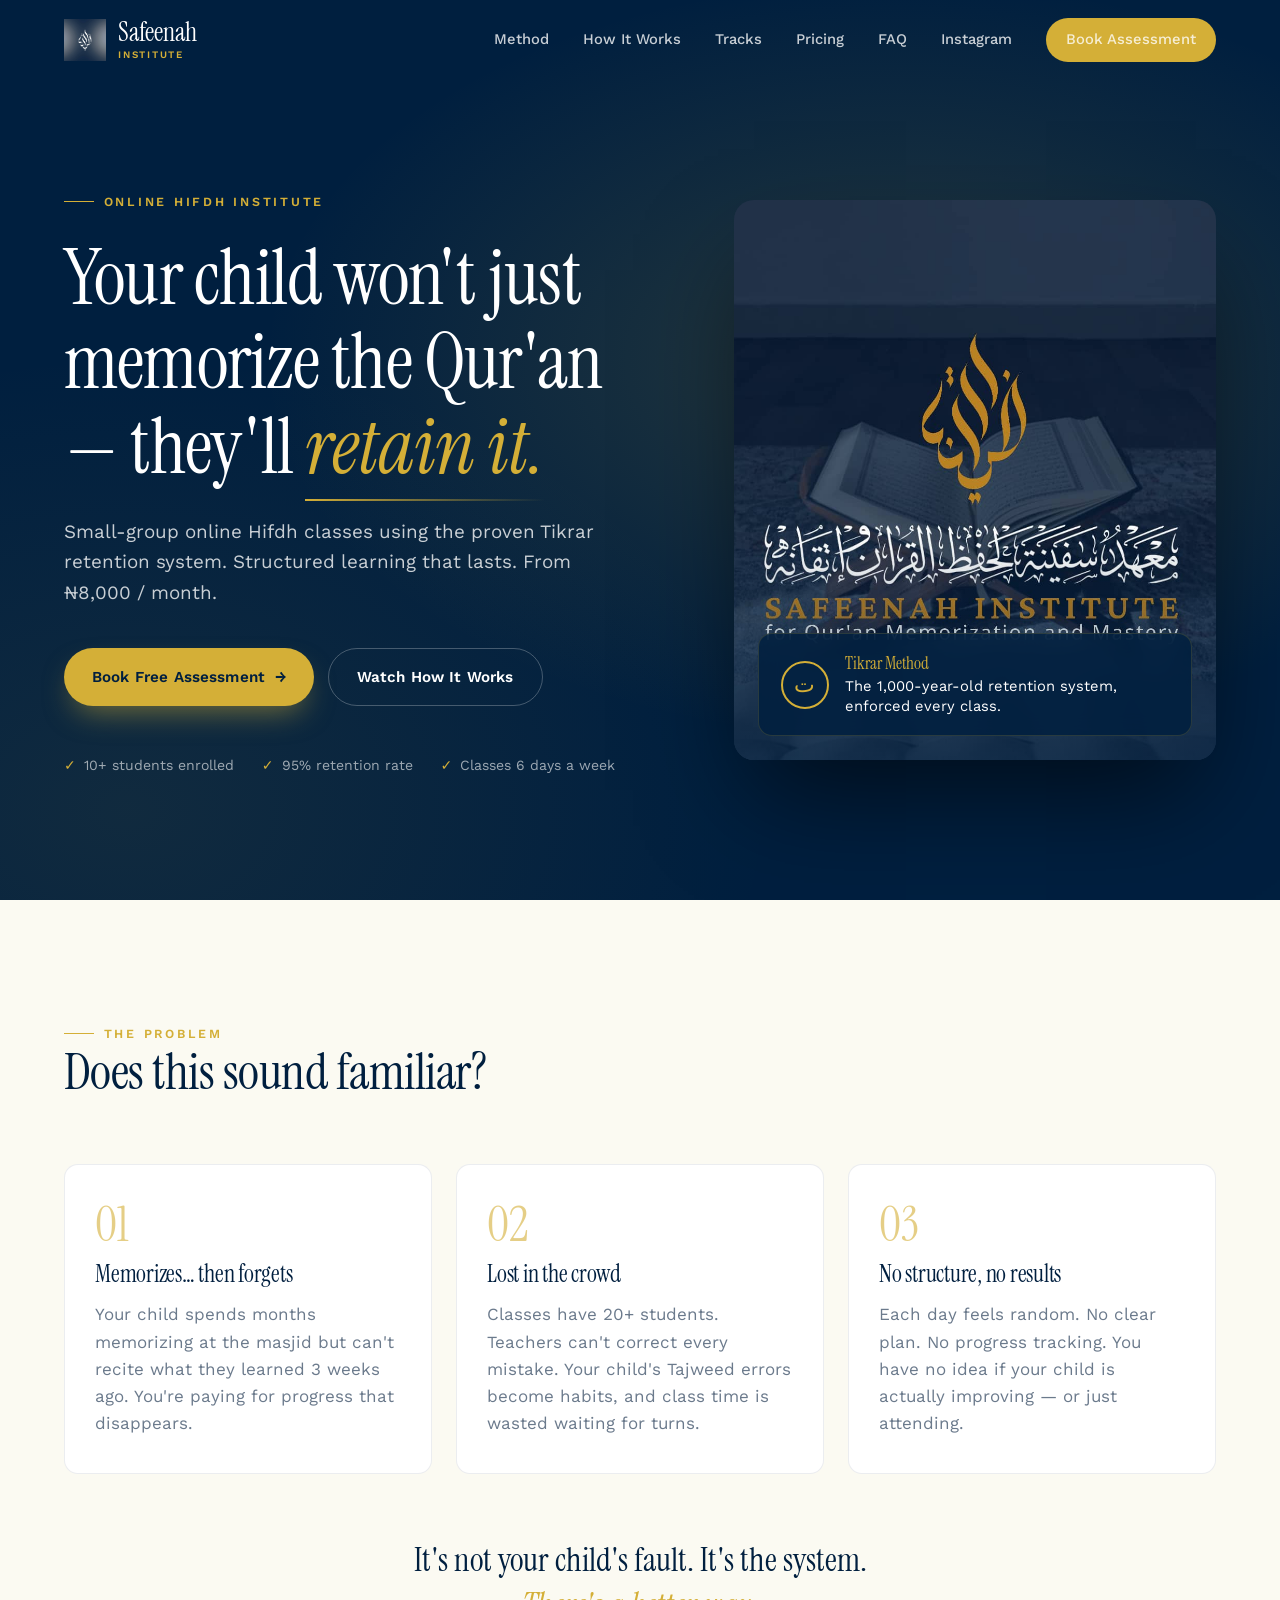
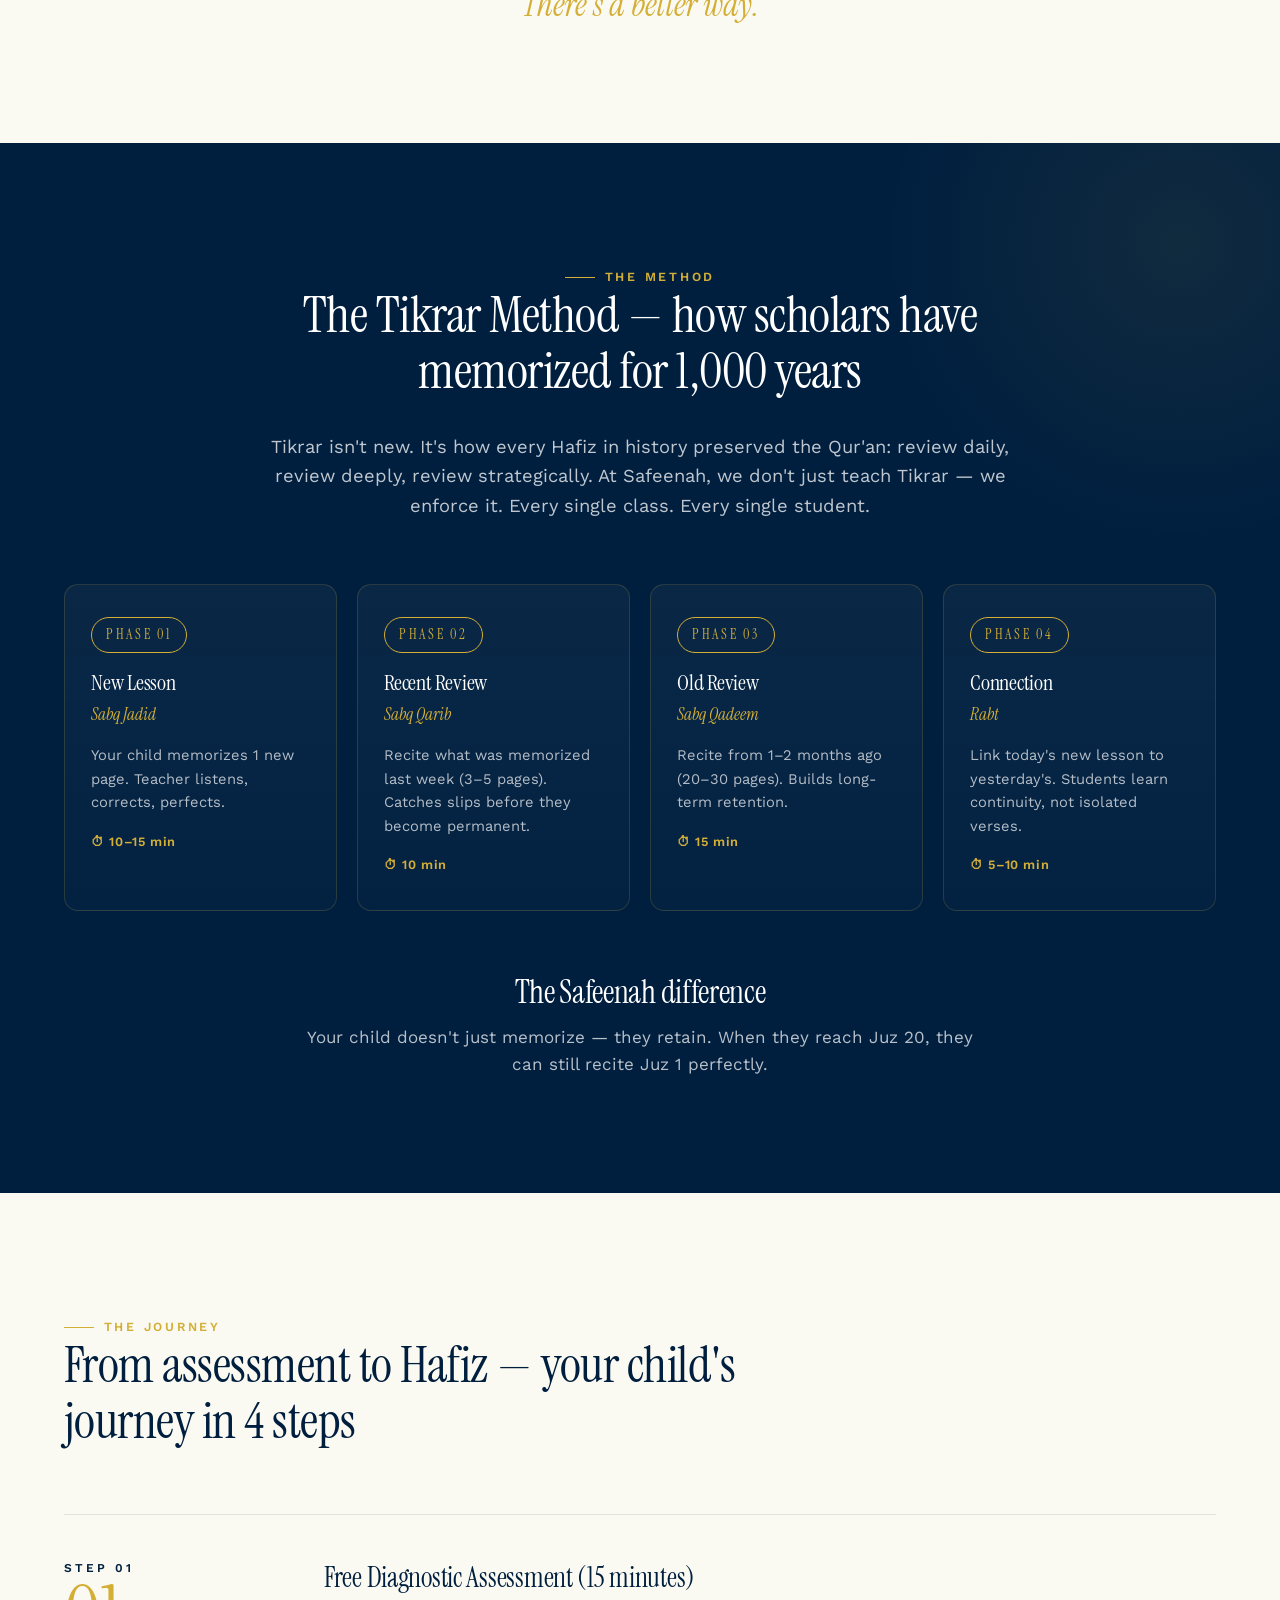
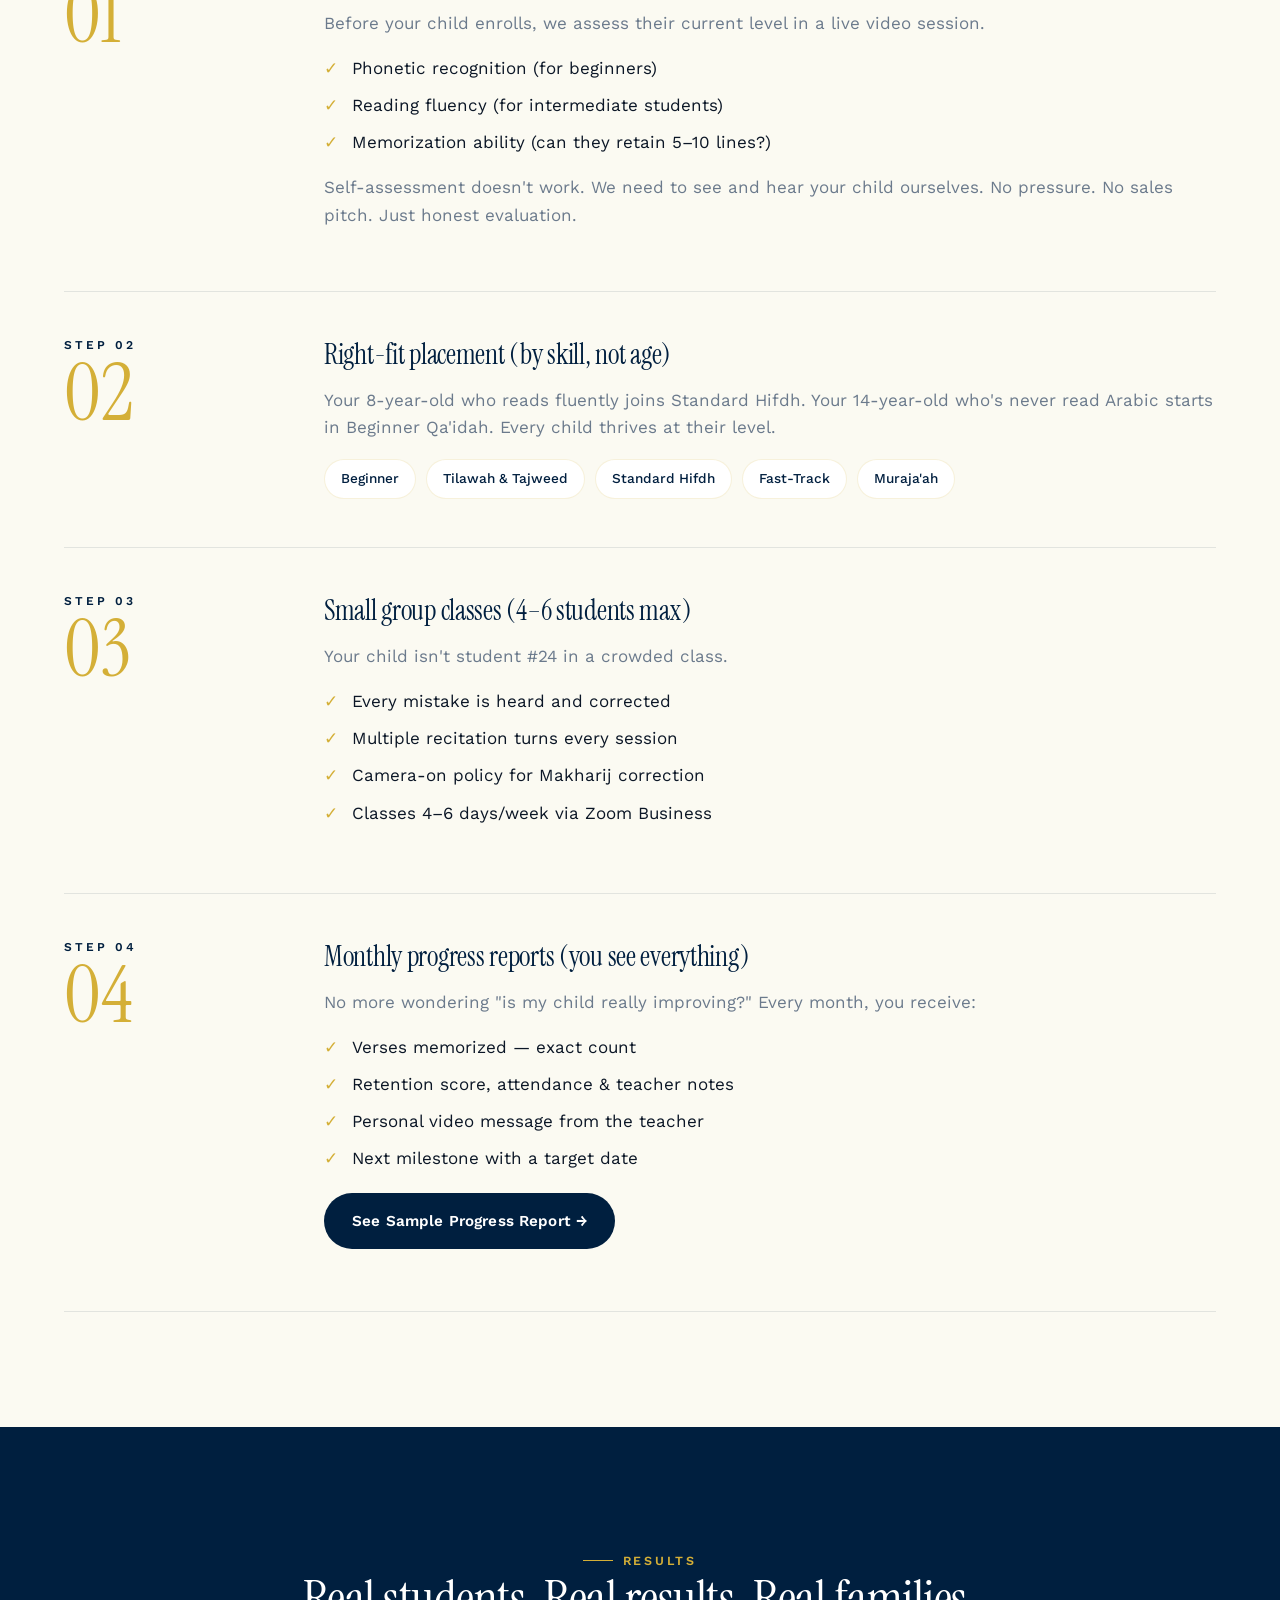
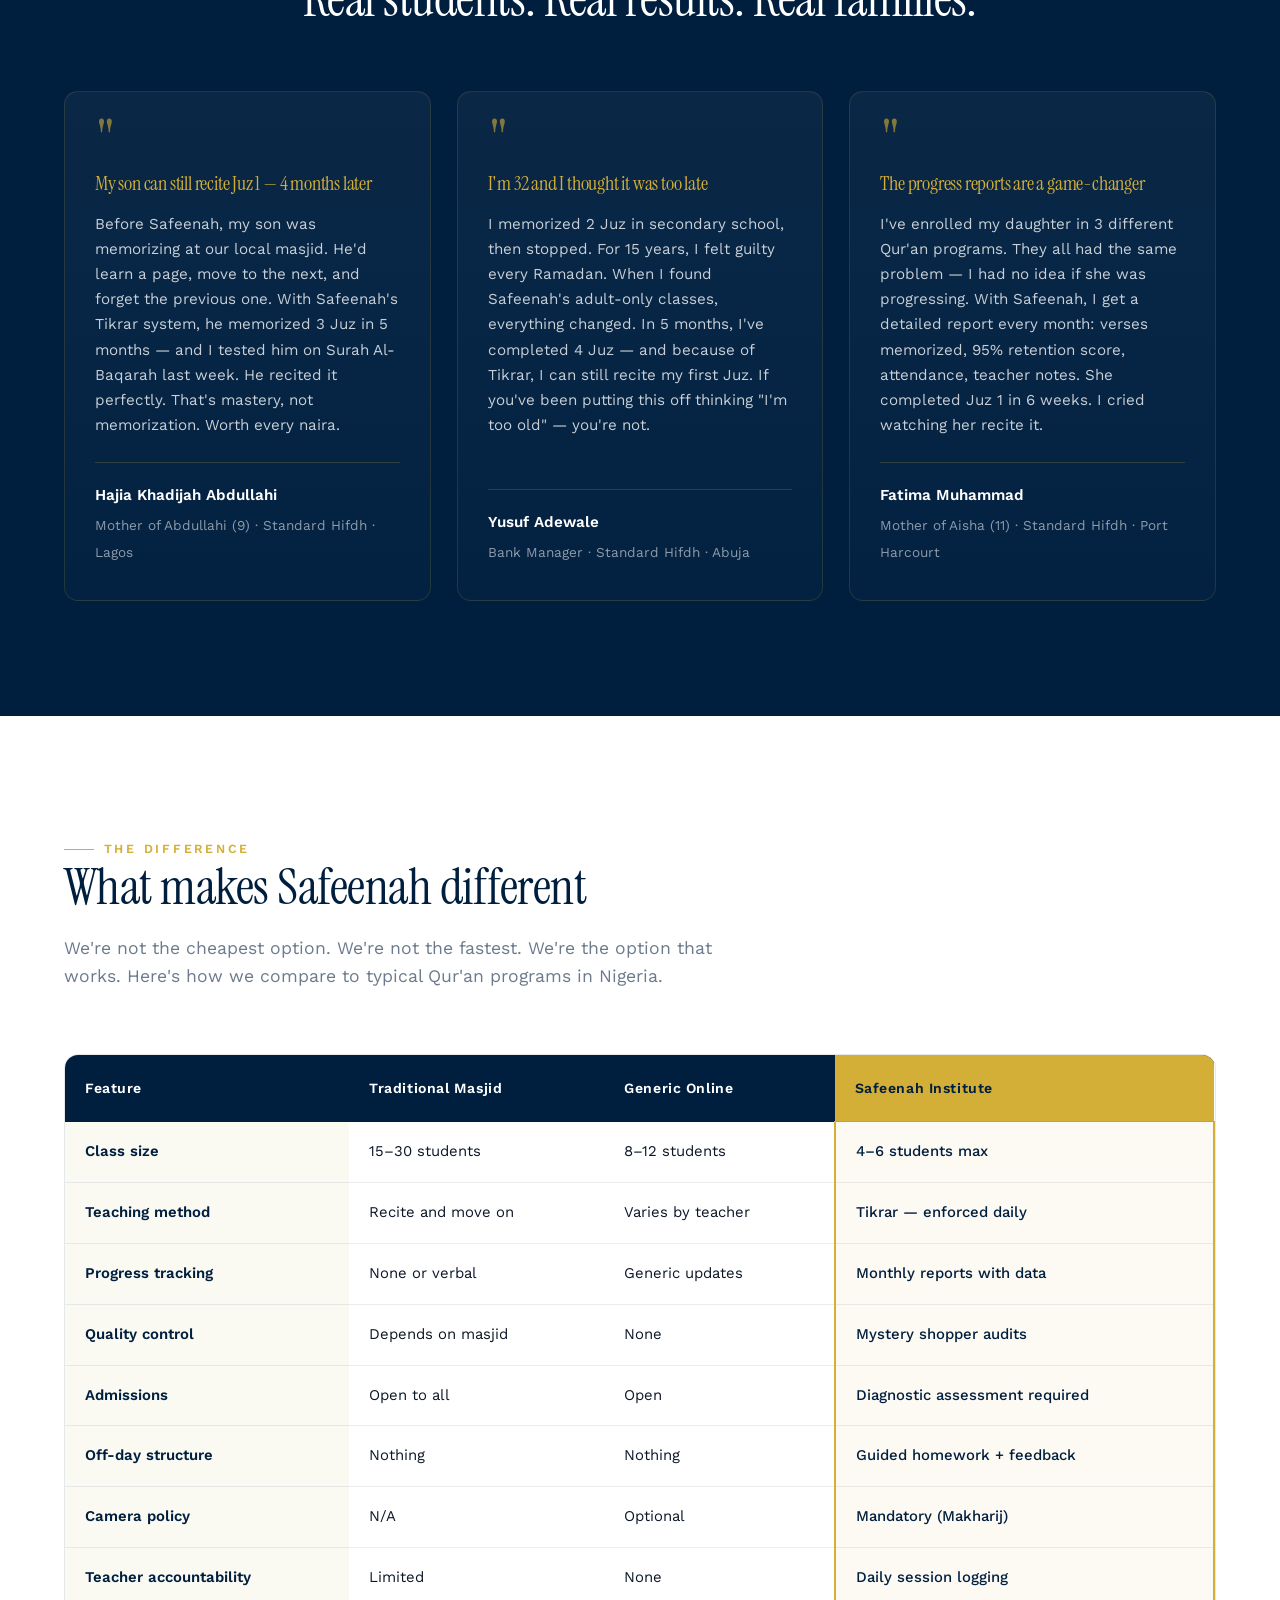
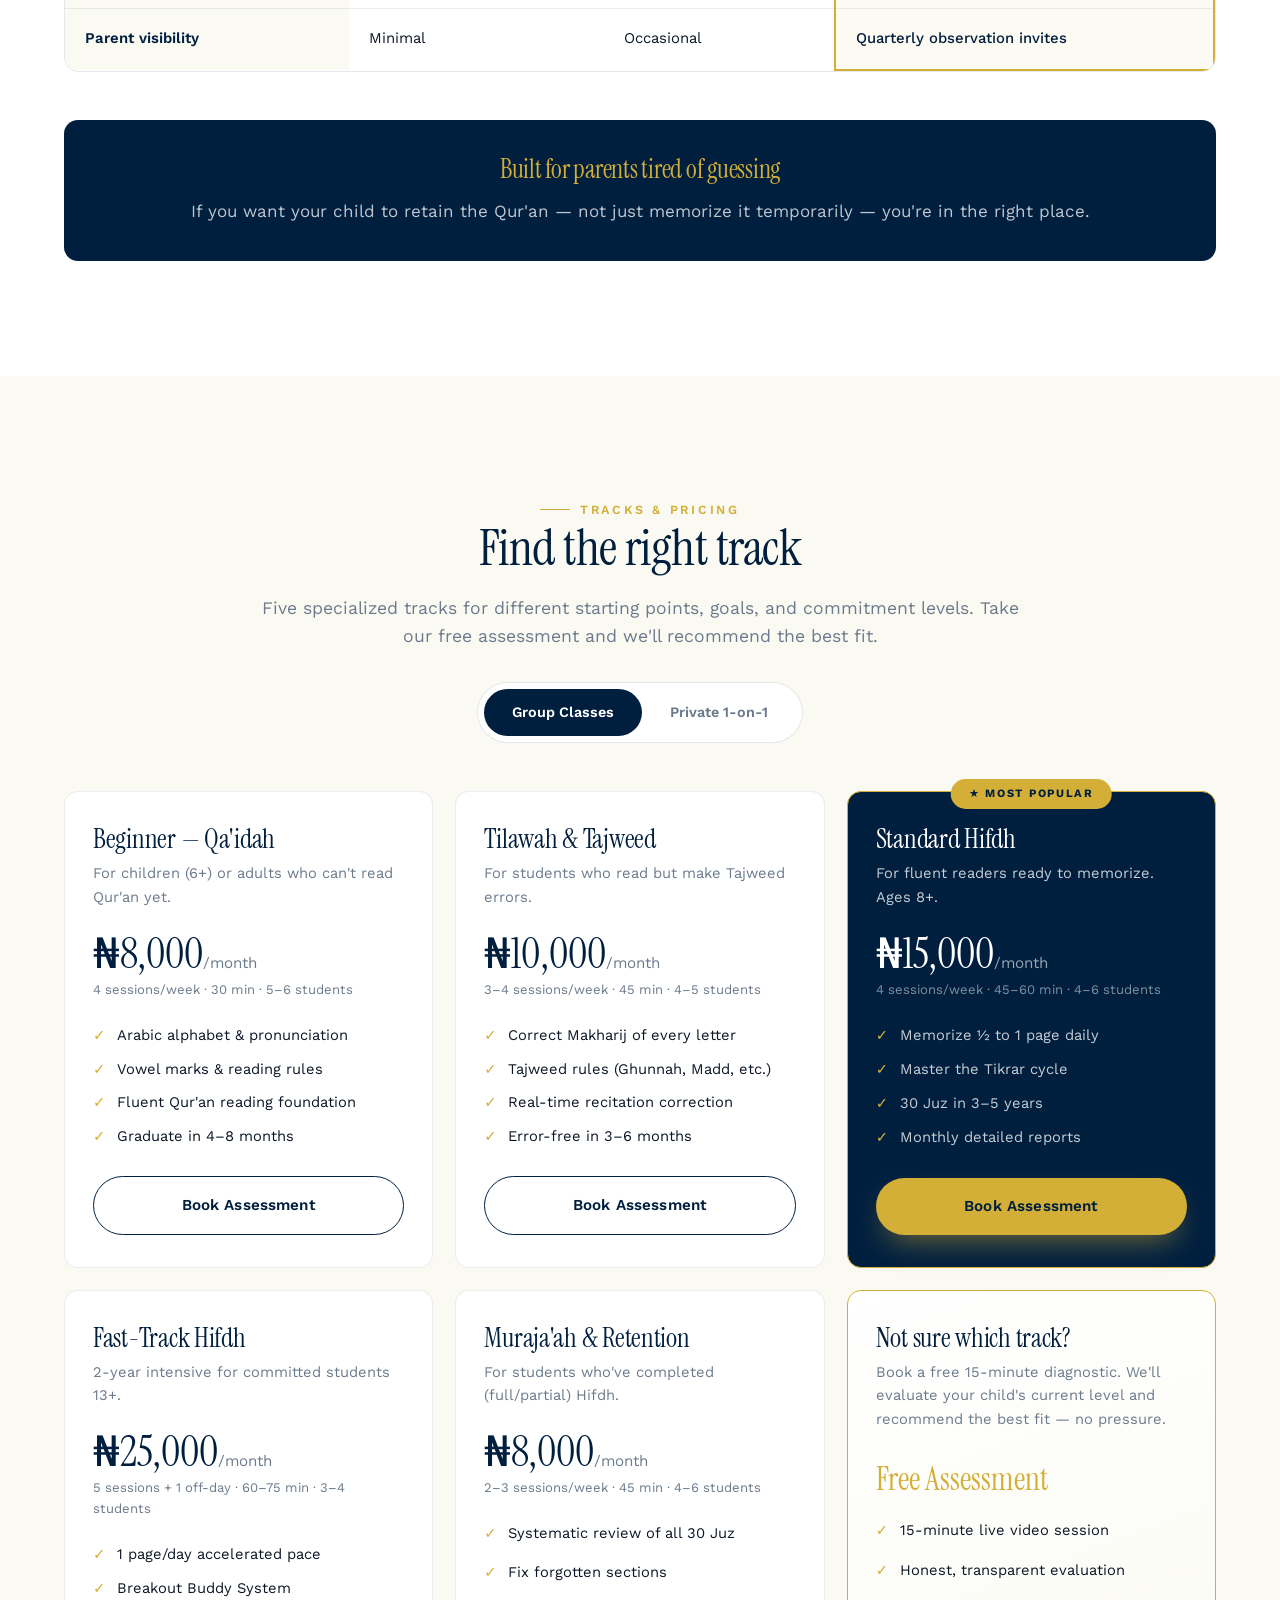
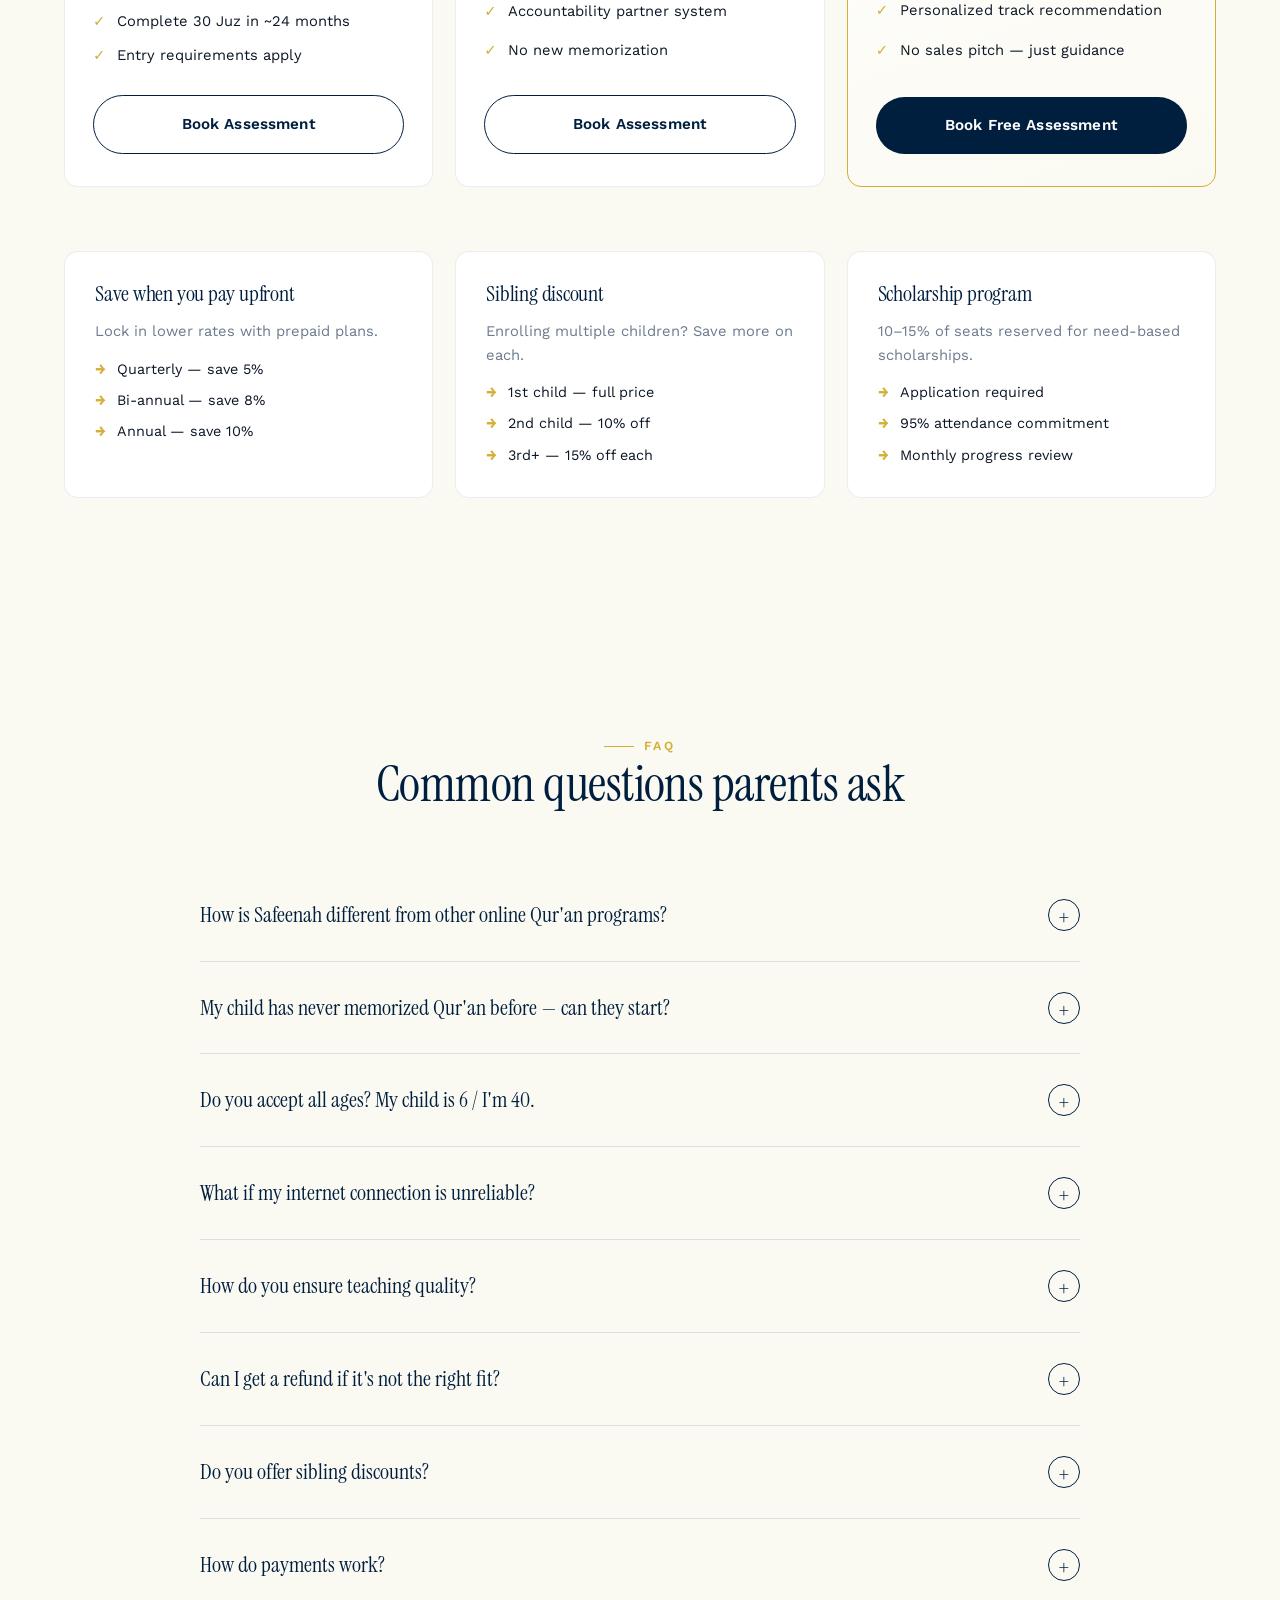
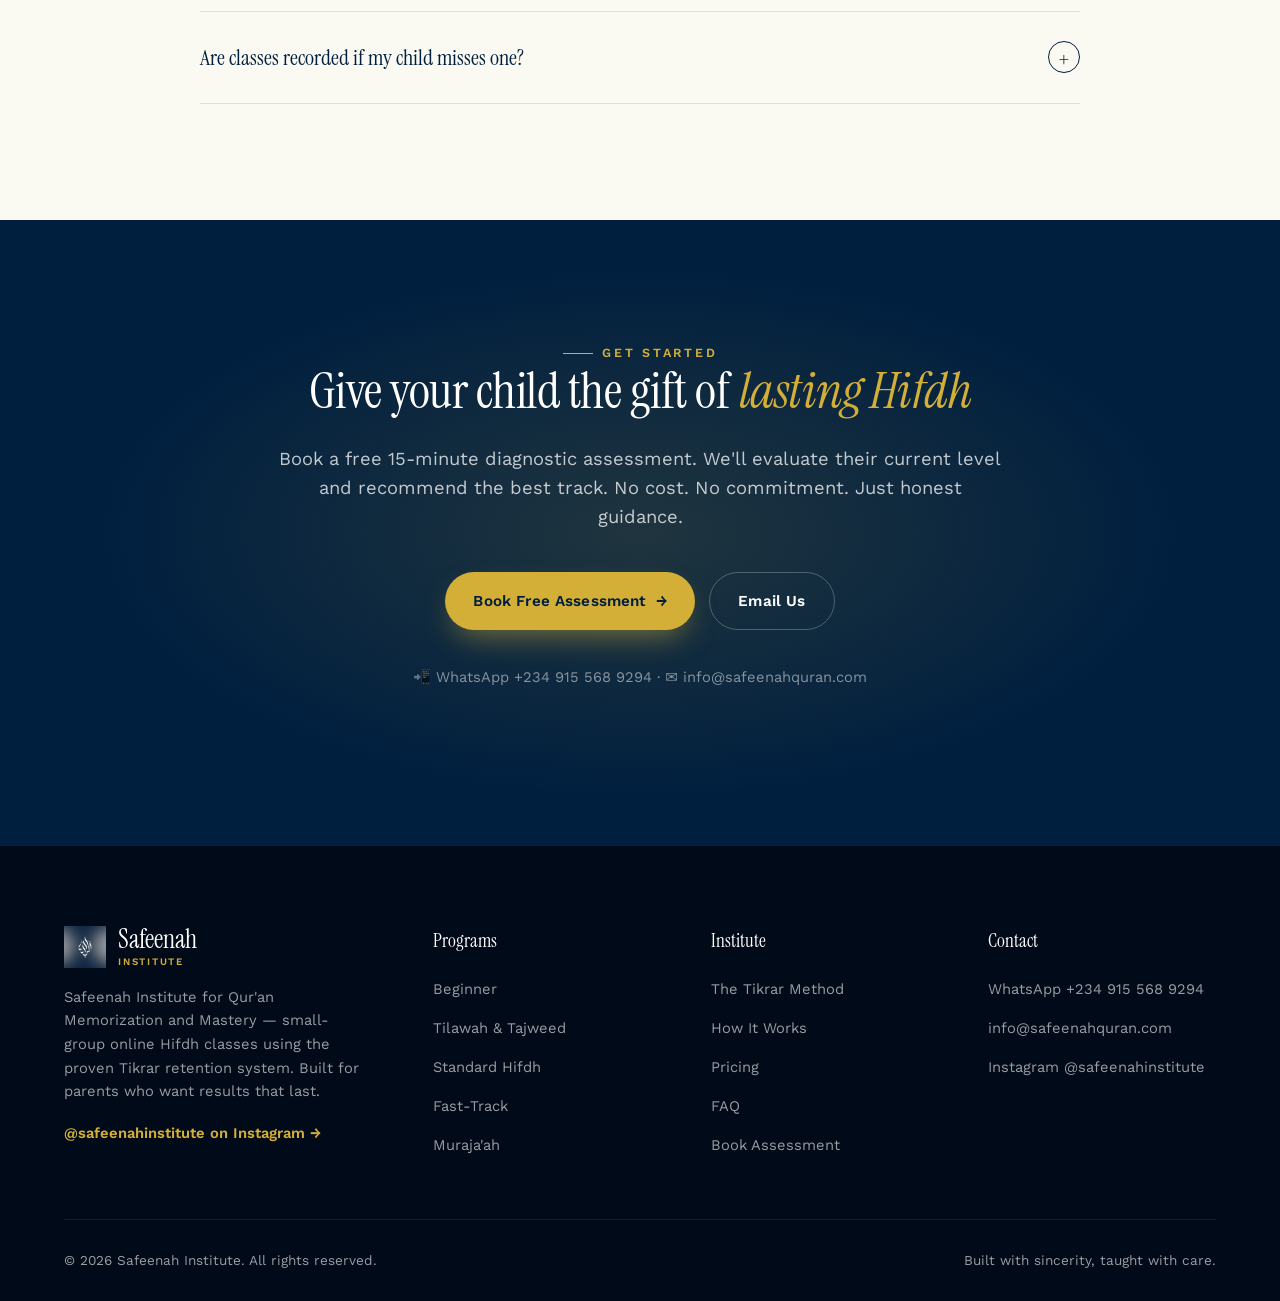
==== index.html @ 7edfca20 "first commit" ====
<!doctype html>
<html lang="en">
<head>
<meta charset="utf-8">
<meta name="viewport" content="width=device-width,initial-scale=1">
<title>Safeenah Institute — Your Child Won't Just Memorize the Qur'an. They'll Retain It.</title>
<meta name="description" content="Small-group online Hifdh classes using the proven Tikrar retention system. Structured learning that lasts. From ₦8,000/month.">
<meta property="og:title" content="Safeenah Institute — Hifdh that lasts">
<meta property="og:description" content="Small-group online Qur'an classes using the Tikrar retention method. From ₦8,000/month.">
<meta property="og:type" content="website">
<link rel="preconnect" href="https://fonts.googleapis.com">
<link rel="preconnect" href="https://fonts.gstatic.com" crossorigin>
<link href="https://fonts.googleapis.com/css2?family=Instrument+Serif:ital@0;1&family=Work+Sans:wght@400;500;600;700&display=swap" rel="stylesheet">
<link rel="stylesheet" href="styles.css">
</head>
<body>

<!-- NAV -->
<nav class="nav" id="nav">
  <div class="container nav-inner">
    <a href="#" class="brand">
      <span class="brand-mark"><img src="assets/logo-mark.jpg" alt="Safeenah Institute"></span>
      <span class="brand-text">Safeenah<small>Institute</small></span>
    </a>
    <div class="nav-links" id="navLinks">
      <a href="#method">Method</a>
      <a href="#how">How It Works</a>
      <a href="#tracks">Tracks</a>
      <a href="#pricing">Pricing</a>
      <a href="#faq">FAQ</a>
      <a href="https://www.instagram.com/safeenahinstitute" target="_blank" rel="noopener" aria-label="Instagram">Instagram</a>
      <a href="#book" class="nav-cta">Book Assessment</a>
    </div>
    <button class="nav-toggle" id="navToggle" aria-label="Menu">☰</button>
  </div>
</nav>

<!-- HERO -->
<header class="hero">
  <div class="container hero-grid">
    <div>
      <span class="eyebrow">Online Hifdh Institute</span>
      <h1>Your child won't just memorize the Qur'an — they'll <em>retain it.</em></h1>
      <p class="hero-sub">Small-group online Hifdh classes using the proven Tikrar retention system. Structured learning that lasts. From ₦8,000 / month.</p>
      <div class="hero-cta">
        <a href="#book" class="btn btn-primary">Book Free Assessment <span class="arrow">→</span></a>
        <a href="#method" class="btn btn-ghost">Watch How It Works</a>
      </div>
      <div class="hero-trust">
        <span>10+ students enrolled</span>
        <span>95% retention rate</span>
        <span>Classes 6 days a week</span>
      </div>
    </div>
    <div class="hero-visual">
      <img src="assets/hero.jpg" alt="Open Qur'an illuminated by warm light" width="1600" height="1200">
      <div class="hero-badge">
        <div class="ring">ت</div>
        <p><strong>Tikrar Method</strong>The 1,000-year-old retention system, enforced every class.</p>
      </div>
    </div>
  </div>
</header>

<!-- PROBLEM -->
<section class="section problem">
  <div class="container">
    <div class="section-head">
      <span class="eyebrow">The Problem</span>
      <h2>Does this sound familiar?</h2>
    </div>
    <div class="problem-grid">
      <div class="problem-card">
        <div class="problem-num">01</div>
        <h3>Memorizes… then forgets</h3>
        <p>Your child spends months memorizing at the masjid but can't recite what they learned 3 weeks ago. You're paying for progress that disappears.</p>
      </div>
      <div class="problem-card">
        <div class="problem-num">02</div>
        <h3>Lost in the crowd</h3>
        <p>Classes have 20+ students. Teachers can't correct every mistake. Your child's Tajweed errors become habits, and class time is wasted waiting for turns.</p>
      </div>
      <div class="problem-card">
        <div class="problem-num">03</div>
        <h3>No structure, no results</h3>
        <p>Each day feels random. No clear plan. No progress tracking. You have no idea if your child is actually improving — or just attending.</p>
      </div>
    </div>
    <p class="transition-text">It's not your child's fault. It's the system.<br><em>There's a better way.</em></p>
  </div>
</section>

<!-- TIKRAR METHOD -->
<section class="section tikrar" id="method">
  <div class="container">
    <div class="section-head" style="text-align:center;margin:0 auto 32px">
      <span class="eyebrow">The Method</span>
      <h2>The Tikrar Method — how scholars have memorized for 1,000 years</h2>
    </div>
    <p class="tikrar-intro">Tikrar isn't new. It's how every Hafiz in history preserved the Qur'an: review daily, review deeply, review strategically. At Safeenah, we don't just teach Tikrar — we enforce it. Every single class. Every single student.</p>

    <div class="phases">
      <div class="phase">
        <span class="phase-num">Phase 01</span>
        <h3>New Lesson</h3>
        <span class="phase-arabic">Sabq Jadid</span>
        <p>Your child memorizes 1 new page. Teacher listens, corrects, perfects.</p>
        <span class="phase-time">⏱ 10–15 min</span>
      </div>
      <div class="phase">
        <span class="phase-num">Phase 02</span>
        <h3>Recent Review</h3>
        <span class="phase-arabic">Sabq Qarib</span>
        <p>Recite what was memorized last week (3–5 pages). Catches slips before they become permanent.</p>
        <span class="phase-time">⏱ 10 min</span>
      </div>
      <div class="phase">
        <span class="phase-num">Phase 03</span>
        <h3>Old Review</h3>
        <span class="phase-arabic">Sabq Qadeem</span>
        <p>Recite from 1–2 months ago (20–30 pages). Builds long-term retention.</p>
        <span class="phase-time">⏱ 15 min</span>
      </div>
      <div class="phase">
        <span class="phase-num">Phase 04</span>
        <h3>Connection</h3>
        <span class="phase-arabic">Rabt</span>
        <p>Link today's new lesson to yesterday's. Students learn continuity, not isolated verses.</p>
        <span class="phase-time">⏱ 5–10 min</span>
      </div>
    </div>

    <div class="tikrar-outro">
      <h3>The Safeenah difference</h3>
      <p>Your child doesn't just memorize — they retain. When they reach Juz 20, they can still recite Juz 1 perfectly.</p>
    </div>
  </div>
</section>

<!-- HOW IT WORKS -->
<section class="section steps" id="how">
  <div class="container">
    <div class="section-head">
      <span class="eyebrow">The Journey</span>
      <h2>From assessment to Hafiz — your child's journey in 4 steps</h2>
    </div>

    <div class="step-row">
      <div class="step-num"><small>Step 01</small>01</div>
      <div class="step-body">
        <h3>Free Diagnostic Assessment (15 minutes)</h3>
        <p>Before your child enrolls, we assess their current level in a live video session.</p>
        <ul>
          <li>Phonetic recognition (for beginners)</li>
          <li>Reading fluency (for intermediate students)</li>
          <li>Memorization ability (can they retain 5–10 lines?)</li>
        </ul>
        <p>Self-assessment doesn't work. We need to see and hear your child ourselves. No pressure. No sales pitch. Just honest evaluation.</p>
      </div>
    </div>

    <div class="step-row">
      <div class="step-num"><small>Step 02</small>02</div>
      <div class="step-body">
        <h3>Right-fit placement (by skill, not age)</h3>
        <p>Your 8-year-old who reads fluently joins Standard Hifdh. Your 14-year-old who's never read Arabic starts in Beginner Qa'idah. Every child thrives at their level.</p>
        <div class="tracks-list">
          <span>Beginner</span><span>Tilawah & Tajweed</span><span>Standard Hifdh</span><span>Fast-Track</span><span>Muraja'ah</span>
        </div>
      </div>
    </div>

    <div class="step-row">
      <div class="step-num"><small>Step 03</small>03</div>
      <div class="step-body">
        <h3>Small group classes (4–6 students max)</h3>
        <p>Your child isn't student #24 in a crowded class.</p>
        <ul>
          <li>Every mistake is heard and corrected</li>
          <li>Multiple recitation turns every session</li>
          <li>Camera-on policy for Makharij correction</li>
          <li>Classes 4–6 days/week via Zoom Business</li>
        </ul>
      </div>
    </div>

    <div class="step-row">
      <div class="step-num"><small>Step 04</small>04</div>
      <div class="step-body">
        <h3>Monthly progress reports (you see everything)</h3>
        <p>No more wondering "is my child really improving?" Every month, you receive:</p>
        <ul>
          <li>Verses memorized — exact count</li>
          <li>Retention score, attendance & teacher notes</li>
          <li>Personal video message from the teacher</li>
          <li>Next milestone with a target date</li>
        </ul>
        <p style="margin-top:20px"><a href="#book" class="btn btn-dark">See Sample Progress Report →</a></p>
      </div>
    </div>
  </div>
</section>

<!-- TESTIMONIALS -->
<section class="section testimonials">
  <div class="container">
    <div class="section-head" style="text-align:center;margin:0 auto 64px">
      <span class="eyebrow">Results</span>
      <h2>Real students. Real results. Real families.</h2>
    </div>
    <div class="testi-grid">
      <article class="testi">
        <div class="testi-quote">"</div>
        <h3>My son can still recite Juz 1 — 4 months later</h3>
        <p class="testi-body">Before Safeenah, my son was memorizing at our local masjid. He'd learn a page, move to the next, and forget the previous one. With Safeenah's Tikrar system, he memorized 3 Juz in 5 months — and I tested him on Surah Al-Baqarah last week. He recited it perfectly. That's mastery, not memorization. Worth every naira.</p>
        <div class="testi-author">
          <strong>Hajia Khadijah Abdullahi</strong>
          <span>Mother of Abdullahi (9) · Standard Hifdh · Lagos</span>
        </div>
      </article>
      <article class="testi">
        <div class="testi-quote">"</div>
        <h3>I'm 32 and I thought it was too late</h3>
        <p class="testi-body">I memorized 2 Juz in secondary school, then stopped. For 15 years, I felt guilty every Ramadan. When I found Safeenah's adult-only classes, everything changed. In 5 months, I've completed 4 Juz — and because of Tikrar, I can still recite my first Juz. If you've been putting this off thinking "I'm too old" — you're not.</p>
        <div class="testi-author">
          <strong>Yusuf Adewale</strong>
          <span>Bank Manager · Standard Hifdh · Abuja</span>
        </div>
      </article>
      <article class="testi">
        <div class="testi-quote">"</div>
        <h3>The progress reports are a game-changer</h3>
        <p class="testi-body">I've enrolled my daughter in 3 different Qur'an programs. They all had the same problem — I had no idea if she was progressing. With Safeenah, I get a detailed report every month: verses memorized, 95% retention score, attendance, teacher notes. She completed Juz 1 in 6 weeks. I cried watching her recite it.</p>
        <div class="testi-author">
          <strong>Fatima Muhammad</strong>
          <span>Mother of Aisha (11) · Standard Hifdh · Port Harcourt</span>
        </div>
      </article>
    </div>
  </div>
</section>

<!-- COMPARISON -->
<section class="section compare">
  <div class="container">
    <div class="section-head">
      <span class="eyebrow">The Difference</span>
      <h2>What makes Safeenah different</h2>
      <p class="compare-intro">We're not the cheapest option. We're not the fastest. We're the option that works. Here's how we compare to typical Qur'an programs in Nigeria.</p>
    </div>
    <div class="compare-table">
      <table>
        <thead>
          <tr>
            <th>Feature</th>
            <th>Traditional Masjid</th>
            <th>Generic Online</th>
            <th class="us">Safeenah Institute</th>
          </tr>
        </thead>
        <tbody>
          <tr><td>Class size</td><td>15–30 students</td><td>8–12 students</td><td class="us">4–6 students max</td></tr>
          <tr><td>Teaching method</td><td>Recite and move on</td><td>Varies by teacher</td><td class="us">Tikrar — enforced daily</td></tr>
          <tr><td>Progress tracking</td><td>None or verbal</td><td>Generic updates</td><td class="us">Monthly reports with data</td></tr>
          <tr><td>Quality control</td><td>Depends on masjid</td><td>None</td><td class="us">Mystery shopper audits</td></tr>
          <tr><td>Admissions</td><td>Open to all</td><td>Open</td><td class="us">Diagnostic assessment required</td></tr>
          <tr><td>Off-day structure</td><td>Nothing</td><td>Nothing</td><td class="us">Guided homework + feedback</td></tr>
          <tr><td>Camera policy</td><td>N/A</td><td>Optional</td><td class="us">Mandatory (Makharij)</td></tr>
          <tr><td>Teacher accountability</td><td>Limited</td><td>None</td><td class="us">Daily session logging</td></tr>
          <tr><td>Parent visibility</td><td>Minimal</td><td>Occasional</td><td class="us">Quarterly observation invites</td></tr>
        </tbody>
      </table>
    </div>
    <div class="compare-close">
      <h3>Built for parents tired of guessing</h3>
      <p>If you want your child to retain the Qur'an — not just memorize it temporarily — you're in the right place.</p>
    </div>
  </div>
</section>

<!-- TRACKS / PRICING -->
<section class="section tracks" id="tracks">
  <div class="container">
    <div class="section-head" style="text-align:center;margin:0 auto 32px">
      <span class="eyebrow">Tracks & Pricing</span>
      <h2>Find the right track</h2>
      <p>Five specialized tracks for different starting points, goals, and commitment levels. Take our free assessment and we'll recommend the best fit.</p>
    </div>
    <div style="text-align:center" id="pricing">
      <div class="pricing-toggle">
        <button class="active" data-mode="group">Group Classes</button>
        <button data-mode="private">Private 1-on-1</button>
      </div>
    </div>

    <div class="tracks-grid">

      <article class="track">
        <h3 class="track-name">Beginner — Qa'idah</h3>
        <p class="track-desc">For children (6+) or adults who can't read Qur'an yet.</p>
        <div class="track-price" data-group="₦8,000" data-private="₦20,000">₦8,000<small>/month</small></div>
        <div class="track-price-alt">4 sessions/week · 30 min · 5–6 students</div>
        <ul>
          <li>Arabic alphabet & pronunciation</li>
          <li>Vowel marks & reading rules</li>
          <li>Fluent Qur'an reading foundation</li>
          <li>Graduate in 4–8 months</li>
        </ul>
        <a href="#book" class="btn btn-outline">Book Assessment</a>
      </article>

      <article class="track">
        <h3 class="track-name">Tilawah & Tajweed</h3>
        <p class="track-desc">For students who read but make Tajweed errors.</p>
        <div class="track-price" data-group="₦10,000" data-private="₦25,000">₦10,000<small>/month</small></div>
        <div class="track-price-alt">3–4 sessions/week · 45 min · 4–5 students</div>
        <ul>
          <li>Correct Makharij of every letter</li>
          <li>Tajweed rules (Ghunnah, Madd, etc.)</li>
          <li>Real-time recitation correction</li>
          <li>Error-free in 3–6 months</li>
        </ul>
        <a href="#book" class="btn btn-outline">Book Assessment</a>
      </article>

      <article class="track featured">
        <span class="track-badge">★ Most Popular</span>
        <h3 class="track-name">Standard Hifdh</h3>
        <p class="track-desc">For fluent readers ready to memorize. Ages 8+.</p>
        <div class="track-price" data-group="₦15,000" data-private="₦35,000">₦15,000<small>/month</small></div>
        <div class="track-price-alt">4 sessions/week · 45–60 min · 4–6 students</div>
        <ul>
          <li>Memorize ½ to 1 page daily</li>
          <li>Master the Tikrar cycle</li>
          <li>30 Juz in 3–5 years</li>
          <li>Monthly detailed reports</li>
        </ul>
        <a href="#book" class="btn btn-primary">Book Assessment</a>
      </article>

      <article class="track">
        <h3 class="track-name">Fast-Track Hifdh</h3>
        <p class="track-desc">2-year intensive for committed students 13+.</p>
        <div class="track-price" data-group="₦25,000" data-private="₦50,000">₦25,000<small>/month</small></div>
        <div class="track-price-alt">5 sessions + 1 off-day · 60–75 min · 3–4 students</div>
        <ul>
          <li>1 page/day accelerated pace</li>
          <li>Breakout Buddy System</li>
          <li>Complete 30 Juz in ~24 months</li>
          <li>Entry requirements apply</li>
        </ul>
        <a href="#book" class="btn btn-outline">Book Assessment</a>
      </article>

      <article class="track">
        <h3 class="track-name">Muraja'ah & Retention</h3>
        <p class="track-desc">For students who've completed (full/partial) Hifdh.</p>
        <div class="track-price" data-group="₦8,000" data-private="₦25,000">₦8,000<small>/month</small></div>
        <div class="track-price-alt">2–3 sessions/week · 45 min · 4–6 students</div>
        <ul>
          <li>Systematic review of all 30 Juz</li>
          <li>Fix forgotten sections</li>
          <li>Accountability partner system</li>
          <li>No new memorization</li>
        </ul>
        <a href="#book" class="btn btn-outline">Book Assessment</a>
      </article>

      <article class="track" style="background:linear-gradient(160deg,#fff,#fbfaf2);border-color:var(--gold)">
        <h3 class="track-name">Not sure which track?</h3>
        <p class="track-desc">Book a free 15-minute diagnostic. We'll evaluate your child's current level and recommend the best fit — no pressure.</p>
        <div style="font-family:'Instrument Serif',serif;font-size:2rem;color:var(--gold);margin:8px 0 24px;line-height:1">Free Assessment</div>
        <ul>
          <li>15-minute live video session</li>
          <li>Honest, transparent evaluation</li>
          <li>Personalized track recommendation</li>
          <li>No sales pitch — just guidance</li>
        </ul>
        <a href="#book" class="btn btn-dark">Book Free Assessment</a>
      </article>

    </div>

    <div class="savings">
      <div class="card">
        <h4>Save when you pay upfront</h4>
        <p>Lock in lower rates with prepaid plans.</p>
        <ul>
          <li>Quarterly — save 5%</li>
          <li>Bi-annual — save 8%</li>
          <li>Annual — save 10%</li>
        </ul>
      </div>
      <div class="card">
        <h4>Sibling discount</h4>
        <p>Enrolling multiple children? Save more on each.</p>
        <ul>
          <li>1st child — full price</li>
          <li>2nd child — 10% off</li>
          <li>3rd+ — 15% off each</li>
        </ul>
      </div>
      <div class="card">
        <h4>Scholarship program</h4>
        <p>10–15% of seats reserved for need-based scholarships.</p>
        <ul>
          <li>Application required</li>
          <li>95% attendance commitment</li>
          <li>Monthly progress review</li>
        </ul>
      </div>
    </div>
  </div>
</section>

<!-- FAQ -->
<section class="section faq" id="faq">
  <div class="container">
    <div class="section-head" style="text-align:center;margin:0 auto 56px">
      <span class="eyebrow">FAQ</span>
      <h2>Common questions parents ask</h2>
    </div>
    <div class="faq-list">

      <div class="faq-item">
        <button class="faq-q">How is Safeenah different from other online Qur'an programs?<span class="faq-icon">+</span></button>
        <div class="faq-a"><div class="faq-a-inner">
          <p><strong>Small groups (4–6 max).</strong> Most programs pack 10–15 students; your child waits 30 minutes for a 3-minute turn. We keep groups small so every mistake is corrected.</p>
          <p><strong>Tikrar is enforced, not just claimed.</strong> Many programs say they use Tikrar; we prove it — every class follows Old Review → Recent Review → New Lesson → Connection, logged by teachers and shown to parents.</p>
          <p><strong>Transparency through data.</strong> Monthly reports with exact verse counts, retention scores, attendance, and personal teacher notes. No vague "doing well" updates.</p>
        </div></div>
      </div>

      <div class="faq-item">
        <button class="faq-q">My child has never memorized Qur'an before — can they start?<span class="faq-icon">+</span></button>
        <div class="faq-a"><div class="faq-a-inner">
          <p>Absolutely. Our Beginner Track (Qa'idah) is designed exactly for that — letter recognition, pronunciation, reading fluency. Once your child can read confidently (usually 4–8 months), they move to Hifdh.</p>
          <p>Ages 6+ and adults welcome. We've started students at 7 and at 40. It's never too early — and never too late.</p>
        </div></div>
      </div>

      <div class="faq-item">
        <button class="faq-q">Do you accept all ages? My child is 6 / I'm 40.<span class="faq-icon">+</span></button>
        <div class="faq-a"><div class="faq-a-inner">
          <p><strong>Children (6–12):</strong> Dedicated kids' groups built for attention spans.</p>
          <p><strong>Teens (13–17):</strong> Grouped with peers in Standard or Fast-Track.</p>
          <p><strong>Adults (18+):</strong> Adults-only groups with professionals and parents. No sitting with children. Age is a number — commitment matters more.</p>
        </div></div>
      </div>

      <div class="faq-item">
        <button class="faq-q">What if my internet connection is unreliable?<span class="faq-icon">+</span></button>
        <div class="faq-a"><div class="faq-a-inner">
          <p>We use Zoom Business (best bandwidth optimization). Audio-only sessions allowed when connection is weak. Every class is recorded for catch-up. Off-day work doesn't require internet — voice notes submitted when available. As long as you have basic 3G, your child can participate.</p>
        </div></div>
      </div>

      <div class="faq-item">
        <button class="faq-q">How do you ensure teaching quality?<span class="faq-icon">+</span></button>
        <div class="faq-a"><div class="faq-a-inner">
          <p>Five layers: teacher training & certification (shadowing + 80% quiz + supervised period), monthly mystery shopper audits, daily session logging in QuranRecord, quarterly parent observation invites, and continuous review of student progress data. You don't just trust us — you verify us every month.</p>
        </div></div>
      </div>

      <div class="faq-item">
        <button class="faq-q">Can I get a refund if it's not the right fit?<span class="faq-icon">+</span></button>
        <div class="faq-a"><div class="faq-a-inner">
          <p>Yes. 1-Week Trial Period — after 4 sessions, if you're unsatisfied for any reason, we refund 100%. No questions, no hard feelings. After the first week, refunds are prorated based on classes attended.</p>
        </div></div>
      </div>

      <div class="faq-item">
        <button class="faq-q">Do you offer sibling discounts?<span class="faq-icon">+</span></button>
        <div class="faq-a"><div class="faq-a-inner">
          <p>Yes — 1st child full price, 2nd child 10% off, 3rd+ children 15% off each. Example: 3 children in Standard Hifdh = ₦15,000 + ₦13,500 + ₦12,750 = ₦41,250/month.</p>
        </div></div>
      </div>

      <div class="faq-item">
        <button class="faq-q">How do payments work?<span class="faq-icon">+</span></button>
        <div class="faq-a"><div class="faq-a-inner">
          <p>Bank transfer, Paystack, or WhatsApp payment link. Monthly (standard), quarterly (5% off), bi-annual (8% off), or annual (10% off). Optional auto-debit via Paystack — cancel anytime.</p>
        </div></div>
      </div>

      <div class="faq-item">
        <button class="faq-q">Are classes recorded if my child misses one?<span class="faq-icon">+</span></button>
        <div class="faq-a"><div class="faq-a-inner">
          <p>Yes — every class is recorded and stored for 90 days. Miss a class? Watch the recording, complete the homework, catch up before the next live session. Regular attendance still matters most — Tikrar only works with consistency.</p>
        </div></div>
      </div>

    </div>
  </div>
</section>

<!-- FINAL CTA -->
<section class="section final" id="book">
  <div class="container final-inner">
    <span class="eyebrow" style="color:var(--gold)">Get Started</span>
    <h2>Give your child the gift of <em>lasting Hifdh</em></h2>
    <p>Book a free 15-minute diagnostic assessment. We'll evaluate their current level and recommend the best track. No cost. No commitment. Just honest guidance.</p>
    <div class="final-cta">
      <a href="https://wa.me/2349155689294" class="btn btn-primary">Book Free Assessment <span class="arrow">→</span></a>
      <a href="mailto:info@safeenahquran.com" class="btn btn-ghost">Email Us</a>
    </div>
    <p style="margin-top:36px;font-size:.92rem;color:rgba(255,255,255,.5)">📲 WhatsApp +234 915 568 9294 · ✉ info@safeenahquran.com</p>
  </div>
</section>

<!-- FOOTER -->
<footer>
  <div class="container">
    <div class="footer-grid">
      <div class="footer-brand">
        <a href="#" class="brand"><span class="brand-mark"><img src="assets/logo-mark.jpg" alt="Safeenah Institute"></span><span class="brand-text">Safeenah<small>Institute</small></span></a>
        <p>Safeenah Institute for Qur'an Memorization and Mastery — small-group online Hifdh classes using the proven Tikrar retention system. Built for parents who want results that last.</p>
        <p style="margin-top:18px"><a href="https://www.instagram.com/safeenahinstitute" target="_blank" rel="noopener" style="color:var(--gold);font-weight:600">@safeenahinstitute on Instagram →</a></p>
      </div>
      <div class="footer-col">
        <h5>Programs</h5>
        <ul>
          <li><a href="#tracks">Beginner</a></li>
          <li><a href="#tracks">Tilawah & Tajweed</a></li>
          <li><a href="#tracks">Standard Hifdh</a></li>
          <li><a href="#tracks">Fast-Track</a></li>
          <li><a href="#tracks">Muraja'ah</a></li>
        </ul>
      </div>
      <div class="footer-col">
        <h5>Institute</h5>
        <ul>
          <li><a href="#method">The Tikrar Method</a></li>
          <li><a href="#how">How It Works</a></li>
          <li><a href="#pricing">Pricing</a></li>
          <li><a href="#faq">FAQ</a></li>
          <li><a href="#book">Book Assessment</a></li>
        </ul>
      </div>
      <div class="footer-col">
        <h5>Contact</h5>
        <ul>
          <li><a href="https://wa.me/2349155689294">WhatsApp +234 915 568 9294</a></li>
          <li><a href="mailto:info@safeenahquran.com">info@safeenahquran.com</a></li>
          <li><a href="https://www.instagram.com/safeenahinstitute" target="_blank" rel="noopener">Instagram @safeenahinstitute</a></li>
        </ul>
      </div>
    </div>
    <div class="footer-bottom">
      <span>© <span id="yr"></span> Safeenah Institute. All rights reserved.</span>
      <span>Built with sincerity, taught with care.</span>
    </div>
  </div>
</footer>

<script src="script.js"></script>
</body>
</html>
---- styles.css ----
/* ============ SAFEENAH INSTITUTE ============ */
*,*::before,*::after{box-sizing:border-box;margin:0;padding:0}
:root{
  --navy:#001F3F;
  --navy-2:#0a2a52;
  --navy-3:#06294f;
  --gold:#D4AF37;
  --gold-soft:#e9c96a;
  --cream:#F5F5DC;
  --cream-2:#fbfaf2;
  --ink:#0b1626;
  --muted:#6b7a8c;
  --line:rgba(212,175,55,.18);
  --radius:14px;
  --shadow-lg:0 30px 80px -30px rgba(0,31,63,.35);
  --shadow-sm:0 8px 24px -12px rgba(0,31,63,.18);
  --container:1200px;
}
html{scroll-behavior:smooth;-webkit-text-size-adjust:100%}
body{
  font-family:"Work Sans",system-ui,-apple-system,Segoe UI,sans-serif;
  font-size:17px;line-height:1.6;color:var(--ink);
  background:var(--cream-2);
  -webkit-font-smoothing:antialiased;
}
img{max-width:100%;display:block}
a{color:inherit;text-decoration:none}
button{font:inherit;cursor:pointer;border:0;background:none;color:inherit}

h1,h2,h3,h4{font-family:"Instrument Serif",Georgia,serif;font-weight:400;letter-spacing:-.01em;line-height:1.1;color:var(--navy)}
h1{font-size:clamp(2.6rem,6vw,5rem)}
h2{font-size:clamp(2rem,4vw,3.4rem)}
h3{font-size:clamp(1.4rem,2.2vw,1.9rem)}

.container{max-width:var(--container);margin:0 auto;padding:0 24px}
.eyebrow{display:inline-flex;align-items:center;gap:.6rem;font-family:"Work Sans",sans-serif;font-size:.78rem;letter-spacing:.22em;text-transform:uppercase;color:var(--gold);font-weight:600}
.eyebrow::before{content:"";width:30px;height:1px;background:var(--gold)}
.section{padding:clamp(70px,9vw,130px) 0}
.section-head{max-width:780px;margin-bottom:64px}
.section-head p{color:var(--muted);font-size:1.1rem;margin-top:18px}

/* ============ BUTTONS ============ */
.btn{display:inline-flex;align-items:center;gap:.6rem;padding:16px 28px;border-radius:999px;font-weight:600;font-size:.95rem;transition:all .25s ease;letter-spacing:.01em;white-space:nowrap}
.btn-primary{background:var(--gold);color:var(--navy);box-shadow:0 14px 30px -10px rgba(212,175,55,.55)}
.btn-primary:hover{transform:translateY(-2px);box-shadow:0 20px 40px -10px rgba(212,175,55,.7);background:var(--gold-soft)}
.btn-ghost{background:transparent;color:#fff;border:1px solid rgba(255,255,255,.25)}
.btn-ghost:hover{background:rgba(255,255,255,.08);border-color:var(--gold)}
.btn-dark{background:var(--navy);color:#fff}
.btn-dark:hover{background:var(--navy-2);transform:translateY(-2px)}
.btn-outline{border:1px solid var(--navy);color:var(--navy)}
.btn-outline:hover{background:var(--navy);color:#fff}
.btn .arrow{transition:transform .25s}
.btn:hover .arrow{transform:translateX(4px)}

/* ============ NAV ============ */
.nav{position:fixed;top:0;left:0;right:0;z-index:100;padding:18px 0;transition:all .3s;backdrop-filter:blur(0)}
.nav.scrolled{background:rgba(0,31,63,.92);backdrop-filter:blur(14px);padding:12px 0;border-bottom:1px solid rgba(212,175,55,.12)}
.nav-inner{display:flex;align-items:center;justify-content:space-between;gap:24px}
.brand{display:flex;align-items:center;gap:12px;color:#fff;font-family:"Instrument Serif",serif;font-size:1.6rem}
.brand-mark{width:42px;height:42px;display:grid;place-items:center;overflow:hidden}
.brand-mark img{width:100%;height:100%;object-fit:contain}
.brand-text{display:flex;flex-direction:column;line-height:1}
.brand-text small{font-family:"Work Sans",sans-serif;font-size:.62rem;letter-spacing:.18em;text-transform:uppercase;color:var(--gold);margin-top:4px;font-weight:600}
.nav-links{display:flex;gap:34px;align-items:center}
.nav-links a{color:rgba(255,255,255,.78);font-size:.92rem;font-weight:500;transition:color .2s}
.nav-links a:hover{color:var(--gold)}
.nav-cta{background:var(--gold);color:var(--navy);padding:10px 20px;border-radius:999px;font-weight:600;font-size:.88rem}
.nav-cta:hover{background:var(--gold-soft)}
.nav-toggle{display:none;color:#fff;font-size:1.5rem}

/* ============ HERO ============ */
.hero{position:relative;min-height:100vh;background:var(--navy);color:#fff;display:flex;align-items:center;overflow:hidden;padding:140px 0 80px}
.hero::before{content:"";position:absolute;inset:0;background:
  radial-gradient(ellipse at 70% 40%,rgba(212,175,55,.18),transparent 50%),
  radial-gradient(ellipse at 10% 90%,rgba(212,175,55,.08),transparent 40%);
  pointer-events:none}
.hero-grid{display:grid;grid-template-columns:1.1fr .9fr;gap:80px;align-items:center;position:relative;z-index:2}
.hero h1{color:#fff;margin:24px 0 28px}
.hero h1 em{font-style:italic;color:var(--gold);font-family:"Instrument Serif",serif;position:relative}
.hero h1 em::after{content:"";position:absolute;left:0;right:0;bottom:-4px;height:2px;background:linear-gradient(90deg,var(--gold),transparent)}
.hero-sub{font-size:1.18rem;color:rgba(255,255,255,.78);max-width:560px;margin-bottom:40px}
.hero-cta{display:flex;gap:14px;flex-wrap:wrap;margin-bottom:48px}
.hero-trust{display:flex;flex-wrap:wrap;gap:28px;font-size:.88rem;color:rgba(255,255,255,.6)}
.hero-trust span{display:flex;align-items:center;gap:8px}
.hero-trust span::before{content:"✓";color:var(--gold);font-weight:700}

.hero-visual{position:relative;border-radius:20px;overflow:hidden;box-shadow:0 50px 100px -20px rgba(0,0,0,.6)}
.hero-visual img{width:100%;height:560px;object-fit:cover}
.hero-visual::after{content:"";position:absolute;inset:0;background:linear-gradient(180deg,transparent 60%,rgba(0,31,63,.6))}
.hero-badge{position:absolute;bottom:24px;left:24px;right:24px;background:rgba(0,31,63,.85);backdrop-filter:blur(10px);border:1px solid var(--line);border-radius:14px;padding:18px 22px;display:flex;align-items:center;gap:16px;z-index:2}
.hero-badge .ring{width:48px;height:48px;border-radius:50%;border:2px solid var(--gold);display:grid;place-items:center;color:var(--gold);font-family:"Instrument Serif",serif;font-size:1.4rem;flex-shrink:0}
.hero-badge p{color:#fff;font-size:.92rem;line-height:1.4}
.hero-badge p strong{color:var(--gold);display:block;font-family:"Instrument Serif",serif;font-size:1.05rem;font-weight:400}

/* ============ PROBLEM ============ */
.problem{background:var(--cream-2)}
.problem-grid{display:grid;grid-template-columns:repeat(3,1fr);gap:24px;margin-bottom:64px}
.problem-card{background:#fff;border:1px solid rgba(0,31,63,.08);border-radius:var(--radius);padding:36px 30px;transition:all .3s;position:relative;overflow:hidden}
.problem-card::before{content:"";position:absolute;top:0;left:0;width:0;height:3px;background:var(--gold);transition:width .4s}
.problem-card:hover{transform:translateY(-4px);box-shadow:var(--shadow-sm)}
.problem-card:hover::before{width:100%}
.problem-num{font-family:"Instrument Serif",serif;font-size:3rem;color:var(--gold);line-height:1;opacity:.6;margin-bottom:12px}
.problem-card h3{margin-bottom:14px;font-size:1.5rem}
.problem-card p{color:var(--muted)}
.transition-text{max-width:680px;margin:0 auto;text-align:center;font-family:"Instrument Serif",serif;font-size:clamp(1.5rem,2.6vw,2.1rem);line-height:1.35;color:var(--navy)}
.transition-text em{color:var(--gold);font-style:italic}

/* ============ TIKRAR ============ */
.tikrar{background:var(--navy);color:#fff;position:relative;overflow:hidden}
.tikrar::before{content:"";position:absolute;top:-200px;right:-200px;width:600px;height:600px;border-radius:50%;background:radial-gradient(circle,rgba(212,175,55,.08),transparent 70%)}
.tikrar h2,.tikrar h3{color:#fff}
.tikrar .section-head p{color:rgba(255,255,255,.7)}
.tikrar-intro{max-width:780px;margin:0 auto 64px;text-align:center;font-size:1.15rem;color:rgba(255,255,255,.75)}
.phases{display:grid;grid-template-columns:repeat(4,1fr);gap:20px;position:relative;z-index:2}
.phase{background:linear-gradient(180deg,rgba(255,255,255,.04),rgba(255,255,255,.01));border:1px solid rgba(212,175,55,.18);border-radius:var(--radius);padding:32px 26px;transition:all .3s;position:relative}
.phase:hover{border-color:var(--gold);transform:translateY(-4px);background:linear-gradient(180deg,rgba(212,175,55,.06),rgba(212,175,55,.02))}
.phase-num{display:inline-block;font-family:"Instrument Serif",serif;font-size:.85rem;letter-spacing:.2em;color:var(--gold);text-transform:uppercase;margin-bottom:18px;padding:6px 14px;border:1px solid var(--gold);border-radius:999px}
.phase h3{font-size:1.4rem;margin-bottom:6px}
.phase-arabic{color:var(--gold);font-style:italic;font-family:"Instrument Serif",serif;font-size:1.05rem;margin-bottom:16px;display:block}
.phase p{color:rgba(255,255,255,.7);font-size:.92rem;margin-bottom:12px}
.phase-time{display:inline-flex;align-items:center;gap:6px;font-size:.8rem;color:var(--gold);font-weight:600;letter-spacing:.05em}
.tikrar-outro{text-align:center;margin-top:64px;max-width:680px;margin-inline:auto}
.tikrar-outro h3{font-family:"Instrument Serif",serif;font-size:2rem;margin-bottom:14px}
.tikrar-outro p{color:rgba(255,255,255,.72)}

/* ============ STEPS ============ */
.steps{background:var(--cream-2)}
.step-row{display:grid;grid-template-columns:200px 1fr;gap:60px;padding:48px 0;border-top:1px solid rgba(0,31,63,.1)}
.step-row:last-child{border-bottom:1px solid rgba(0,31,63,.1)}
.step-num{font-family:"Instrument Serif",serif;font-size:5rem;color:var(--gold);line-height:.9}
.step-num small{display:block;font-size:.75rem;letter-spacing:.25em;color:var(--navy);text-transform:uppercase;margin-bottom:6px;font-family:"Work Sans",sans-serif;font-weight:600}
.step-body h3{margin-bottom:16px}
.step-body p{color:var(--muted);margin-bottom:14px}
.step-body ul{list-style:none;display:grid;gap:10px;margin:18px 0;max-width:560px}
.step-body ul li{padding-left:28px;position:relative;color:var(--ink)}
.step-body ul li::before{content:"✓";position:absolute;left:0;top:0;color:var(--gold);font-weight:700}
.tracks-list{display:flex;flex-wrap:wrap;gap:10px;margin-top:18px}
.tracks-list span{padding:8px 16px;background:#fff;border:1px solid var(--line);border-radius:999px;font-size:.85rem;color:var(--navy);font-weight:500}

/* ============ TESTIMONIALS ============ */
.testimonials{background:var(--navy);color:#fff;position:relative}
.testimonials h2{color:#fff}
.testimonials .section-head p{color:rgba(255,255,255,.7)}
.testi-grid{display:grid;grid-template-columns:repeat(3,1fr);gap:26px}
.testi{background:linear-gradient(180deg,rgba(255,255,255,.04),rgba(255,255,255,.01));border:1px solid rgba(212,175,55,.15);border-radius:var(--radius);padding:34px 30px;display:flex;flex-direction:column;transition:all .3s}
.testi:hover{border-color:var(--gold);transform:translateY(-4px)}
.testi-quote{font-size:3.5rem;color:var(--gold);line-height:.5;font-family:"Instrument Serif",serif;margin-bottom:18px;opacity:.6}
.testi h3{color:var(--gold);font-size:1.25rem;margin-bottom:18px;font-family:"Instrument Serif",serif}
.testi-body{color:rgba(255,255,255,.78);font-size:.95rem;line-height:1.65;margin-bottom:24px;flex:1}
.testi-author{padding-top:20px;border-top:1px solid rgba(212,175,55,.2)}
.testi-author strong{display:block;color:#fff;font-weight:600;font-size:.95rem;margin-bottom:4px}
.testi-author span{color:rgba(255,255,255,.55);font-size:.85rem}

/* ============ COMPARISON ============ */
.compare{background:#fff}
.compare-intro{margin-bottom:48px;color:var(--muted);max-width:680px;font-size:1.05rem}
.compare-table{overflow-x:auto;border-radius:var(--radius);border:1px solid rgba(0,31,63,.1)}
table{width:100%;border-collapse:collapse;font-size:.93rem;min-width:680px}
thead{background:var(--navy);color:#fff}
th{padding:22px 20px;text-align:left;font-weight:600;font-family:"Work Sans",sans-serif;font-size:.88rem;letter-spacing:.04em}
th.us{background:var(--gold);color:var(--navy)}
td{padding:18px 20px;border-top:1px solid rgba(0,31,63,.08);color:var(--ink);vertical-align:top}
td:first-child{font-weight:600;color:var(--navy);background:#fafaf3}
td.us{background:rgba(212,175,55,.06);font-weight:500;color:var(--navy);border-left:2px solid var(--gold);border-right:2px solid var(--gold)}
tbody tr:last-child td.us{border-bottom:2px solid var(--gold)}
.compare-close{margin-top:48px;padding:36px;background:var(--navy);color:#fff;border-radius:var(--radius);text-align:center}
.compare-close h3{color:var(--gold);margin-bottom:14px;font-size:1.6rem}
.compare-close p{color:rgba(255,255,255,.75)}

/* ============ TRACKS ============ */
.tracks{background:var(--cream-2)}
.tracks-grid{display:grid;grid-template-columns:repeat(3,1fr);gap:22px}
.track{background:#fff;border:1px solid rgba(0,31,63,.08);border-radius:var(--radius);padding:32px 28px;display:flex;flex-direction:column;position:relative;transition:all .3s}
.track:hover{transform:translateY(-6px);box-shadow:var(--shadow-lg)}
.track.featured{background:var(--navy);color:#fff;border-color:var(--gold);transform:translateY(-10px)}
.track.featured:hover{transform:translateY(-14px)}
.track.featured h3,.track.featured .track-price{color:#fff}
.track.featured .track-desc,.track.featured ul li{color:rgba(255,255,255,.78)}
.track.featured ul li::before{color:var(--gold)}
.track-badge{position:absolute;top:-13px;left:50%;transform:translateX(-50%);background:var(--gold);color:var(--navy);padding:6px 18px;border-radius:999px;font-size:.7rem;font-weight:700;letter-spacing:.15em;text-transform:uppercase}
.track-name{font-family:"Instrument Serif",serif;font-size:1.7rem;margin-bottom:8px;color:var(--navy)}
.track-desc{color:var(--muted);font-size:.92rem;margin-bottom:24px;min-height:44px}
.track-price{font-family:"Instrument Serif",serif;font-size:2.6rem;color:var(--navy);line-height:1;margin-bottom:4px}
.track-price small{font-size:.95rem;color:var(--muted);font-family:"Work Sans",sans-serif}
.track.featured .track-price small{color:rgba(255,255,255,.6)}
.track-price-alt{font-size:.82rem;color:var(--muted);margin-bottom:24px}
.track.featured .track-price-alt{color:rgba(255,255,255,.5)}
.track ul{list-style:none;display:grid;gap:10px;margin-bottom:28px;flex:1}
.track ul li{padding-left:24px;position:relative;font-size:.92rem;color:var(--ink)}
.track ul li::before{content:"✓";position:absolute;left:0;top:0;color:var(--gold);font-weight:700}
.track .btn{justify-content:center;width:100%}

/* ============ PRICING TOGGLE ============ */
.pricing-toggle{display:inline-flex;background:#fff;border:1px solid rgba(0,31,63,.1);border-radius:999px;padding:6px;margin-bottom:48px}
.pricing-toggle button{padding:12px 28px;border-radius:999px;font-weight:600;font-size:.9rem;color:var(--muted);transition:all .2s}
.pricing-toggle button.active{background:var(--navy);color:#fff}

.savings{margin-top:64px;display:grid;grid-template-columns:repeat(3,1fr);gap:22px}
.savings .card{background:#fff;border:1px solid rgba(0,31,63,.08);border-radius:var(--radius);padding:30px}
.savings h4{font-family:"Instrument Serif",serif;font-size:1.4rem;color:var(--navy);margin-bottom:14px}
.savings p{color:var(--muted);font-size:.92rem;margin-bottom:14px}
.savings ul{list-style:none;display:grid;gap:8px;font-size:.9rem}
.savings ul li{padding-left:22px;position:relative;color:var(--ink)}
.savings ul li::before{content:"→";position:absolute;left:0;color:var(--gold);font-weight:700}

/* ============ FAQ ============ */
.faq{background:var(--cream-2)}
.faq-list{max-width:880px;margin:0 auto}
.faq-item{border-bottom:1px solid rgba(0,31,63,.12)}
.faq-q{width:100%;padding:28px 0;display:flex;justify-content:space-between;align-items:center;text-align:left;gap:20px;font-family:"Instrument Serif",serif;font-size:clamp(1.15rem,1.8vw,1.4rem);color:var(--navy);transition:color .2s}
.faq-q:hover{color:var(--gold)}
.faq-icon{width:32px;height:32px;border:1px solid var(--navy);border-radius:50%;display:grid;place-items:center;flex-shrink:0;transition:all .3s;color:var(--navy)}
.faq-item.open .faq-icon{background:var(--gold);border-color:var(--gold);color:var(--navy);transform:rotate(45deg)}
.faq-a{max-height:0;overflow:hidden;transition:max-height .4s ease;color:var(--muted)}
.faq-item.open .faq-a{max-height:600px}
.faq-a-inner{padding:0 0 28px;font-size:.98rem;line-height:1.7;max-width:780px}
.faq-a-inner p{margin-bottom:12px}

/* ============ FINAL CTA ============ */
.final{background:var(--navy);color:#fff;text-align:center;position:relative;overflow:hidden}
.final::before{content:"";position:absolute;inset:0;background:
  radial-gradient(ellipse at center,rgba(212,175,55,.15),transparent 60%)}
.final-inner{position:relative;z-index:2;max-width:780px;margin:0 auto}
.final h2{color:#fff;margin-bottom:24px}
.final h2 em{color:var(--gold);font-style:italic;font-family:"Instrument Serif",serif}
.final p{color:rgba(255,255,255,.75);font-size:1.15rem;margin-bottom:40px}
.final-cta{display:flex;gap:14px;justify-content:center;flex-wrap:wrap}

/* ============ FOOTER ============ */
footer{background:#000a18;color:rgba(255,255,255,.6);padding:80px 0 30px;border-top:1px solid rgba(212,175,55,.1)}
.footer-grid{display:grid;grid-template-columns:1.4fr 1fr 1fr 1fr;gap:50px;margin-bottom:60px}
.footer-brand p{margin-top:18px;max-width:300px;font-size:.92rem;line-height:1.6}
.footer-col h5{color:#fff;font-family:"Instrument Serif",serif;font-size:1.2rem;margin-bottom:18px;font-weight:400}
.footer-col ul{list-style:none;display:grid;gap:12px}
.footer-col a{color:rgba(255,255,255,.6);font-size:.92rem;transition:color .2s}
.footer-col a:hover{color:var(--gold)}
.footer-bottom{padding-top:30px;border-top:1px solid rgba(255,255,255,.08);display:flex;justify-content:space-between;flex-wrap:wrap;gap:14px;font-size:.85rem}

/* ============ ANIMATIONS ============ */
.fade-up{opacity:0;transform:translateY(30px);transition:opacity .8s ease,transform .8s ease}
.fade-up.in{opacity:1;transform:none}

/* ============ RESPONSIVE ============ */
@media (max-width:980px){
  .hero-grid{grid-template-columns:1fr;gap:50px}
  .hero-visual img{height:400px}
  .problem-grid,.testi-grid,.tracks-grid,.savings{grid-template-columns:1fr}
  .phases{grid-template-columns:repeat(2,1fr)}
  .step-row{grid-template-columns:1fr;gap:20px;padding:36px 0}
  .step-num{font-size:3.5rem}
  .footer-grid{grid-template-columns:1fr 1fr;gap:36px}
  .nav-links{display:none;position:absolute;top:100%;left:0;right:0;background:var(--navy);flex-direction:column;padding:24px;gap:18px;border-top:1px solid var(--line)}
  .nav-links.open{display:flex}
  .nav-toggle{display:block}
  .nav-cta{display:none}
  .track.featured{transform:none}
  .track.featured:hover{transform:translateY(-6px)}
}
@media (max-width:560px){
  .phases{grid-template-columns:1fr}
  .footer-grid{grid-template-columns:1fr}
  .hero{padding-top:110px}
  .btn{padding:14px 22px;font-size:.9rem}
}
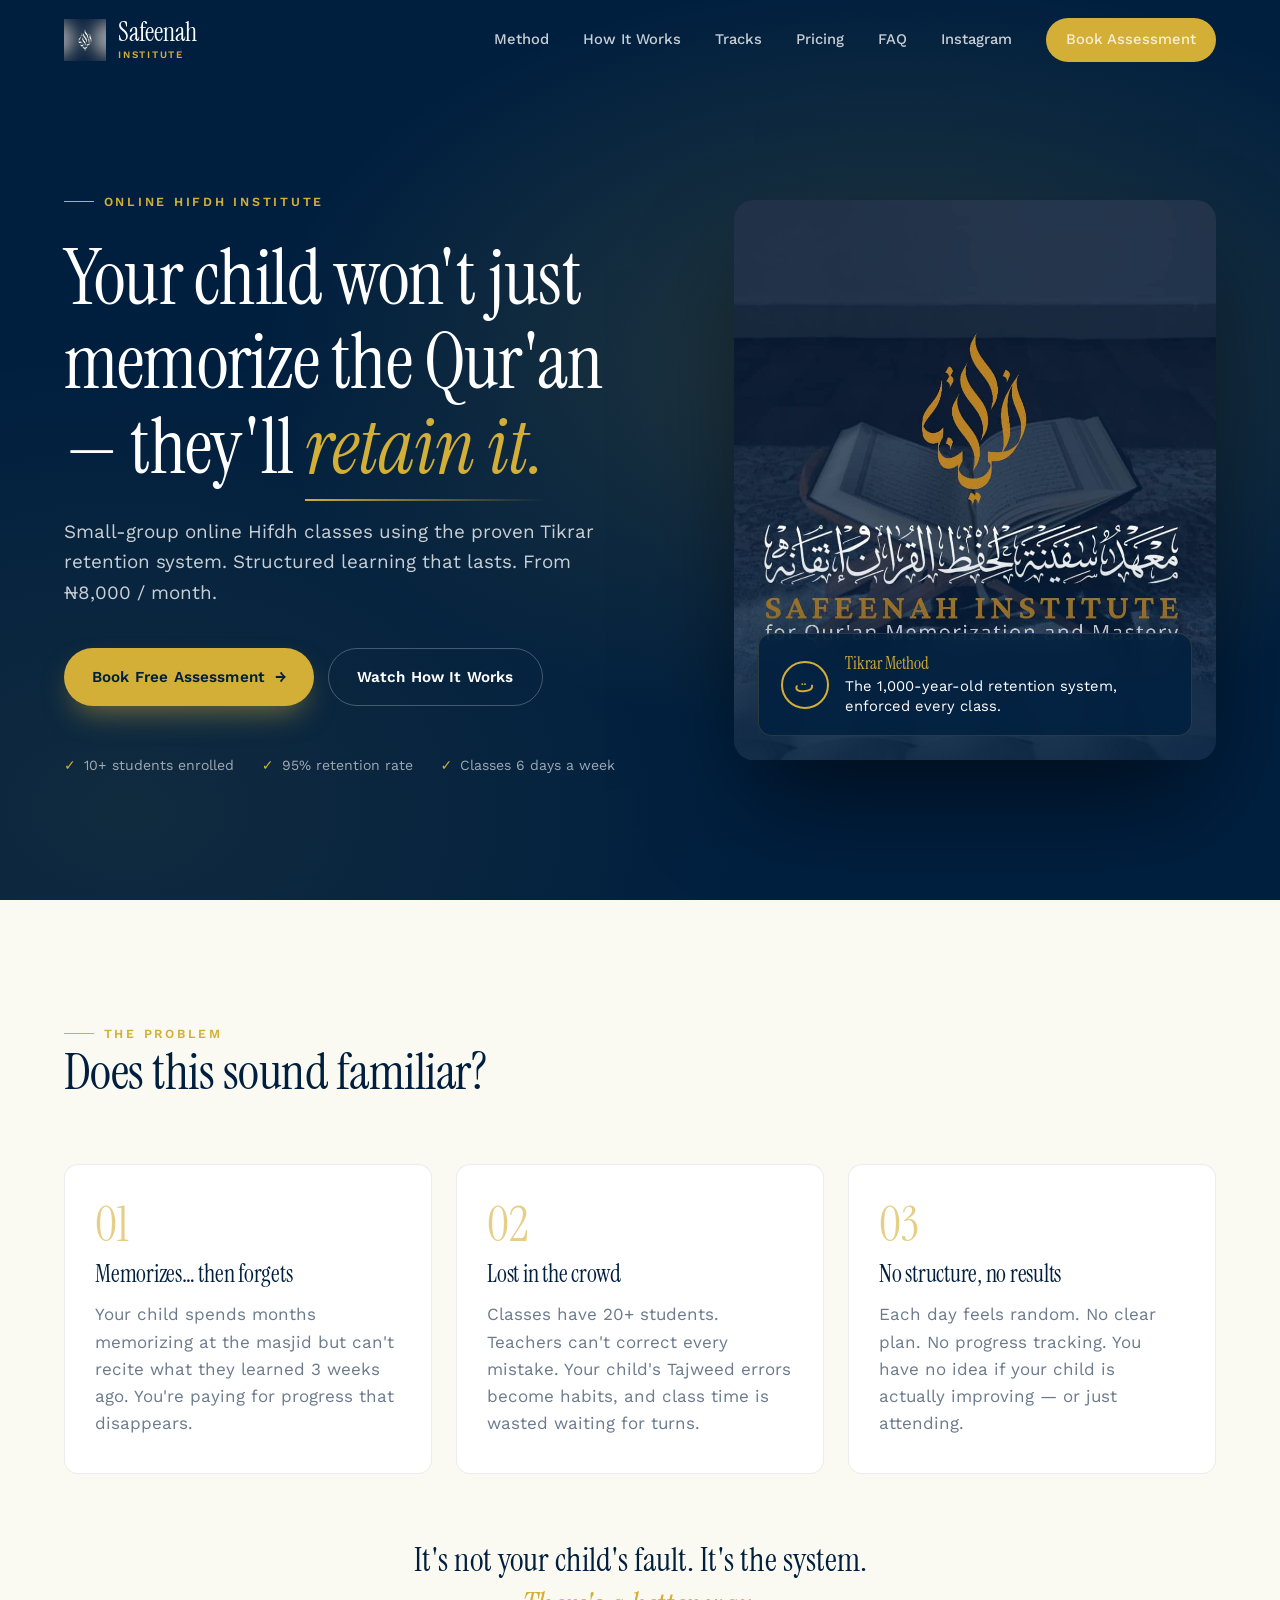
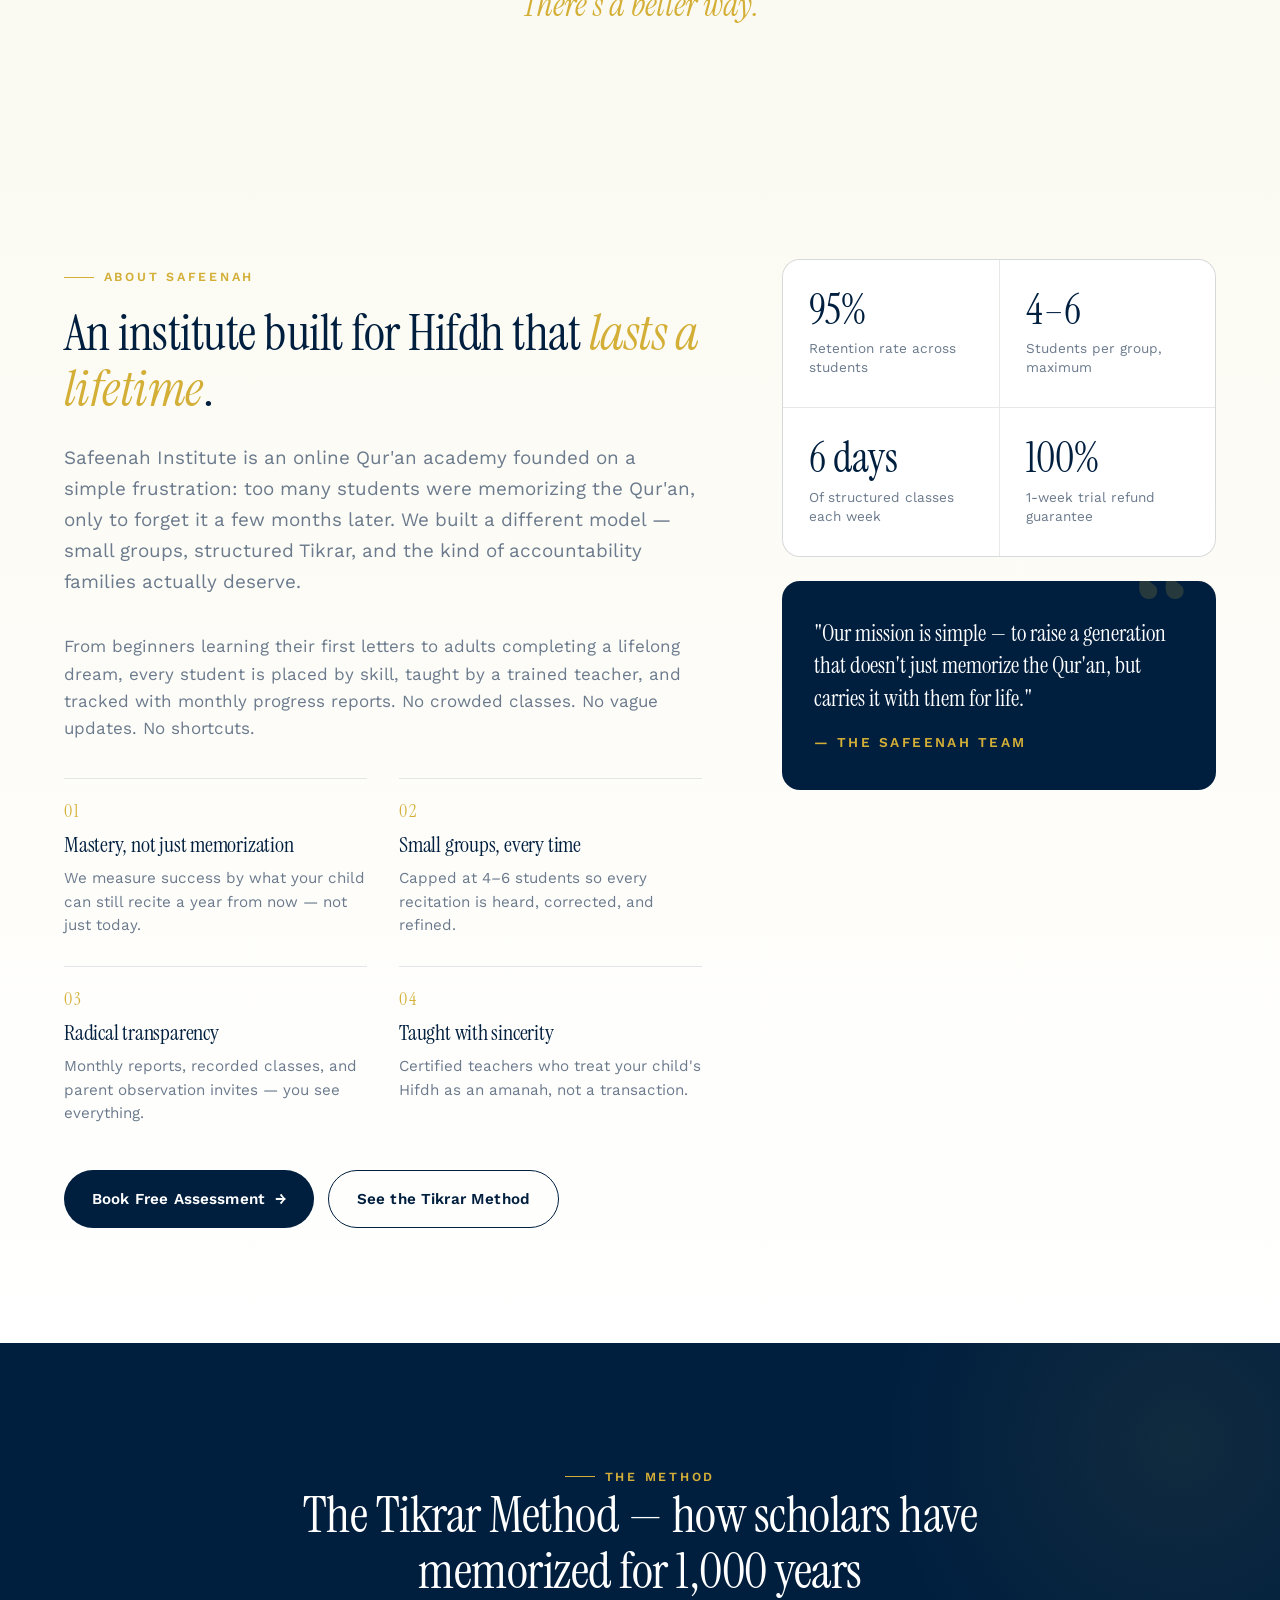
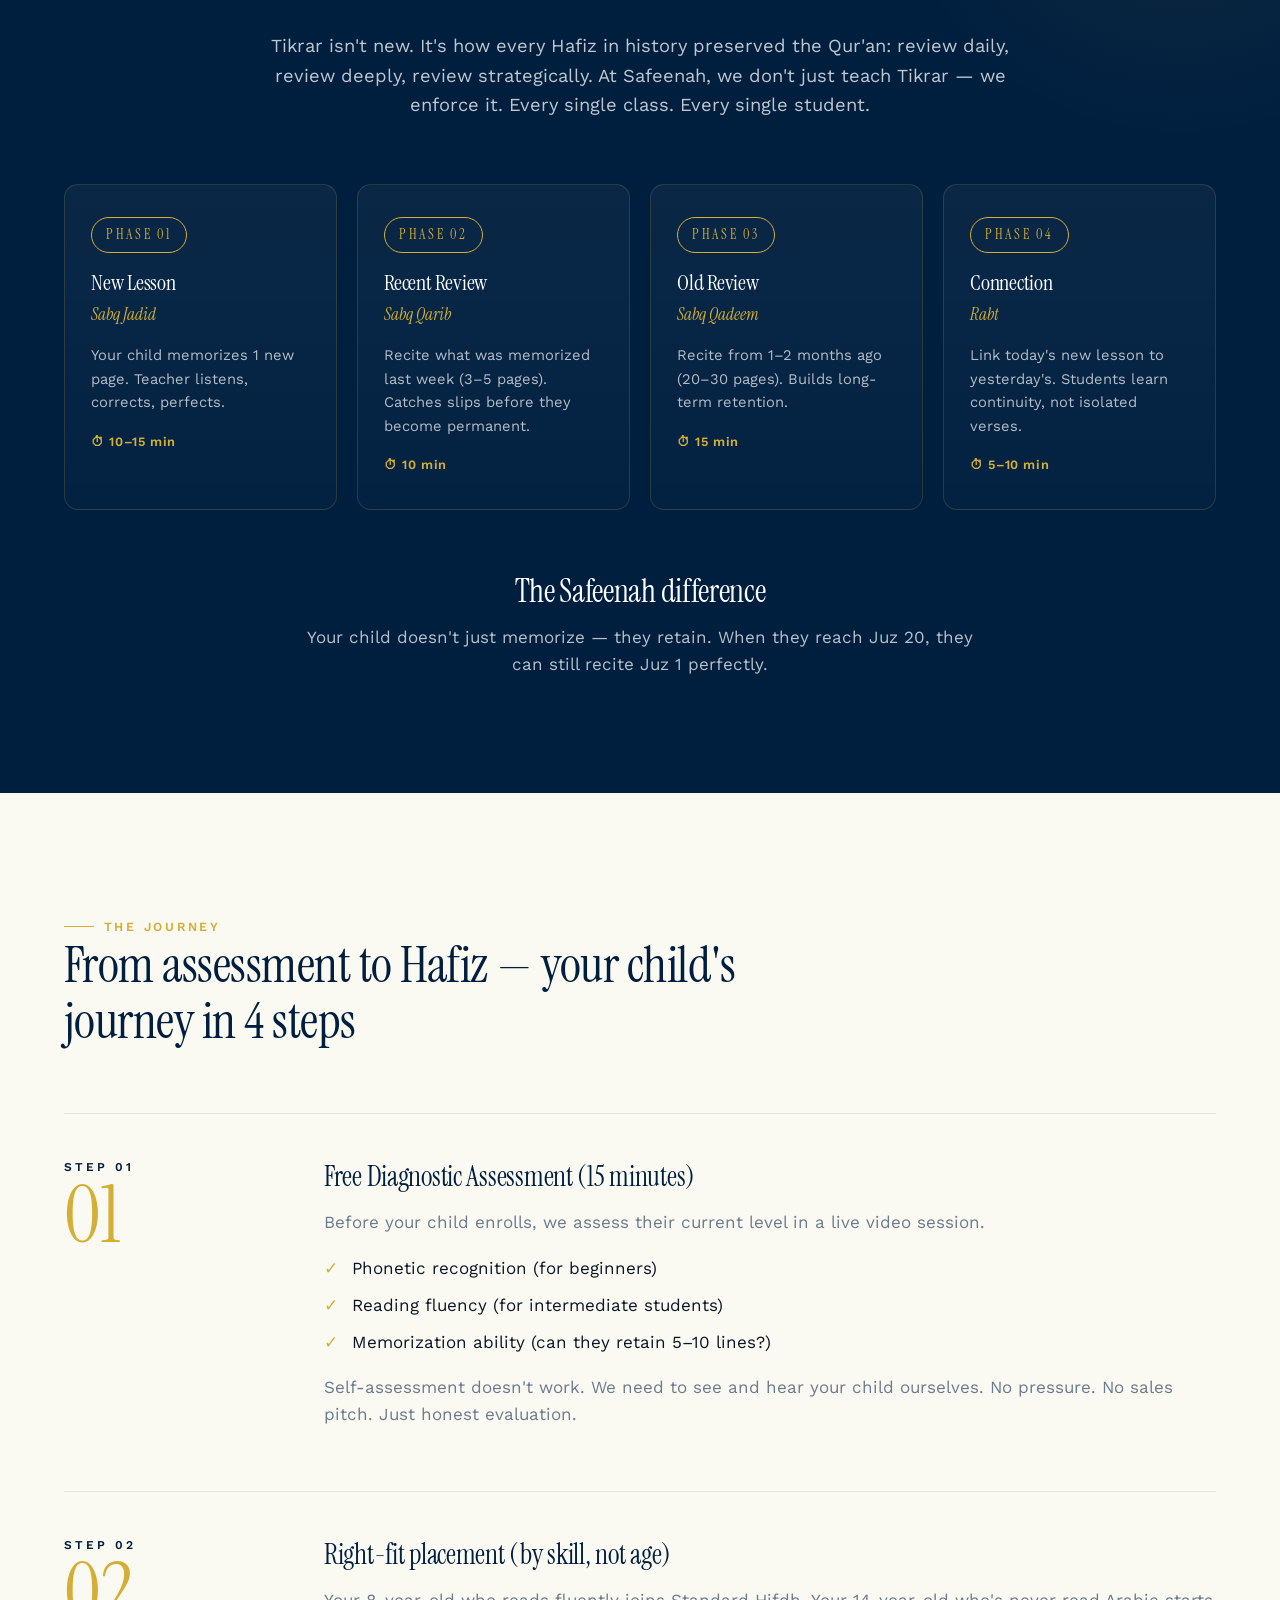
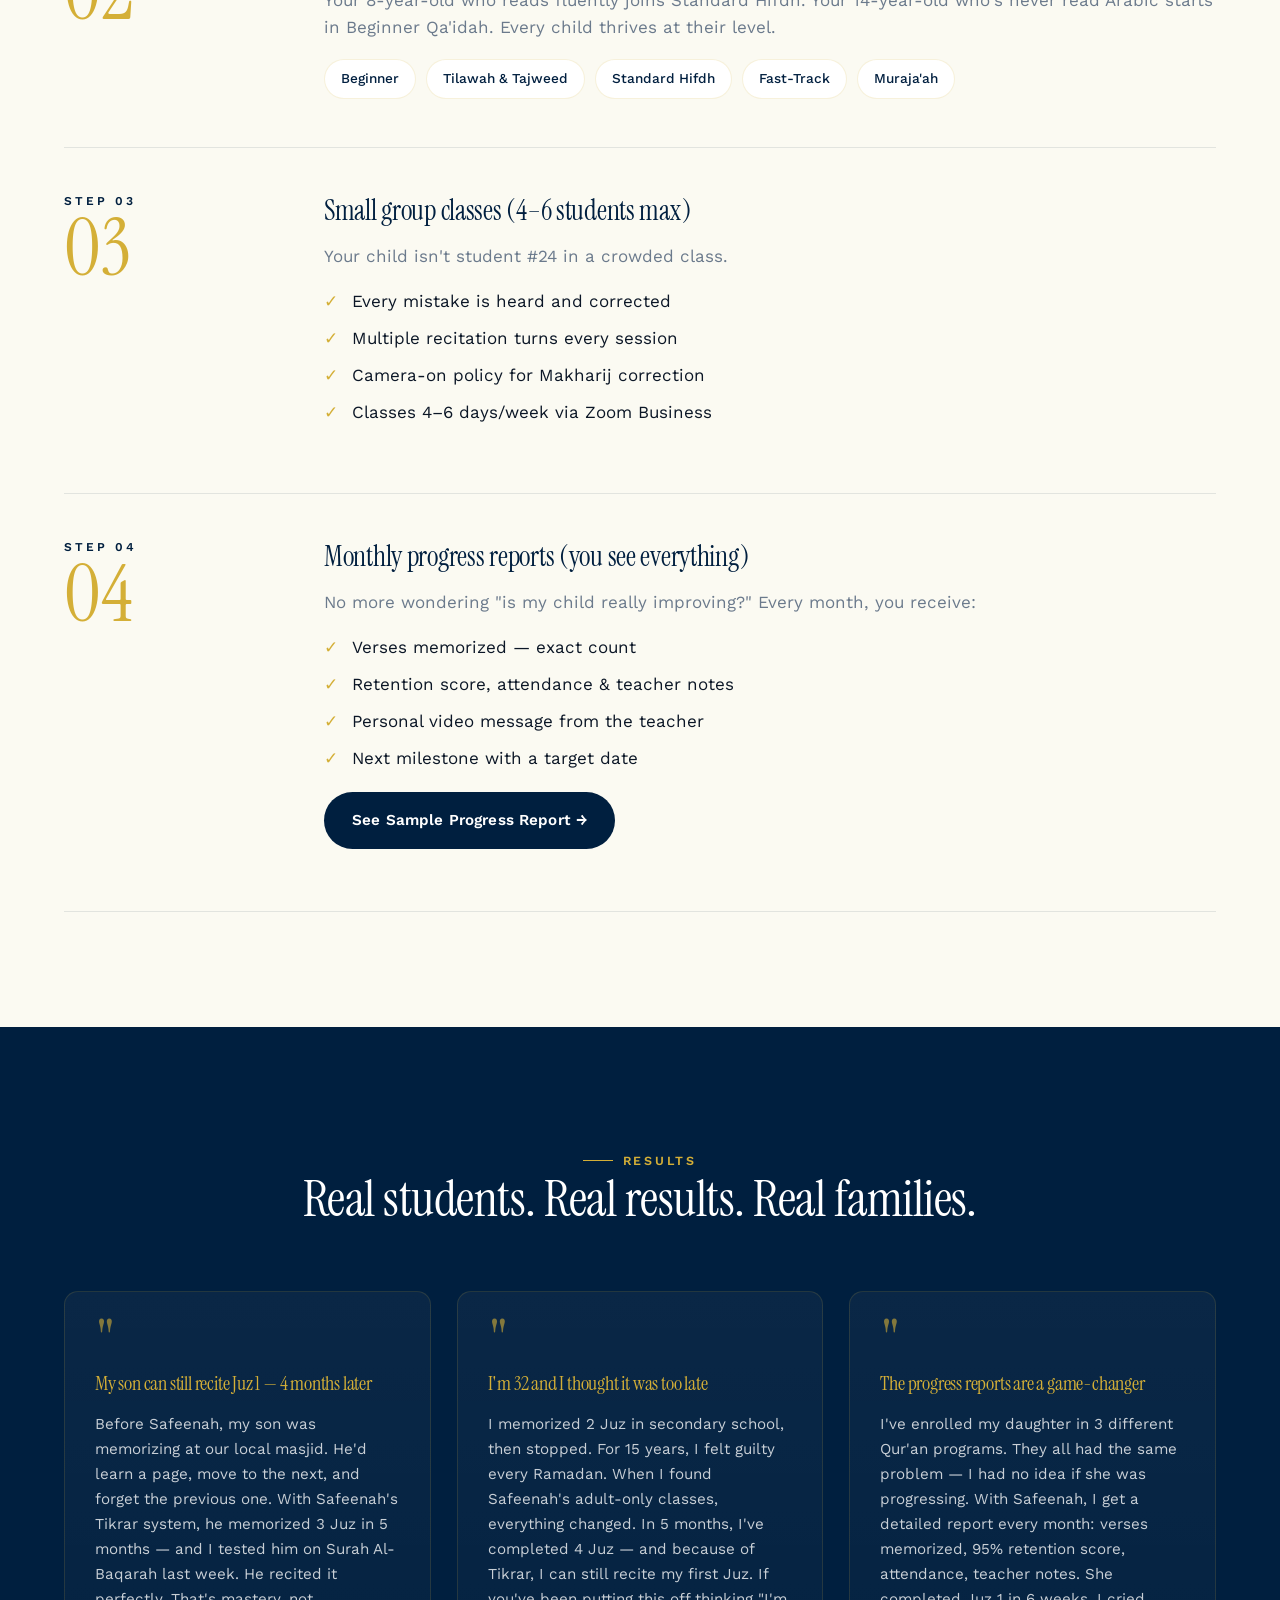
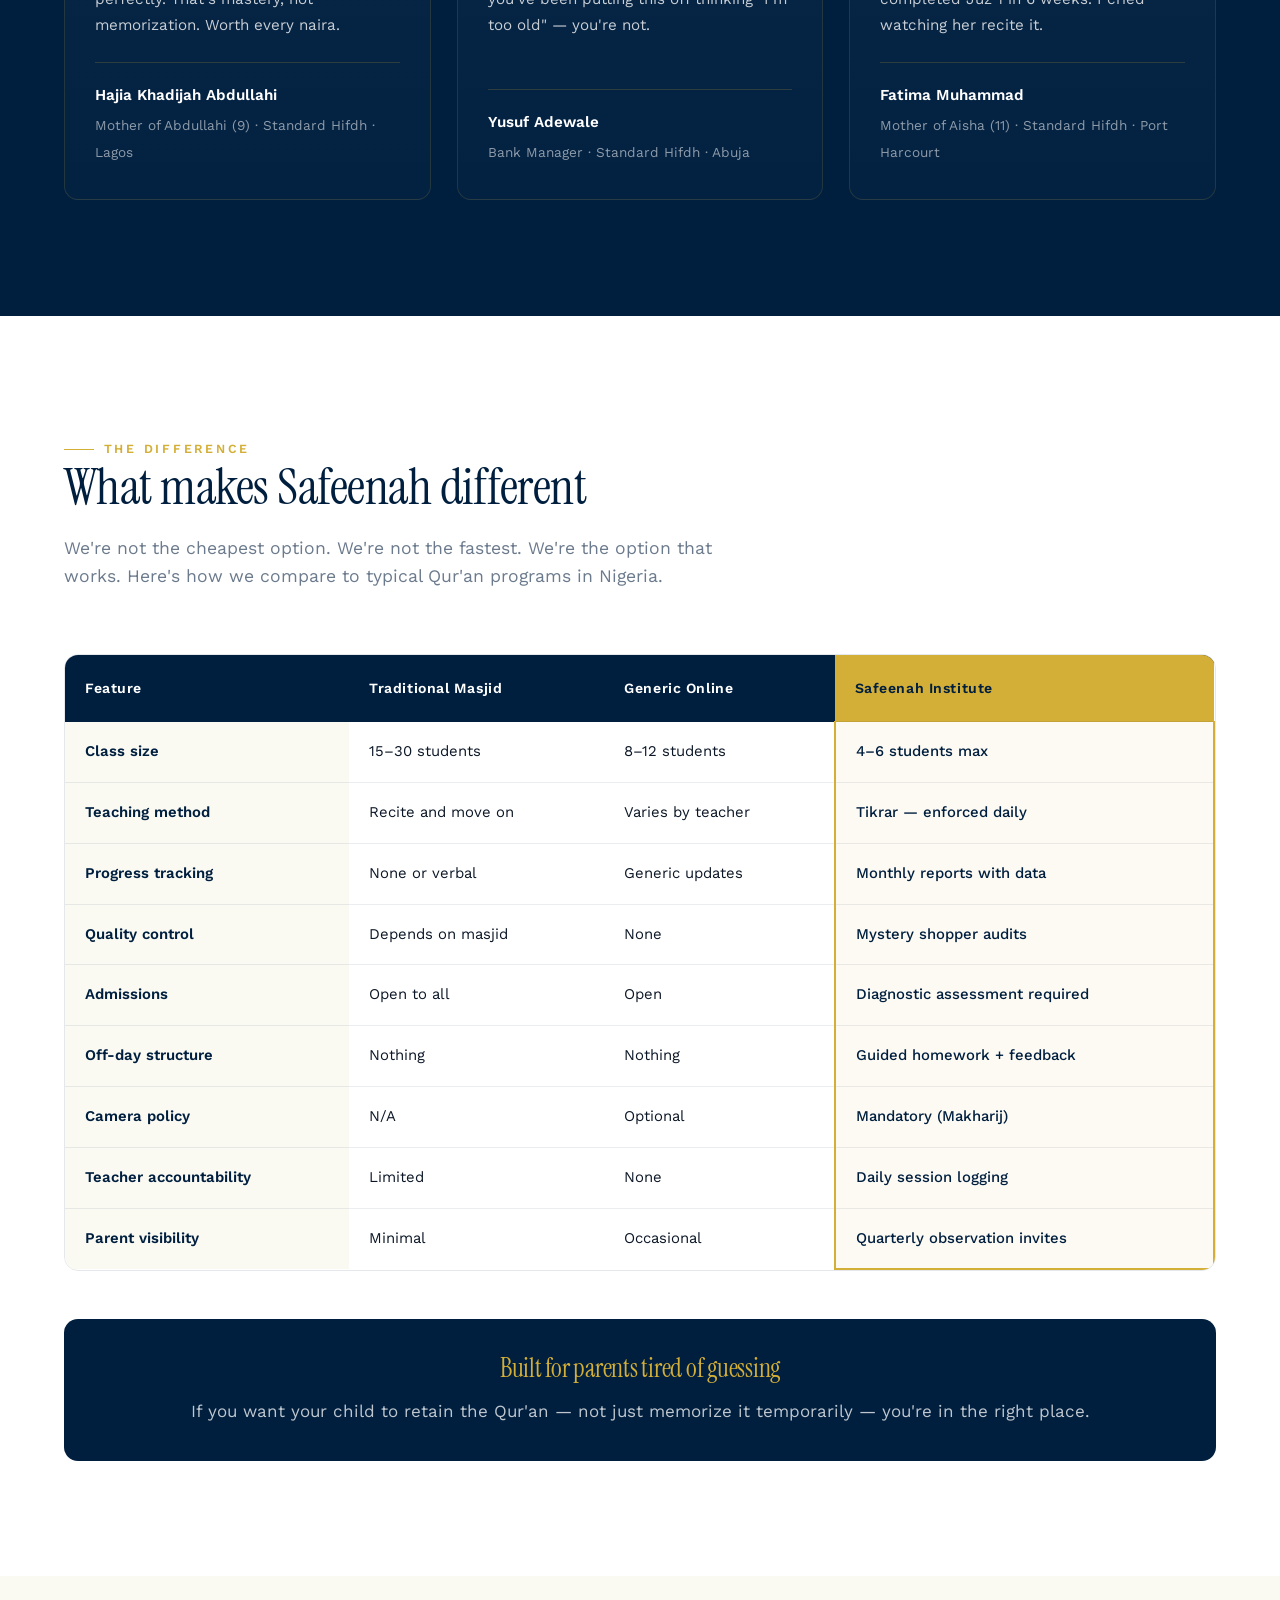
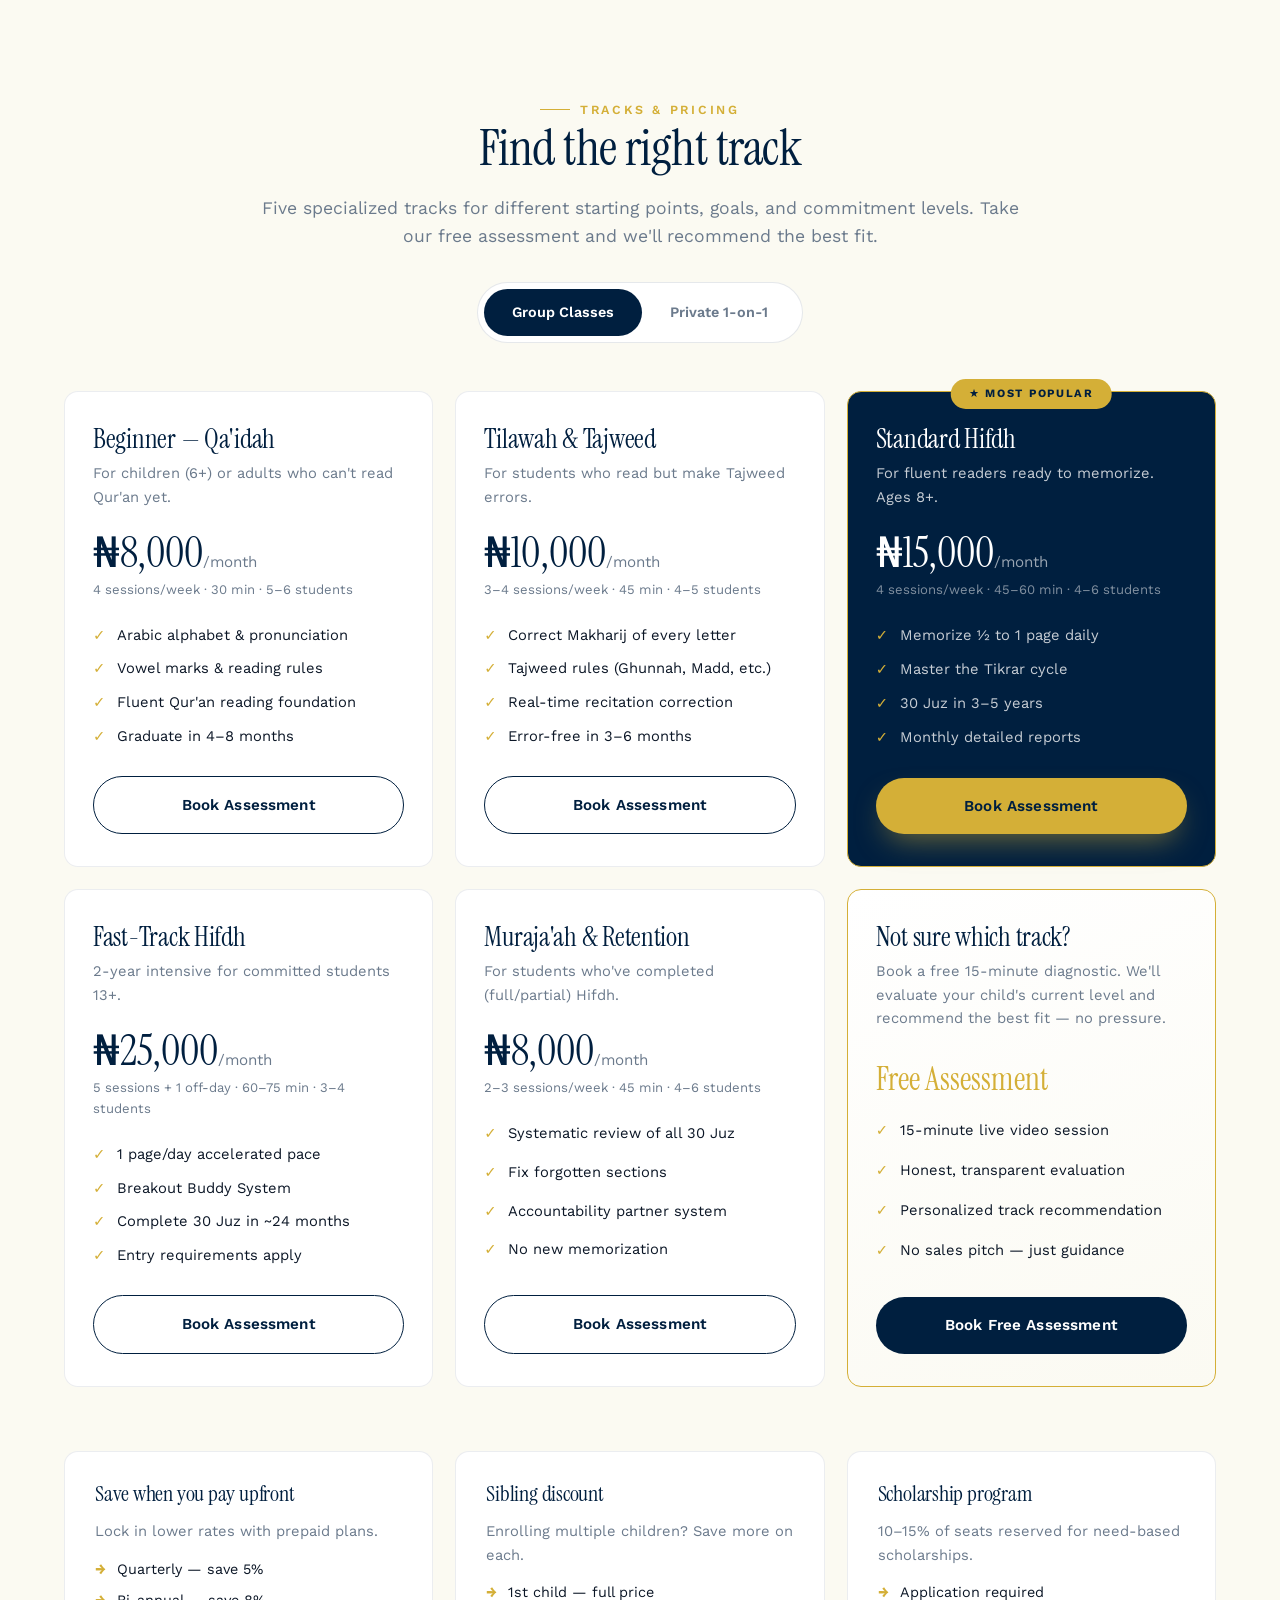
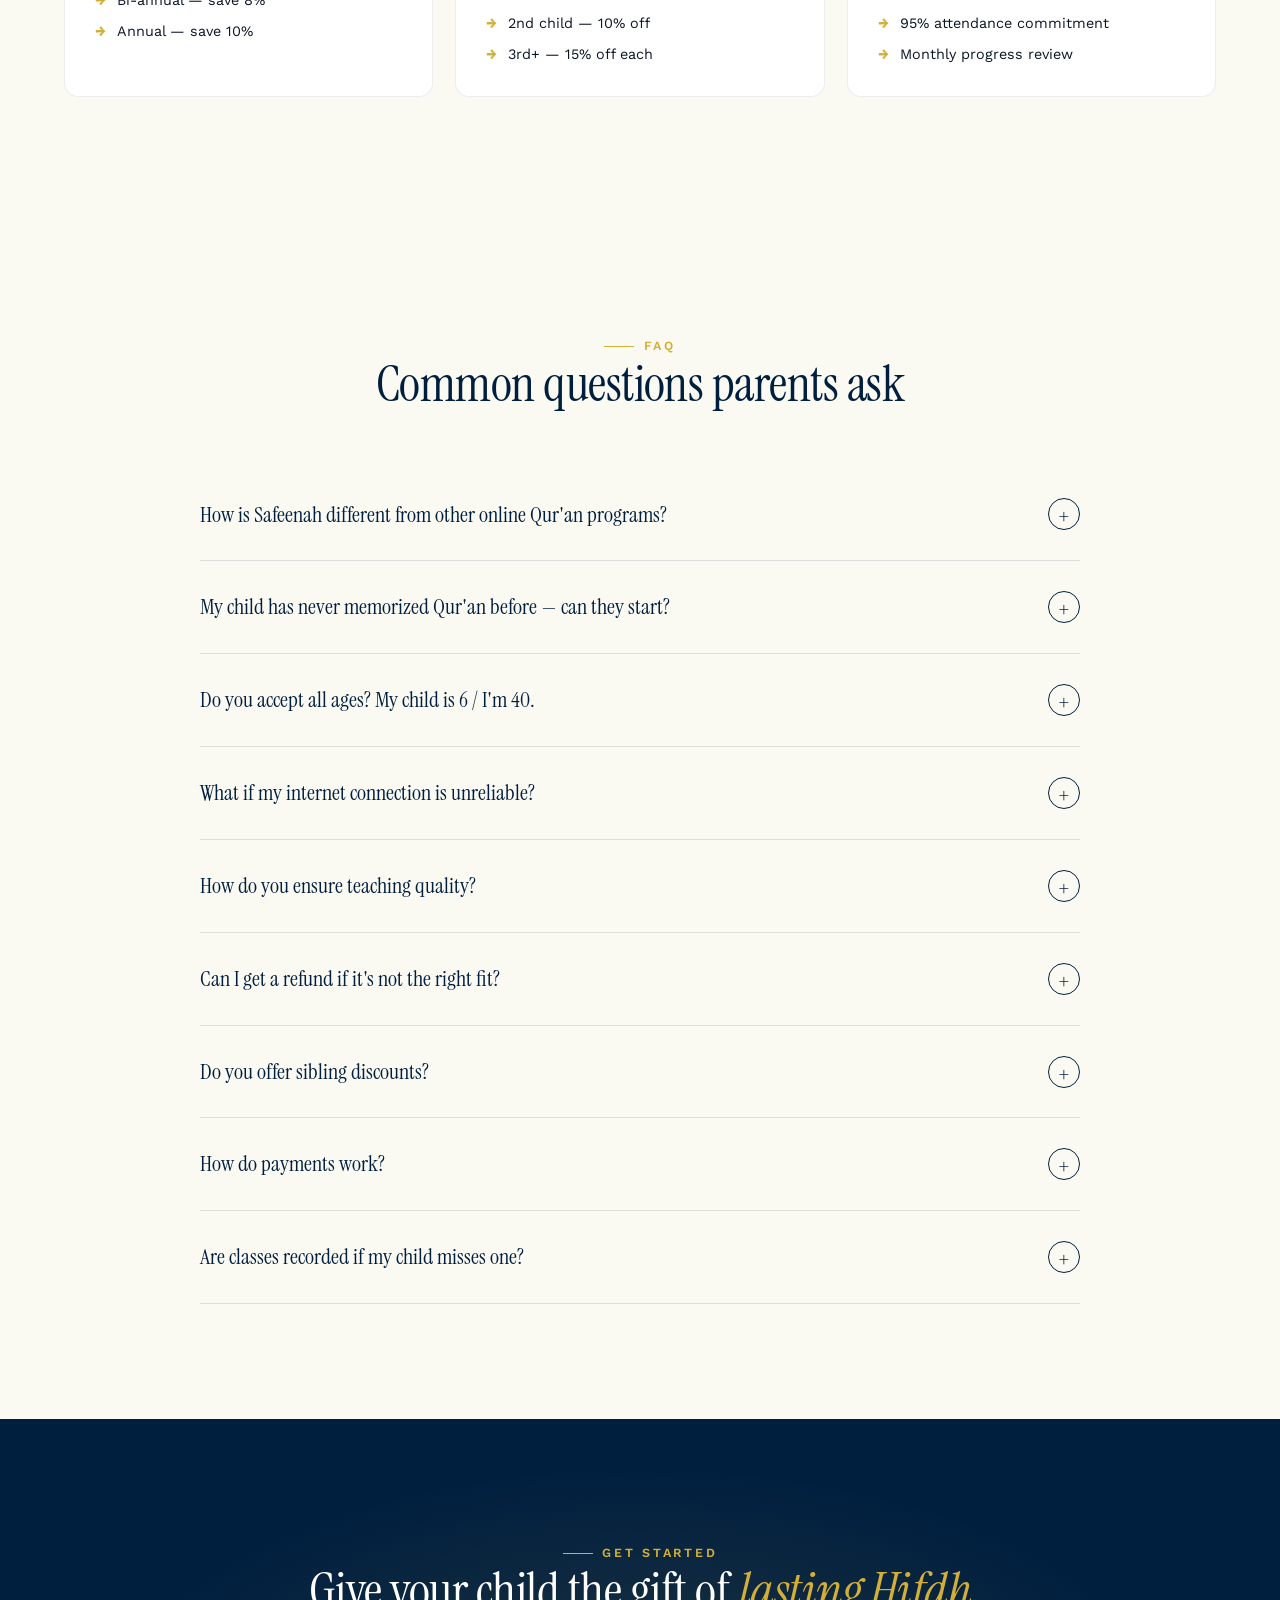
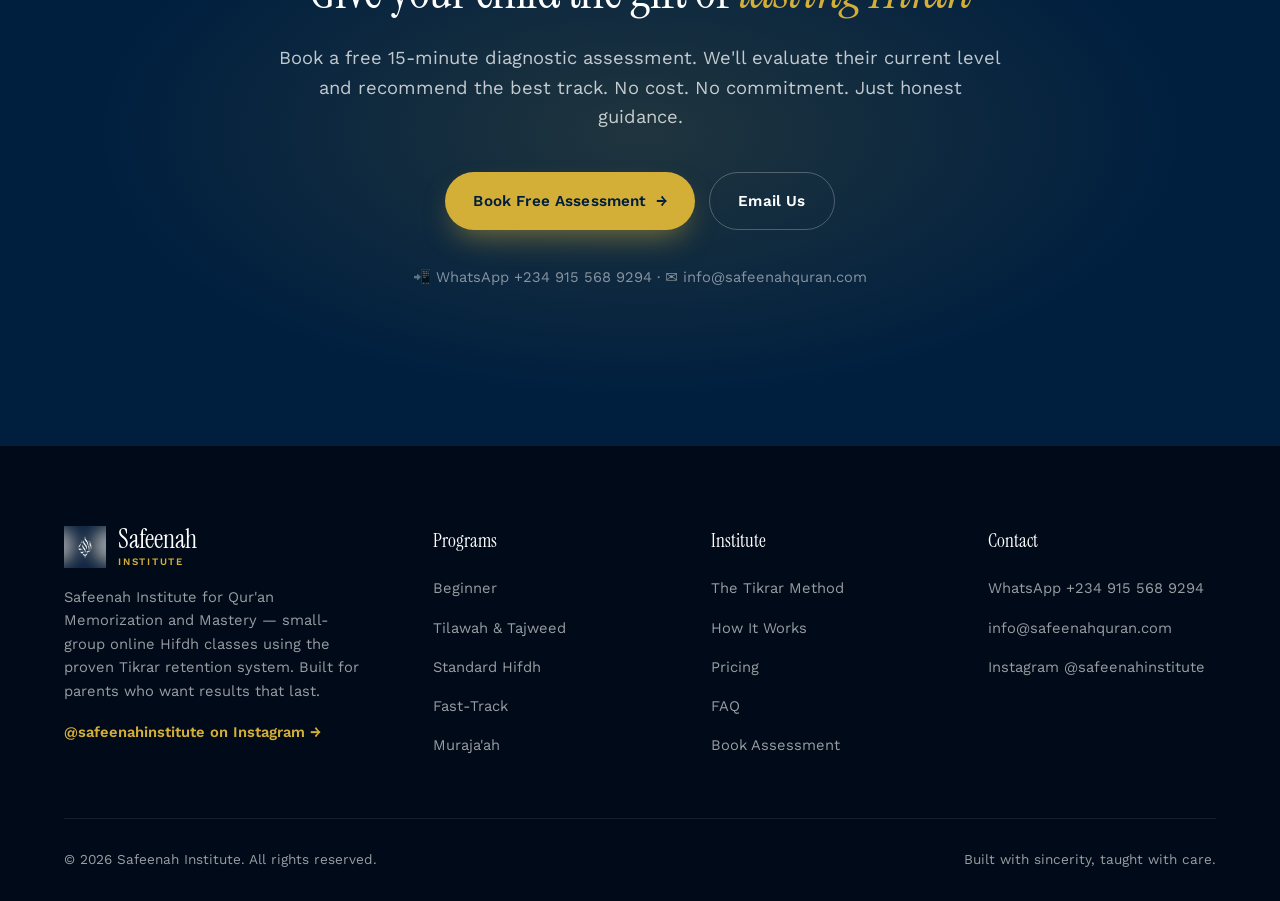
==== commit a8dcfd1f: "Added About Us Section" ====
--- a/index.html
+++ b/index.html
@@ -87,6 +87,58 @@
       </div>
     </div>
     <p class="transition-text">It's not your child's fault. It's the system.<br><em>There's a better way.</em></p>
+  </div>
+</section>
+
+<!-- ABOUT US -->
+<section class="section about" id="about">
+  <div class="container">
+    <div class="about-grid">
+      <div class="about-copy">
+        <span class="eyebrow">About Safeenah</span>
+        <h2>An institute built for Hifdh that <em>lasts a lifetime</em>.</h2>
+        <p class="about-lead">Safeenah Institute is an online Qur'an academy founded on a simple frustration: too many students were memorizing the Qur'an, only to forget it a few months later. We built a different model — small groups, structured Tikrar, and the kind of accountability families actually deserve.</p>
+        <p>From beginners learning their first letters to adults completing a lifelong dream, every student is placed by skill, taught by a trained teacher, and tracked with monthly progress reports. No crowded classes. No vague updates. No shortcuts.</p>
+        <div class="about-values">
+          <div class="value">
+            <span class="value-num">01</span>
+            <h4>Mastery, not just memorization</h4>
+            <p>We measure success by what your child can still recite a year from now — not just today.</p>
+          </div>
+          <div class="value">
+            <span class="value-num">02</span>
+            <h4>Small groups, every time</h4>
+            <p>Capped at 4–6 students so every recitation is heard, corrected, and refined.</p>
+          </div>
+          <div class="value">
+            <span class="value-num">03</span>
+            <h4>Radical transparency</h4>
+            <p>Monthly reports, recorded classes, and parent observation invites — you see everything.</p>
+          </div>
+          <div class="value">
+            <span class="value-num">04</span>
+            <h4>Taught with sincerity</h4>
+            <p>Certified teachers who treat your child's Hifdh as an amanah, not a transaction.</p>
+          </div>
+        </div>
+        <div class="about-cta">
+          <a href="#book" class="btn btn-dark">Book Free Assessment <span class="arrow">→</span></a>
+          <a href="#method" class="btn btn-outline">See the Tikrar Method</a>
+        </div>
+      </div>
+      <aside class="about-side">
+        <div class="about-stats">
+          <div class="stat"><strong>95%</strong><span>Retention rate across students</span></div>
+          <div class="stat"><strong>4–6</strong><span>Students per group, maximum</span></div>
+          <div class="stat"><strong>6 days</strong><span>Of structured classes each week</span></div>
+          <div class="stat"><strong>100%</strong><span>1-week trial refund guarantee</span></div>
+        </div>
+        <blockquote class="about-quote">
+          <p>"Our mission is simple — to raise a generation that doesn't just memorize the Qur'an, but carries it with them for life."</p>
+          <cite>— The Safeenah Team</cite>
+        </blockquote>
+      </aside>
+    </div>
   </div>
 </section>
 
--- a/styles.css
+++ b/styles.css
@@ -104,6 +104,29 @@
 .problem-card p{color:var(--muted)}
 .transition-text{max-width:680px;margin:0 auto;text-align:center;font-family:"Instrument Serif",serif;font-size:clamp(1.5rem,2.6vw,2.1rem);line-height:1.35;color:var(--navy)}
 .transition-text em{color:var(--gold);font-style:italic}
+
+/* ============ ABOUT ============ */
+.about{background:linear-gradient(180deg,var(--cream-2) 0%,#fff 100%);position:relative}
+.about-grid{display:grid;grid-template-columns:1.25fr .85fr;gap:80px;align-items:start}
+.about-copy h2{margin:18px 0 24px}
+.about-copy h2 em{font-style:italic;color:var(--gold);font-family:"Instrument Serif",serif}
+.about-lead{font-size:1.18rem;color:var(--ink);margin-bottom:18px;line-height:1.65}
+.about-copy > p{color:var(--muted);margin-bottom:36px}
+.about-values{display:grid;grid-template-columns:1fr 1fr;gap:28px 32px;margin-bottom:44px}
+.value{position:relative;padding-top:18px;border-top:1px solid rgba(0,31,63,.1)}
+.value-num{font-family:"Instrument Serif",serif;font-size:1.1rem;color:var(--gold);letter-spacing:.1em}
+.value h4{font-family:"Instrument Serif",serif;font-weight:400;font-size:1.35rem;color:var(--navy);margin:8px 0 8px;line-height:1.2}
+.value p{color:var(--muted);font-size:.95rem;line-height:1.55}
+.about-cta{display:flex;gap:14px;flex-wrap:wrap}
+.about-side{position:sticky;top:120px;display:flex;flex-direction:column;gap:24px}
+.about-stats{display:grid;grid-template-columns:1fr 1fr;gap:1px;background:rgba(0,31,63,.08);border:1px solid rgba(0,31,63,.08);border-radius:18px;overflow:hidden}
+.stat{background:#fff;padding:30px 26px;display:flex;flex-direction:column;gap:8px}
+.stat strong{font-family:"Instrument Serif",serif;font-size:2.6rem;font-weight:400;color:var(--navy);line-height:1}
+.stat span{color:var(--muted);font-size:.85rem;line-height:1.4}
+.about-quote{background:var(--navy);color:#fff;border-radius:18px;padding:36px 32px;position:relative;overflow:hidden}
+.about-quote::before{content:"\201C";position:absolute;top:-30px;right:18px;font-family:"Instrument Serif",serif;font-size:11rem;color:rgba(212,175,55,.18);line-height:1}
+.about-quote p{font-family:"Instrument Serif",serif;font-size:1.45rem;line-height:1.4;color:#fff;position:relative;z-index:1}
+.about-quote cite{display:block;margin-top:18px;color:var(--gold);font-style:normal;font-size:.85rem;letter-spacing:.18em;text-transform:uppercase;font-family:"Work Sans",sans-serif;font-weight:600}
 
 /* ============ TIKRAR ============ */
 .tikrar{background:var(--navy);color:#fff;position:relative;overflow:hidden}
@@ -244,6 +267,9 @@
 @media (max-width:980px){
   .hero-grid{grid-template-columns:1fr;gap:50px}
   .hero-visual img{height:400px}
+  .about-grid{grid-template-columns:1fr;gap:50px}
+  .about-side{position:static}
+  .about-values{grid-template-columns:1fr}
   .problem-grid,.testi-grid,.tracks-grid,.savings{grid-template-columns:1fr}
   .phases{grid-template-columns:repeat(2,1fr)}
   .step-row{grid-template-columns:1fr;gap:20px;padding:36px 0}
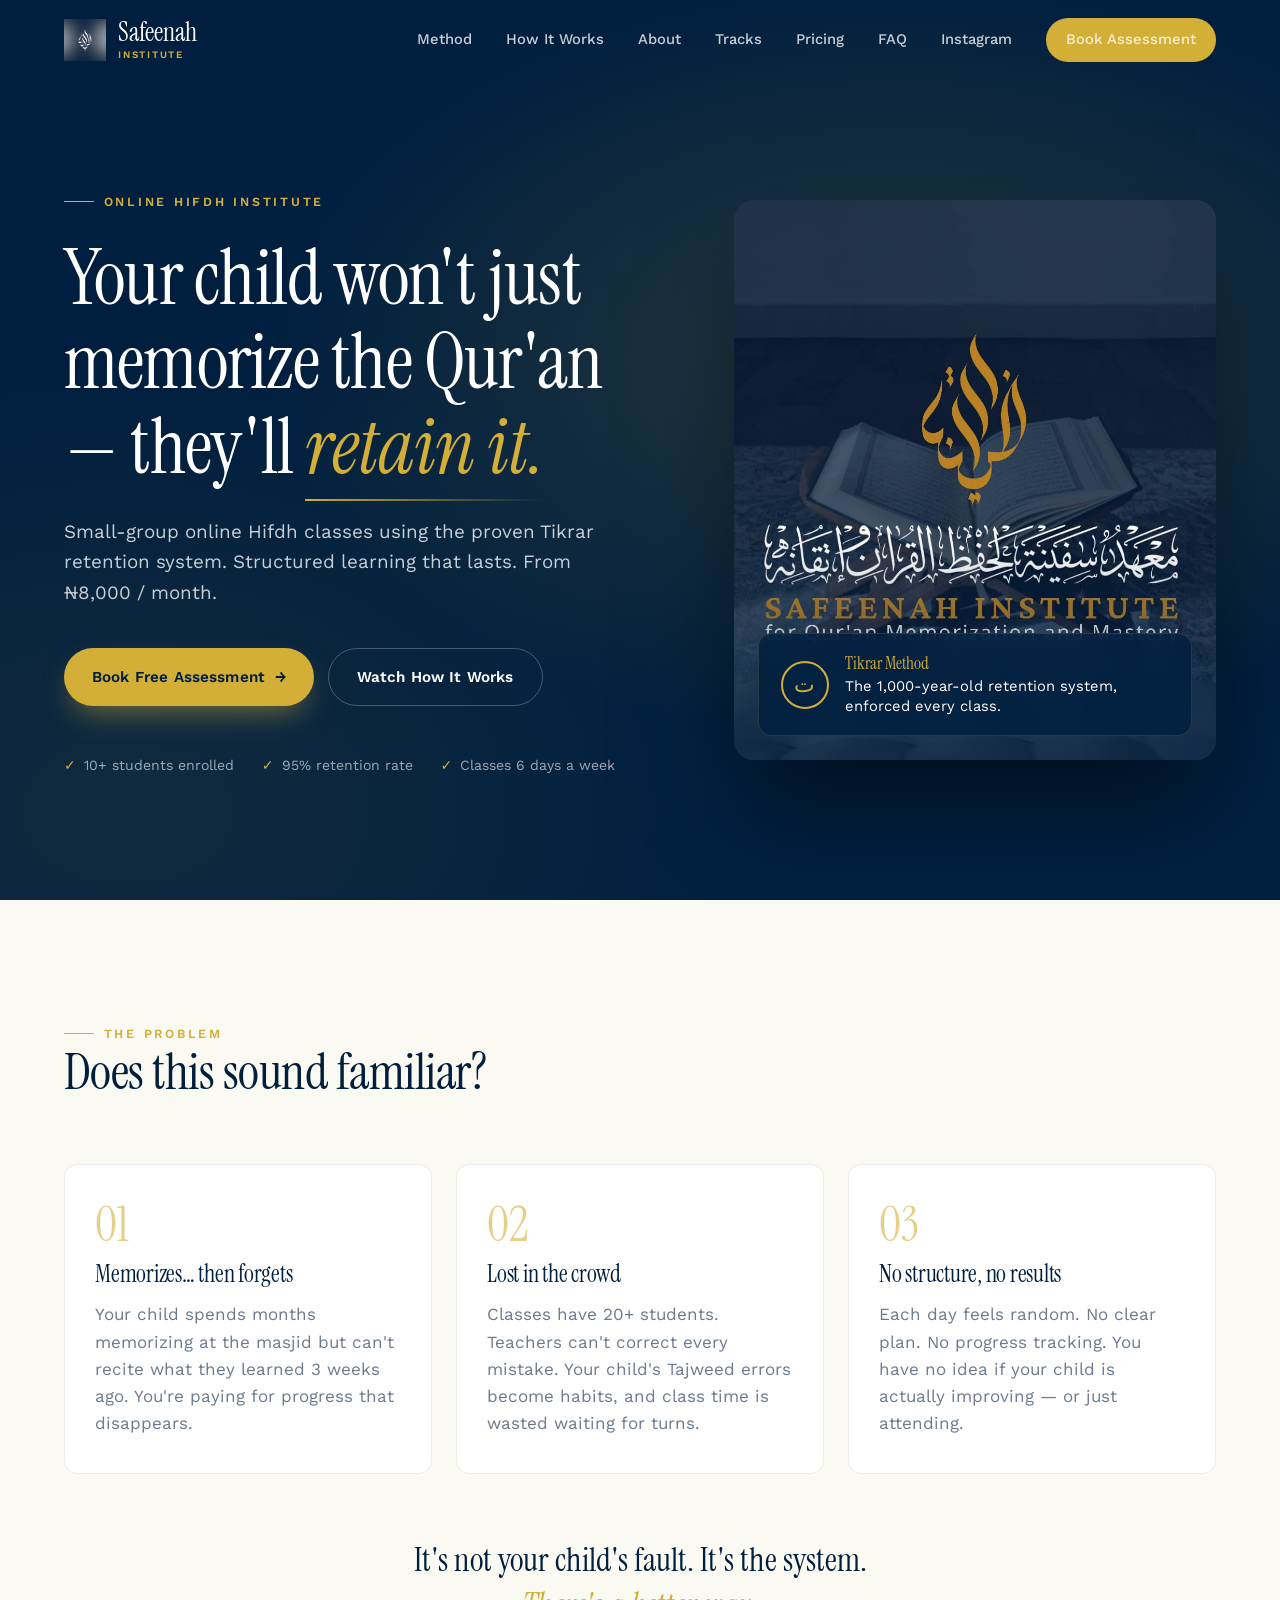
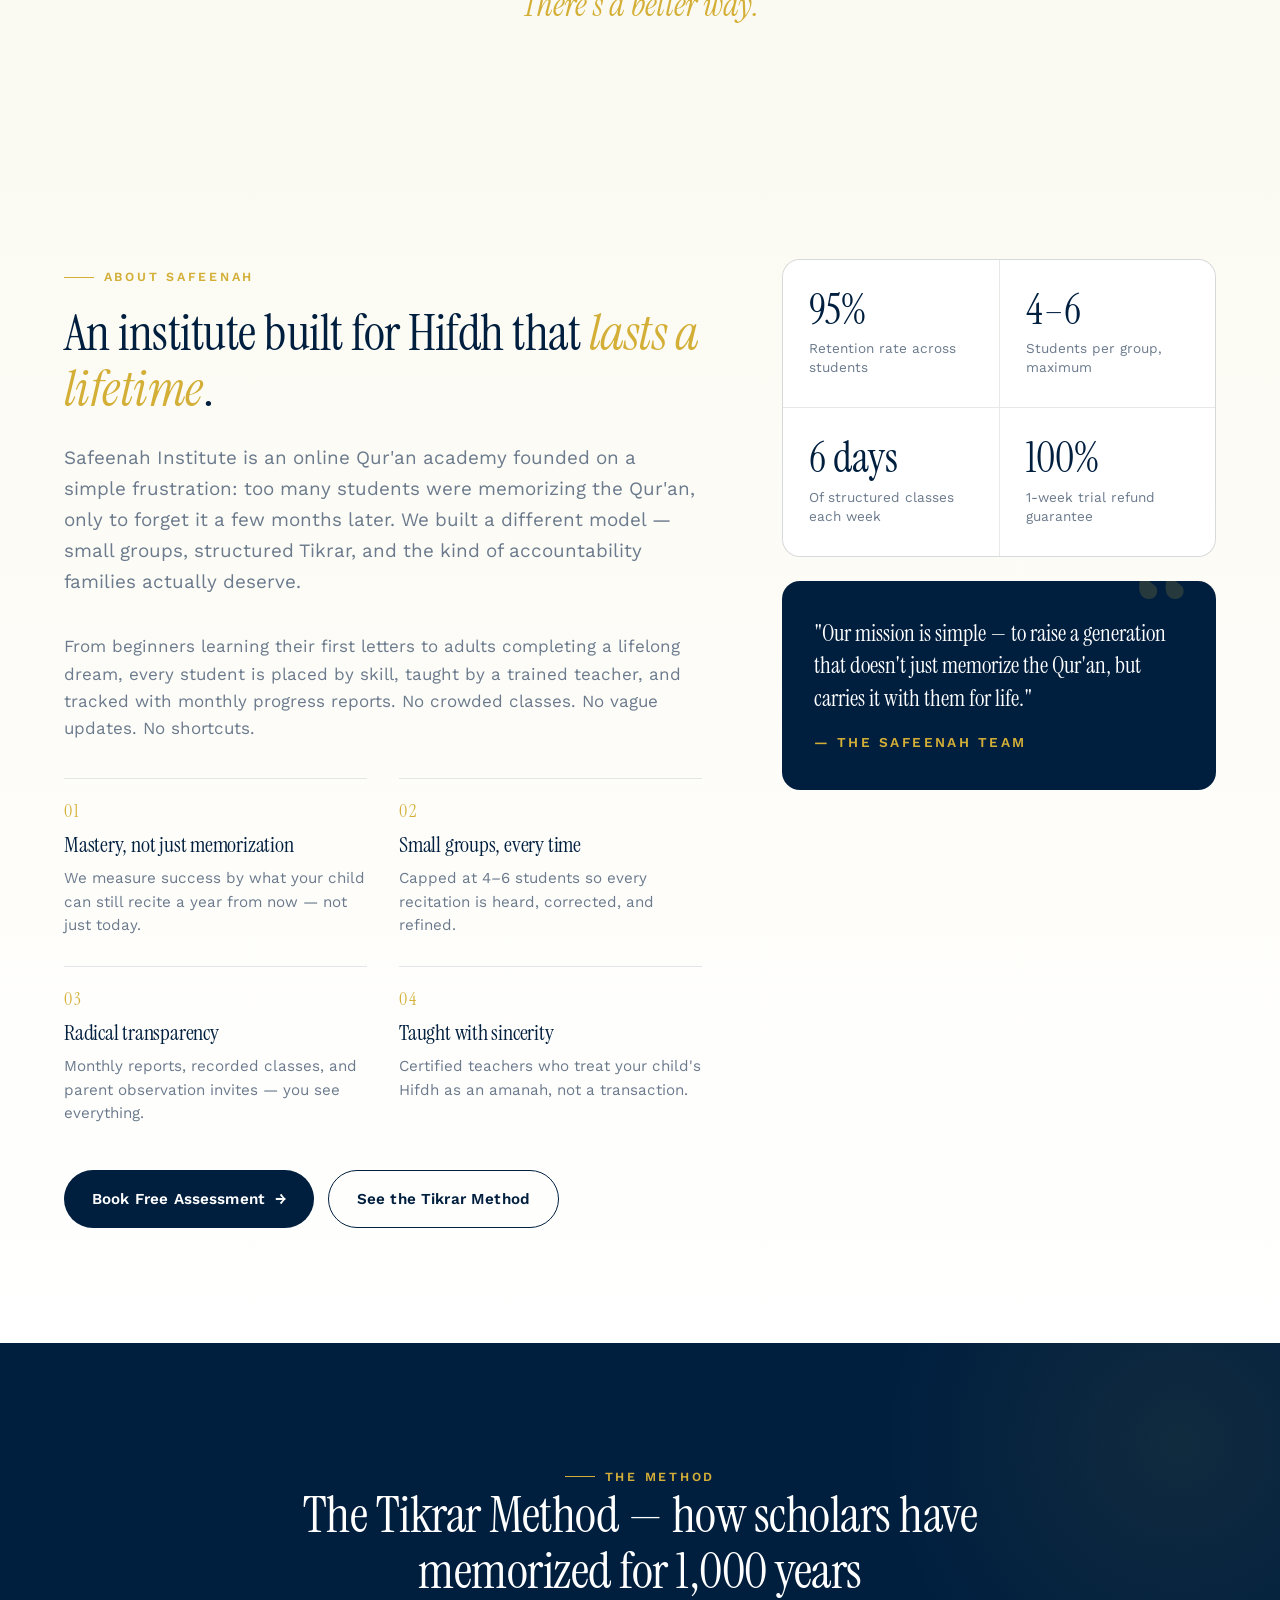
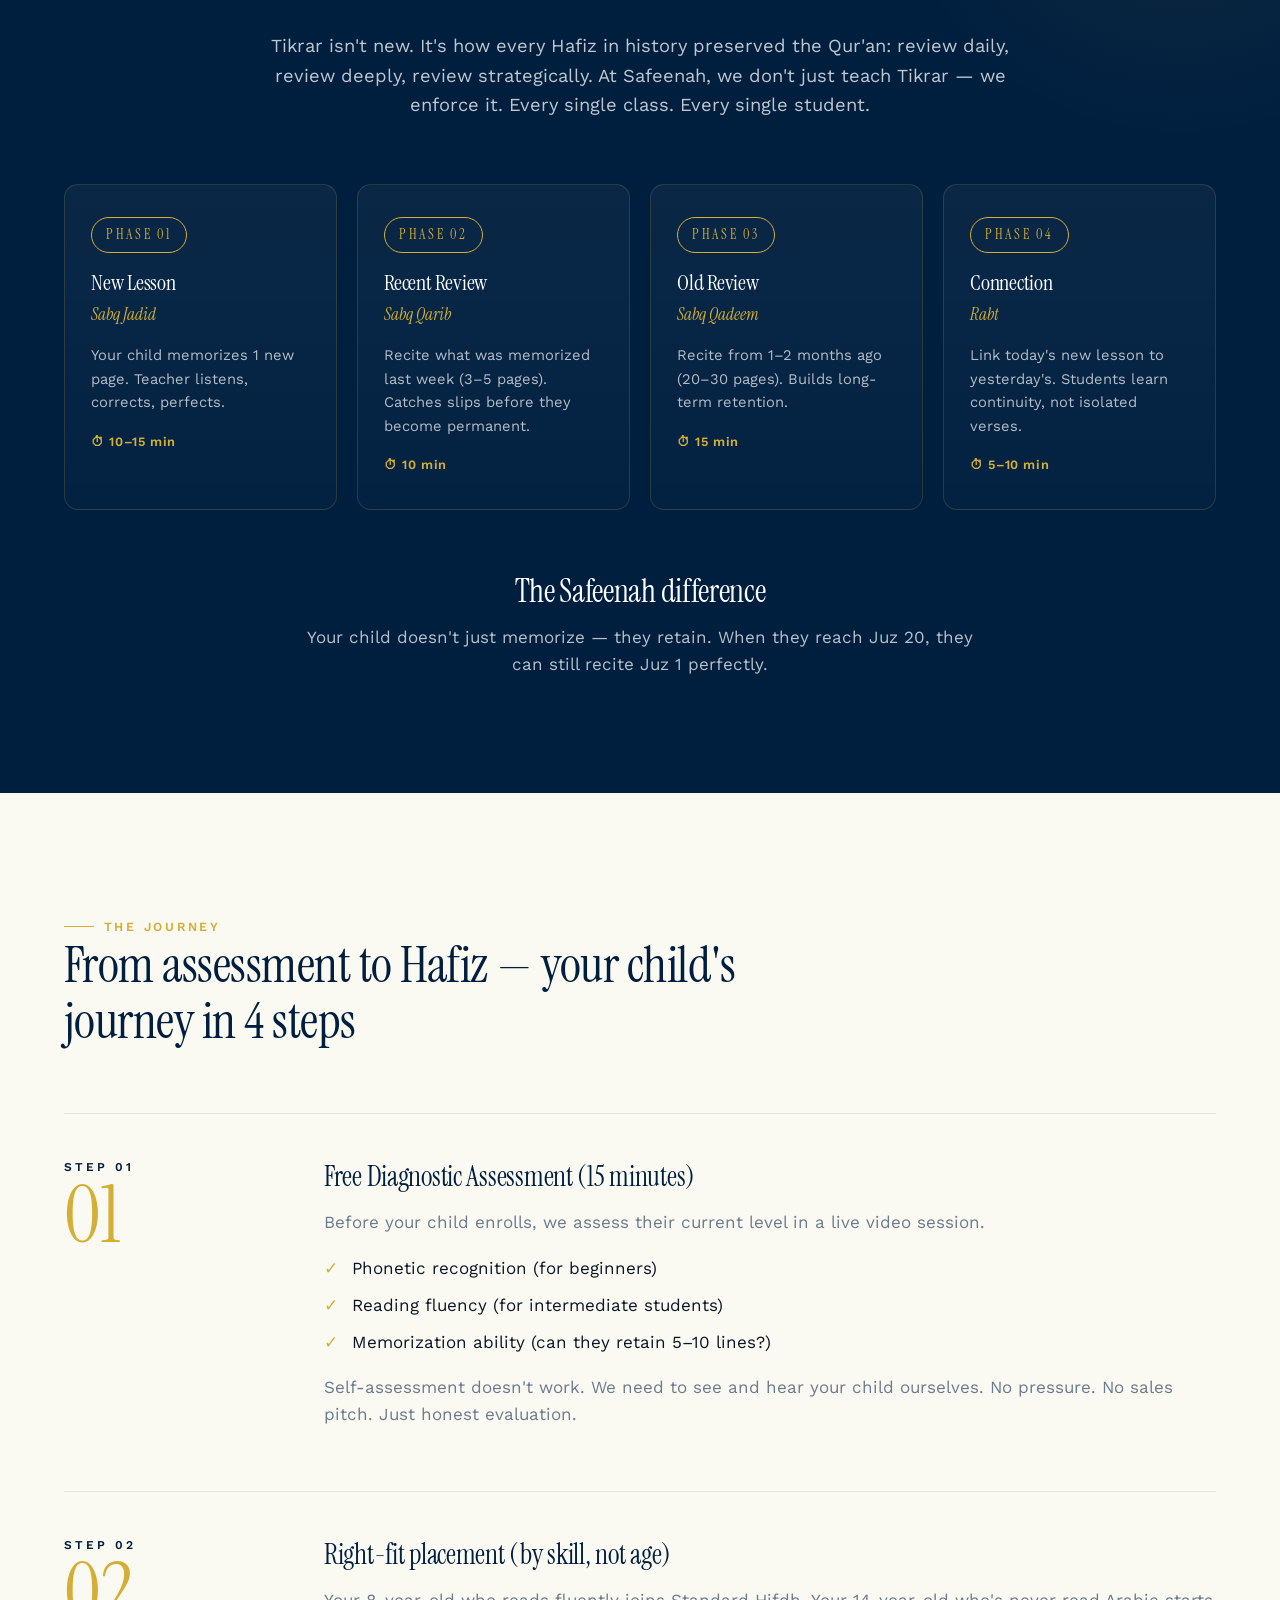
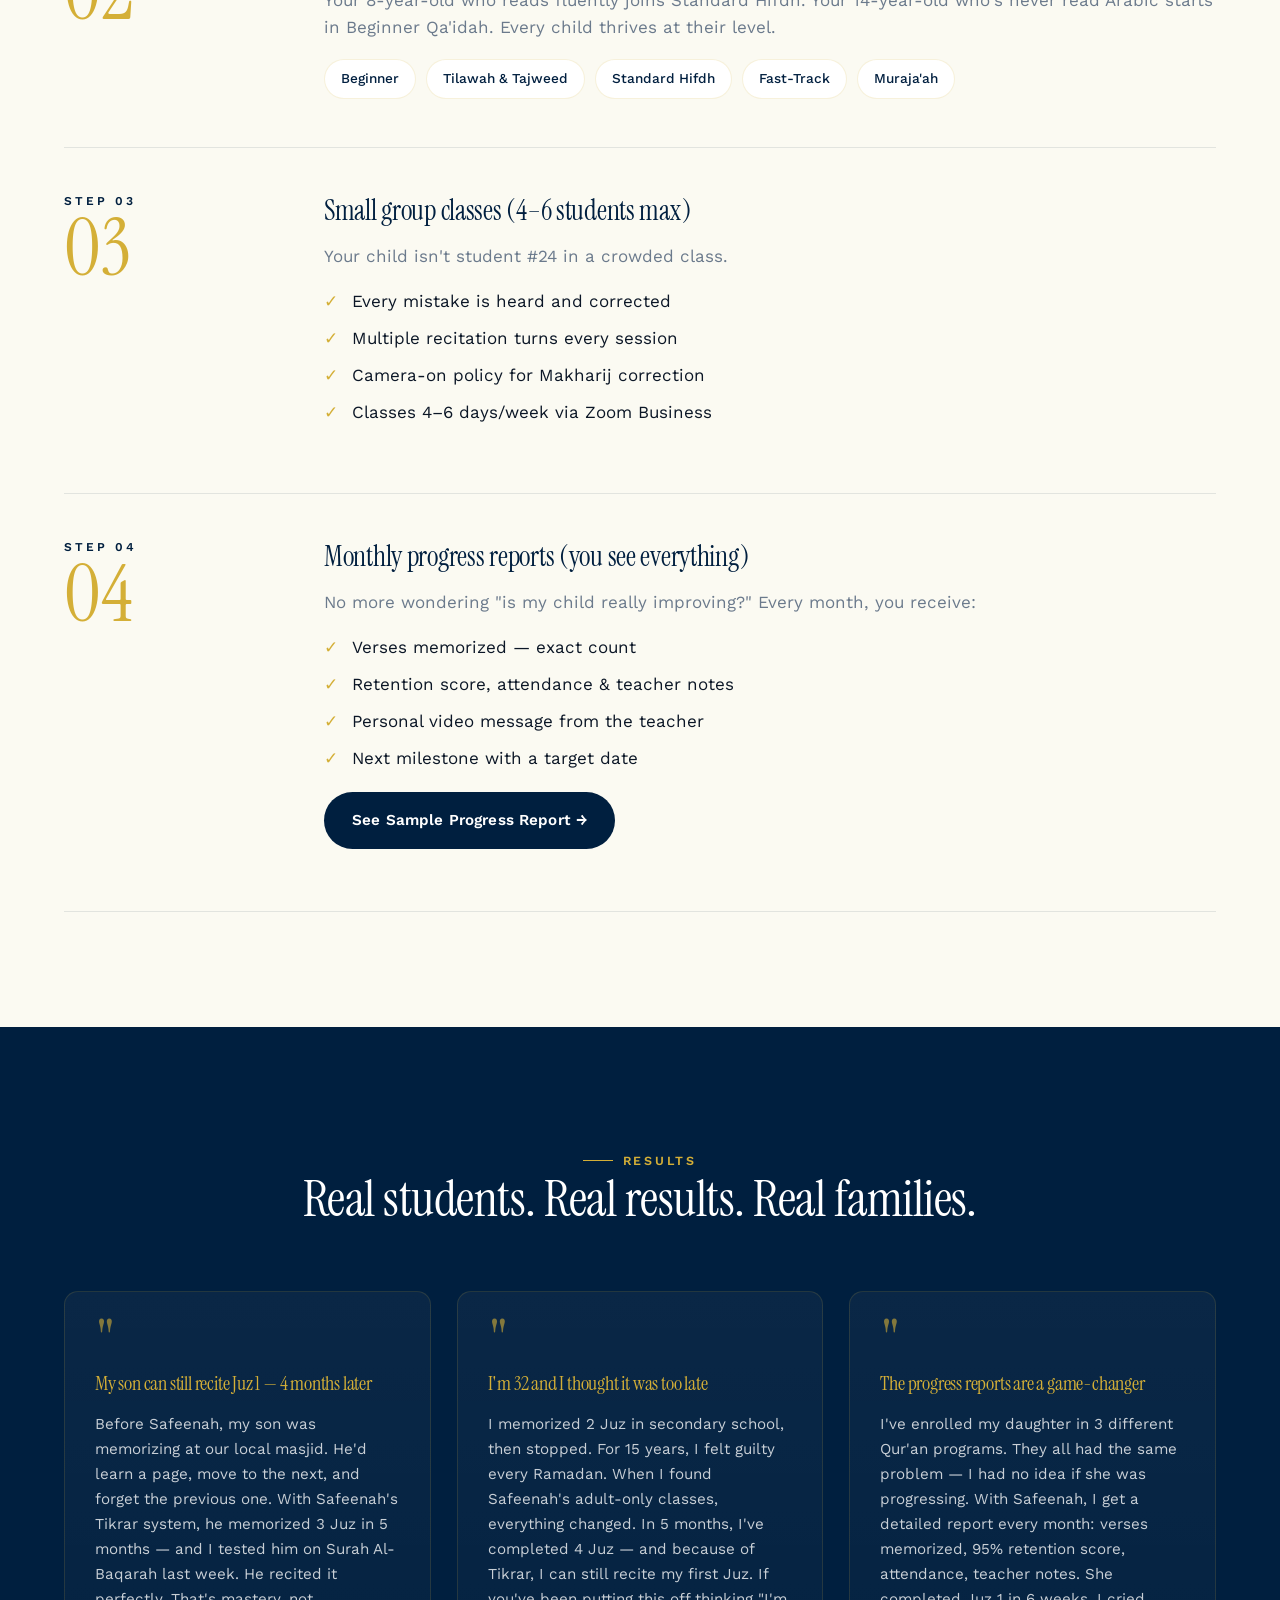
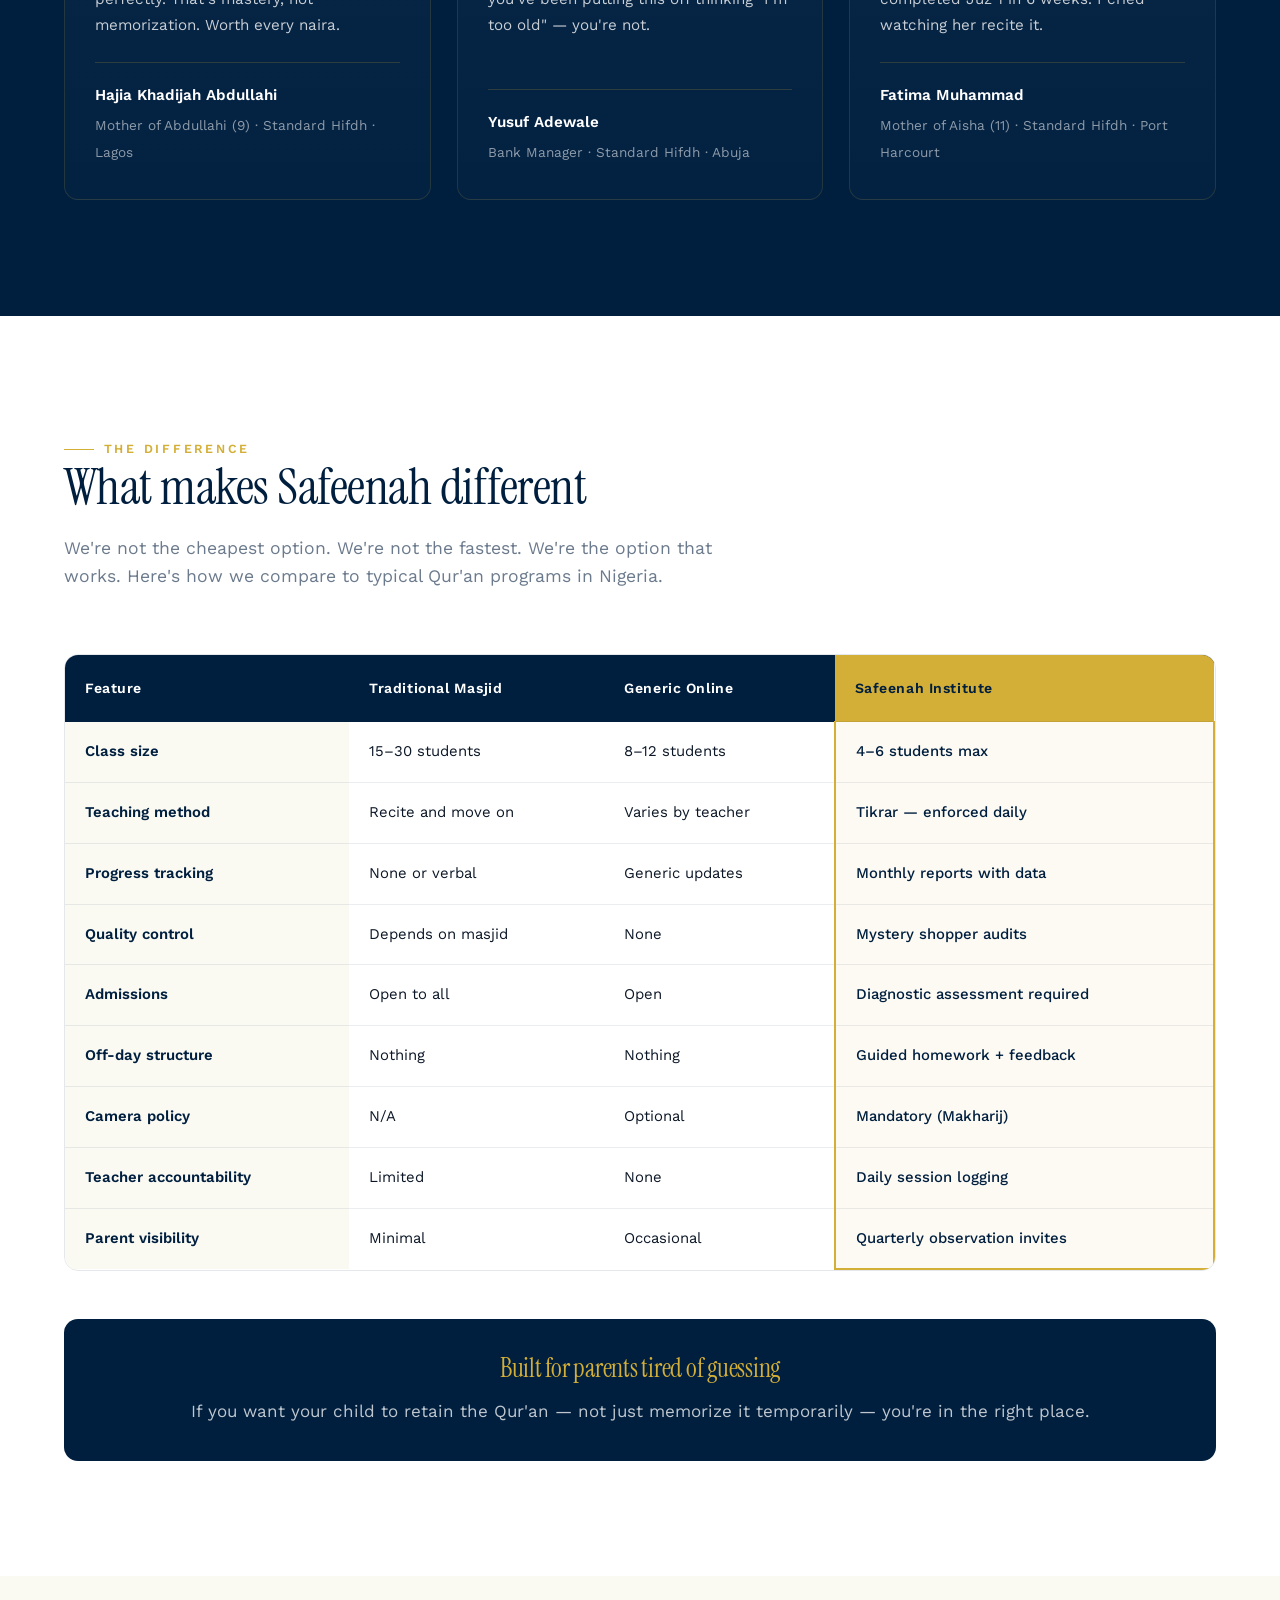
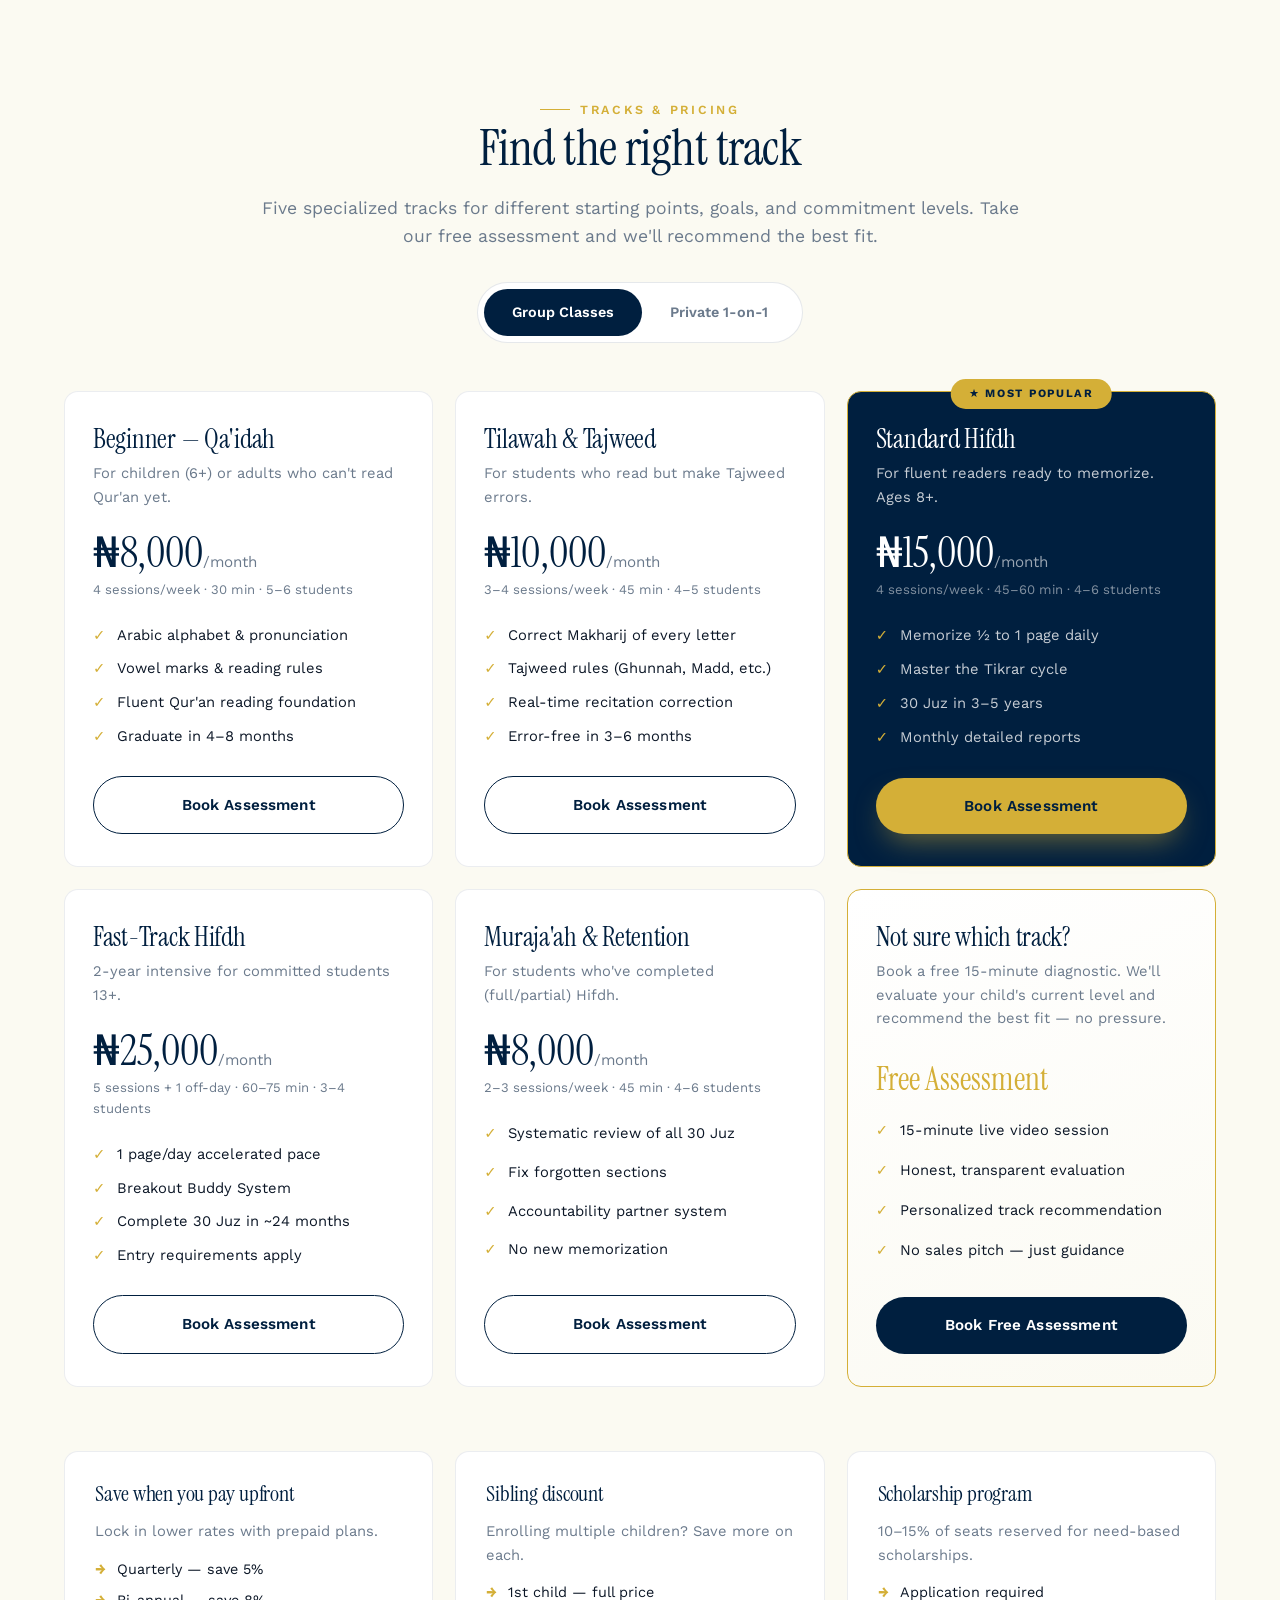
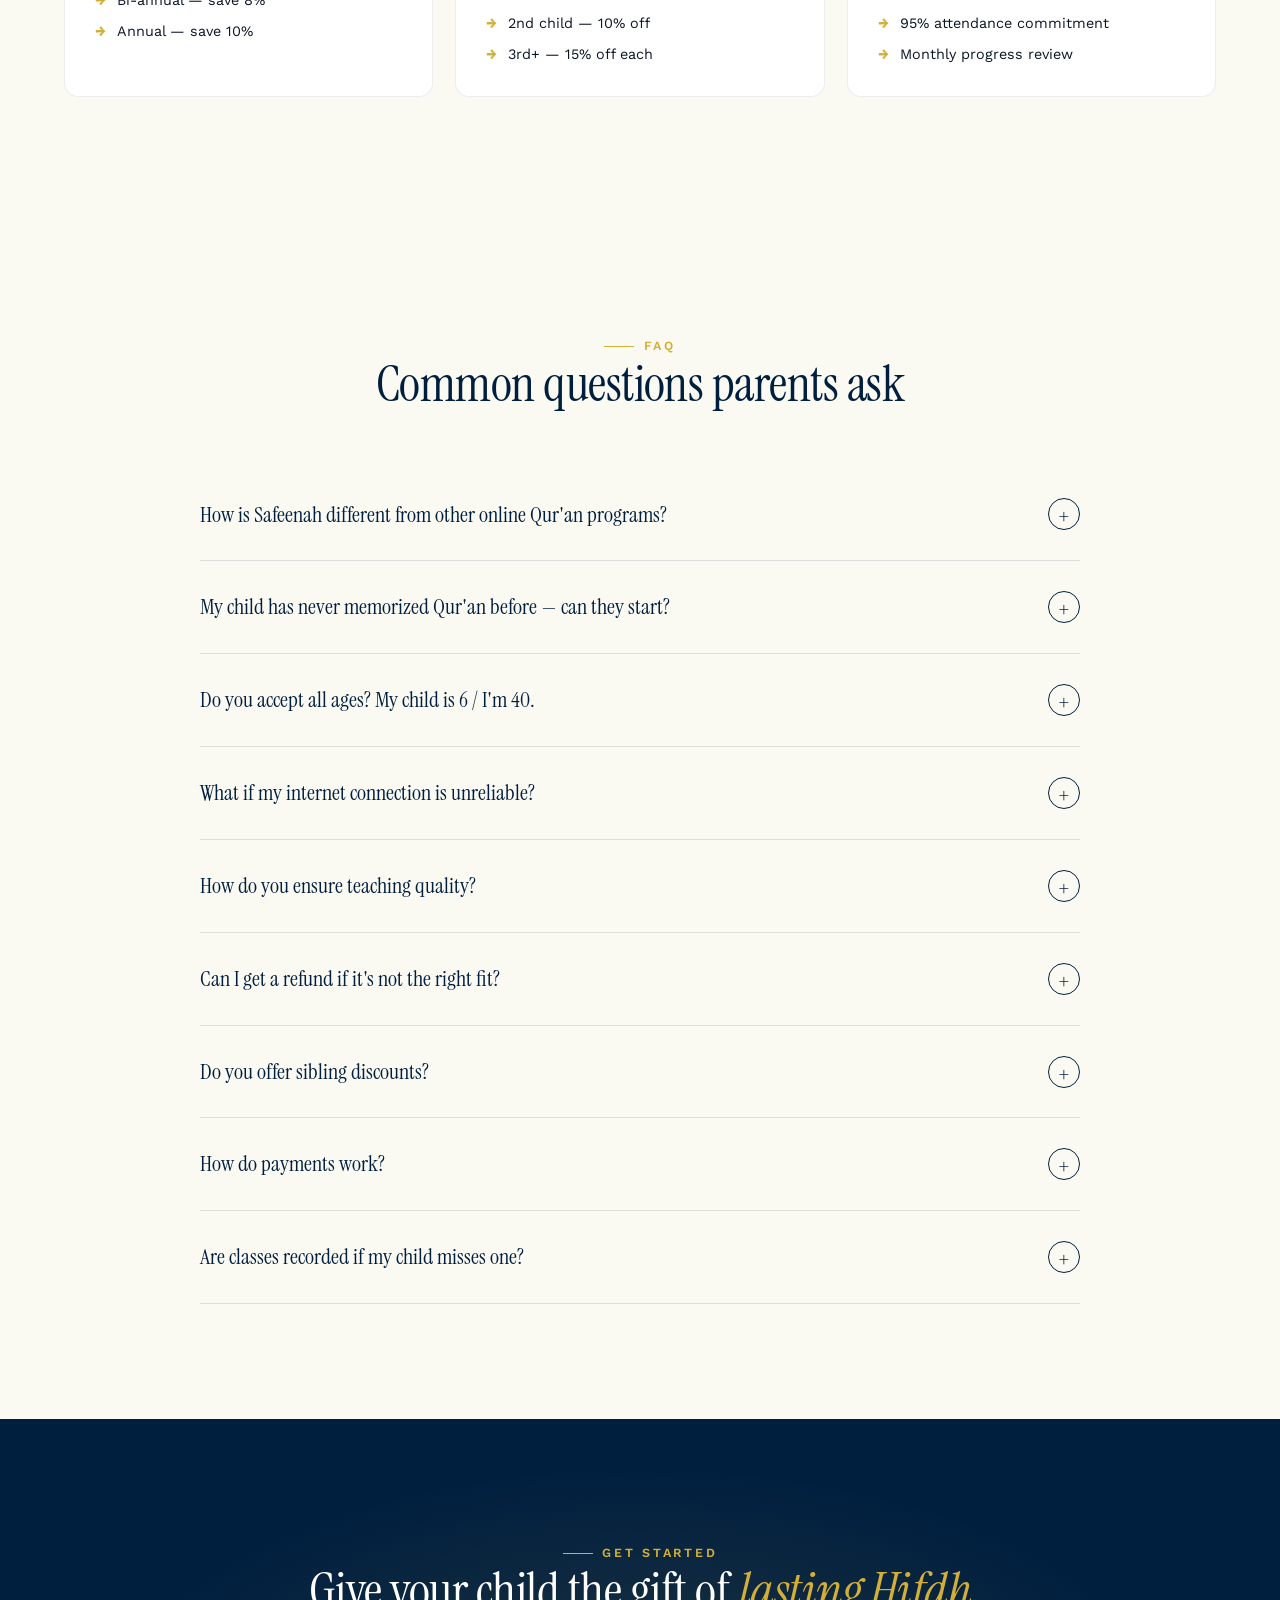
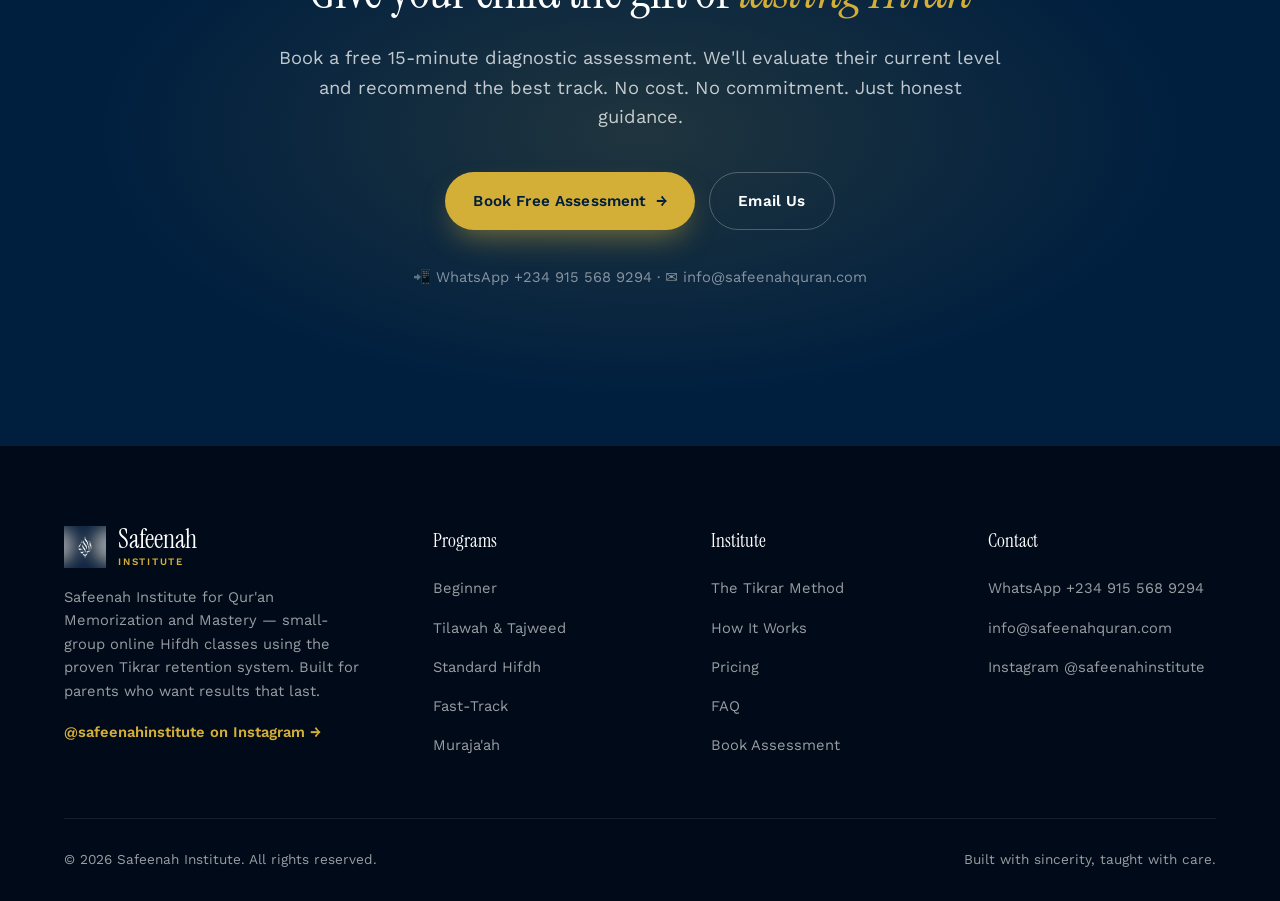
==== commit d5342ec4: "Added "About Us" nav link" ====
--- a/index.html
+++ b/index.html
@@ -25,6 +25,7 @@
     <div class="nav-links" id="navLinks">
       <a href="#method">Method</a>
       <a href="#how">How It Works</a>
+      <a href="#about">About</a>
       <a href="#tracks">Tracks</a>
       <a href="#pricing">Pricing</a>
       <a href="#faq">FAQ</a>
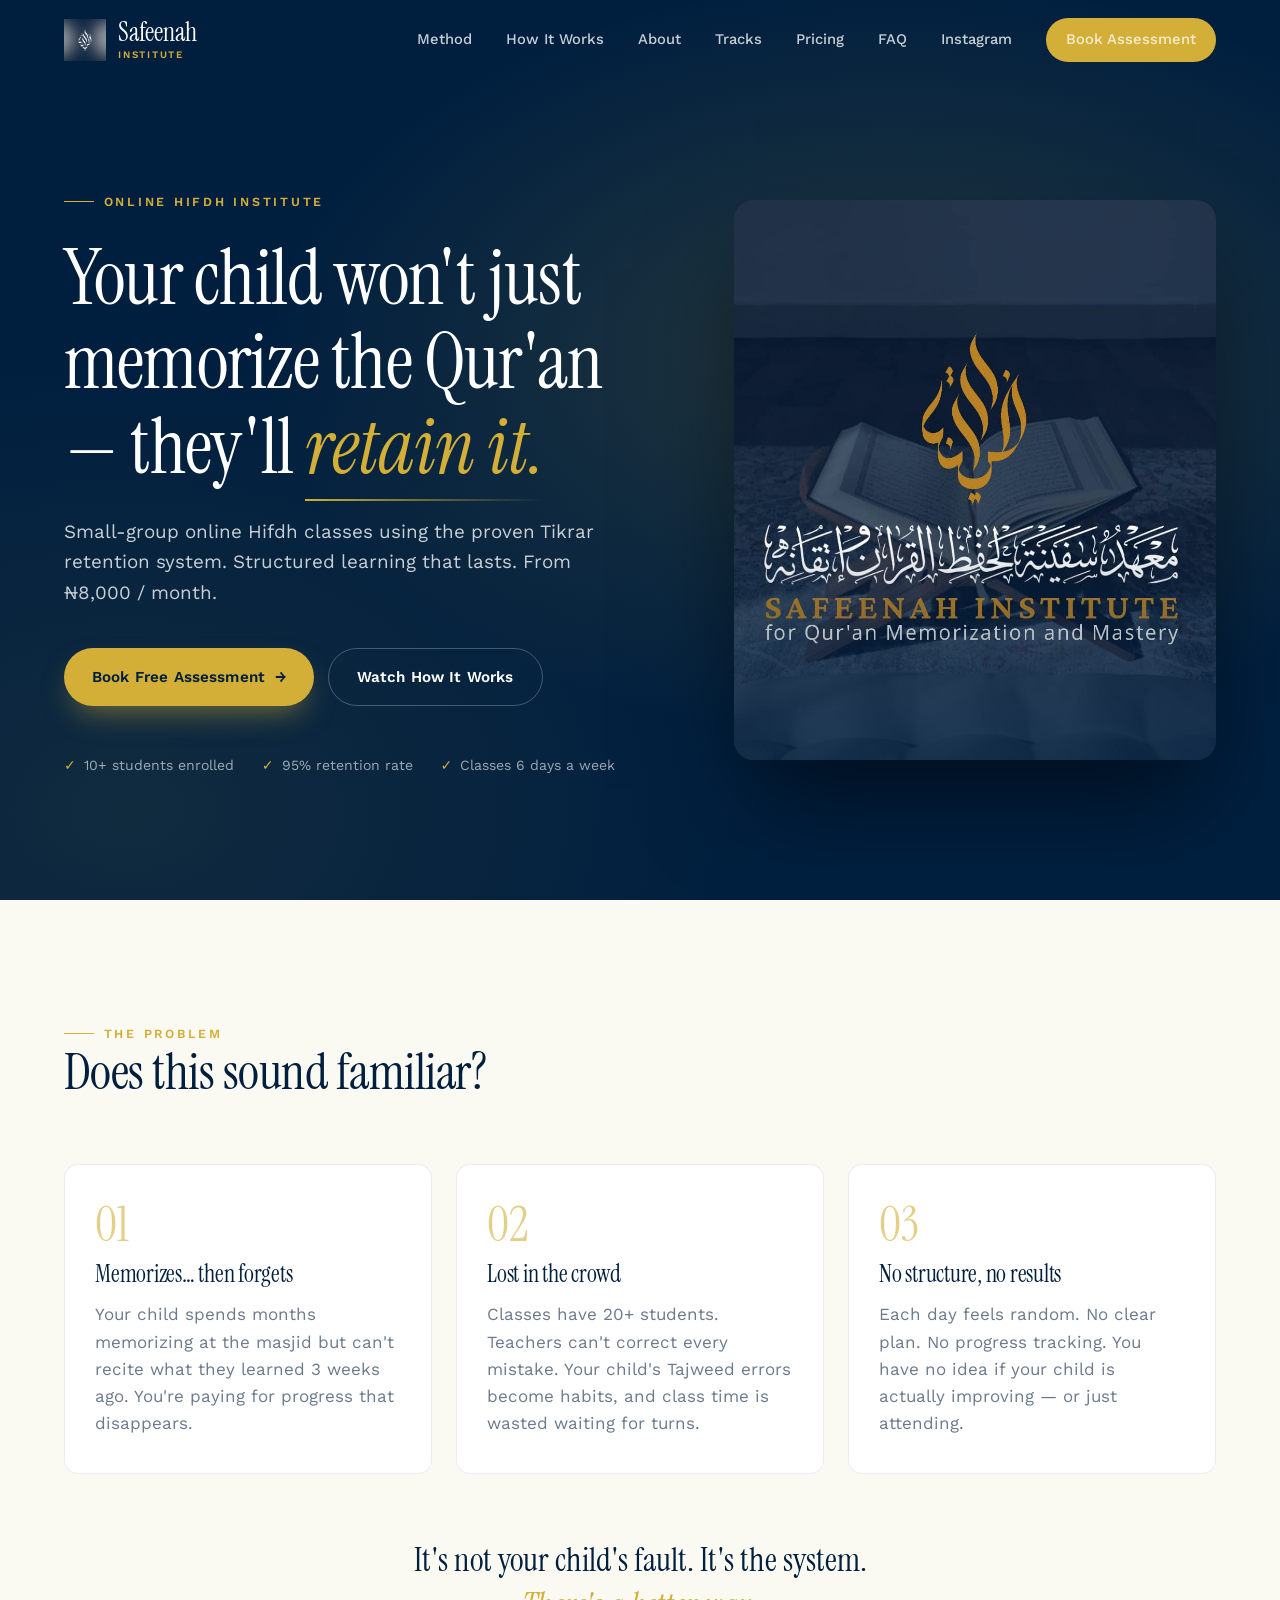
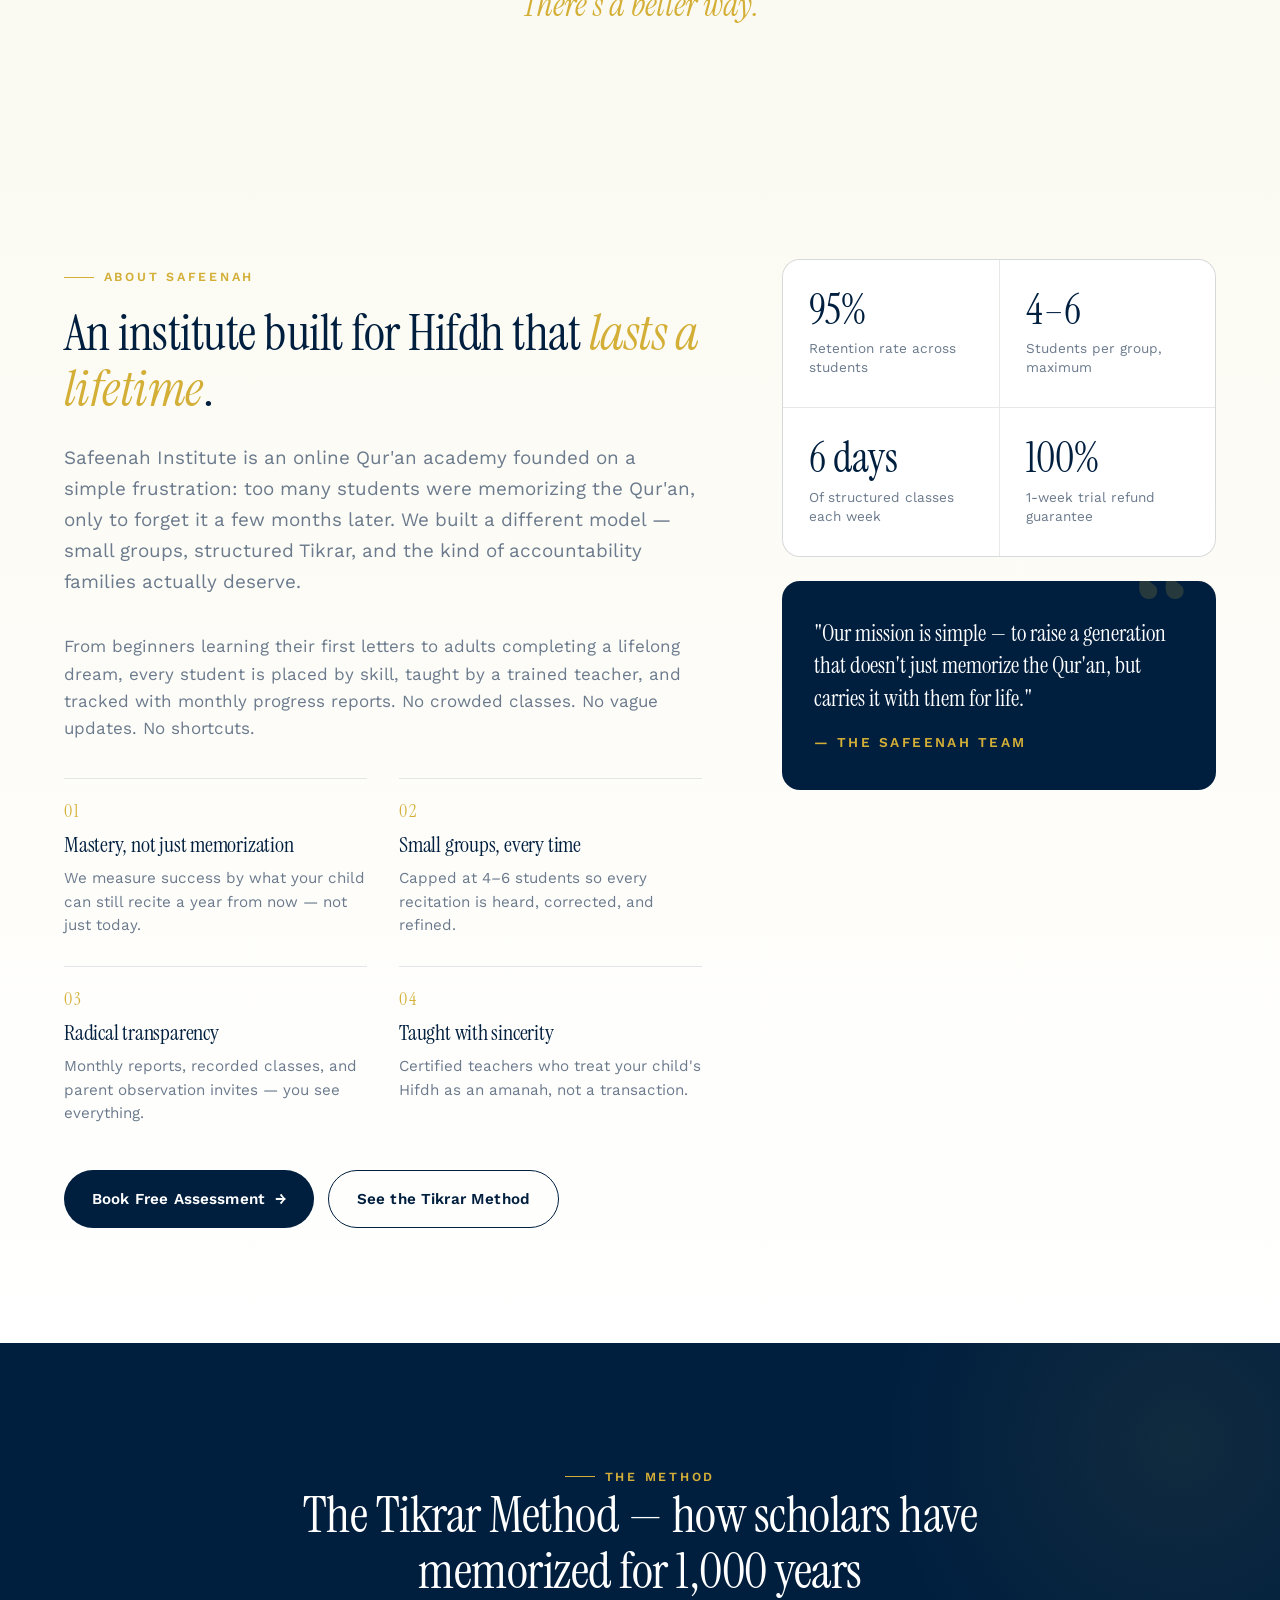
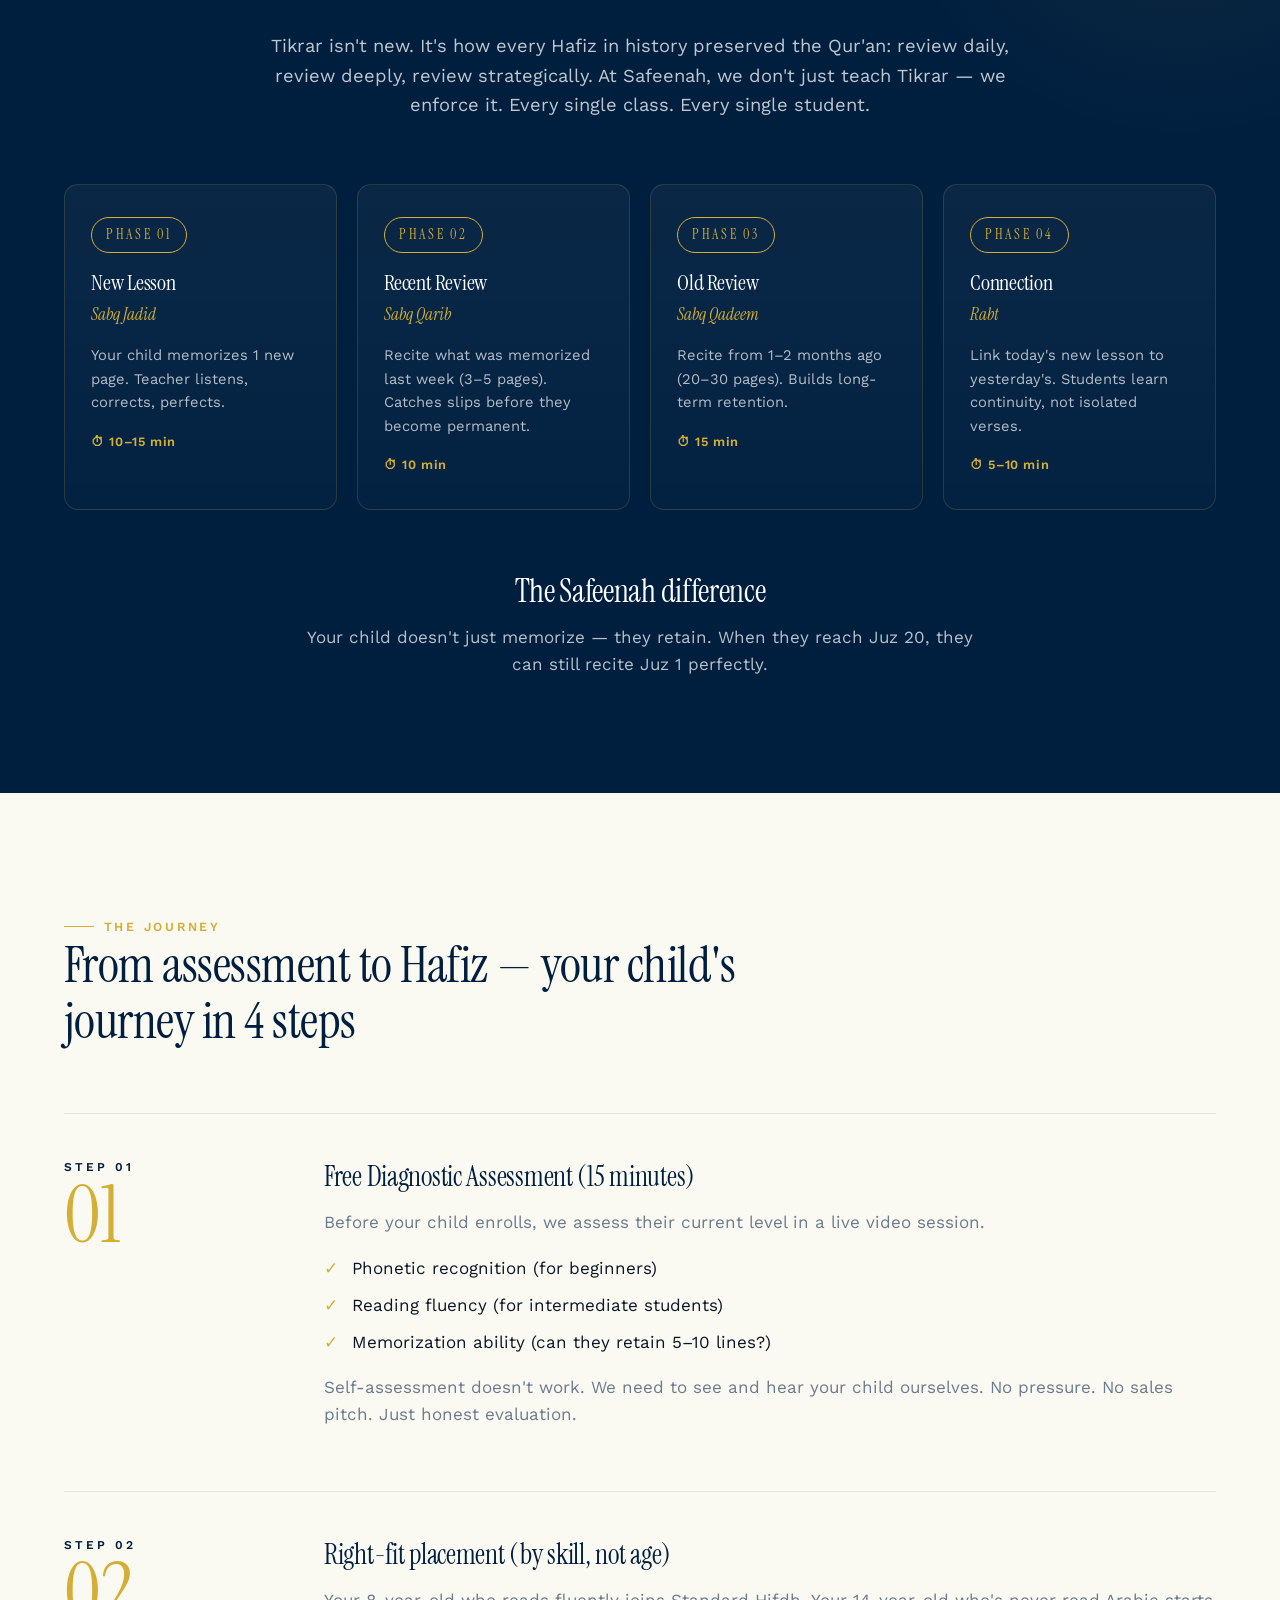
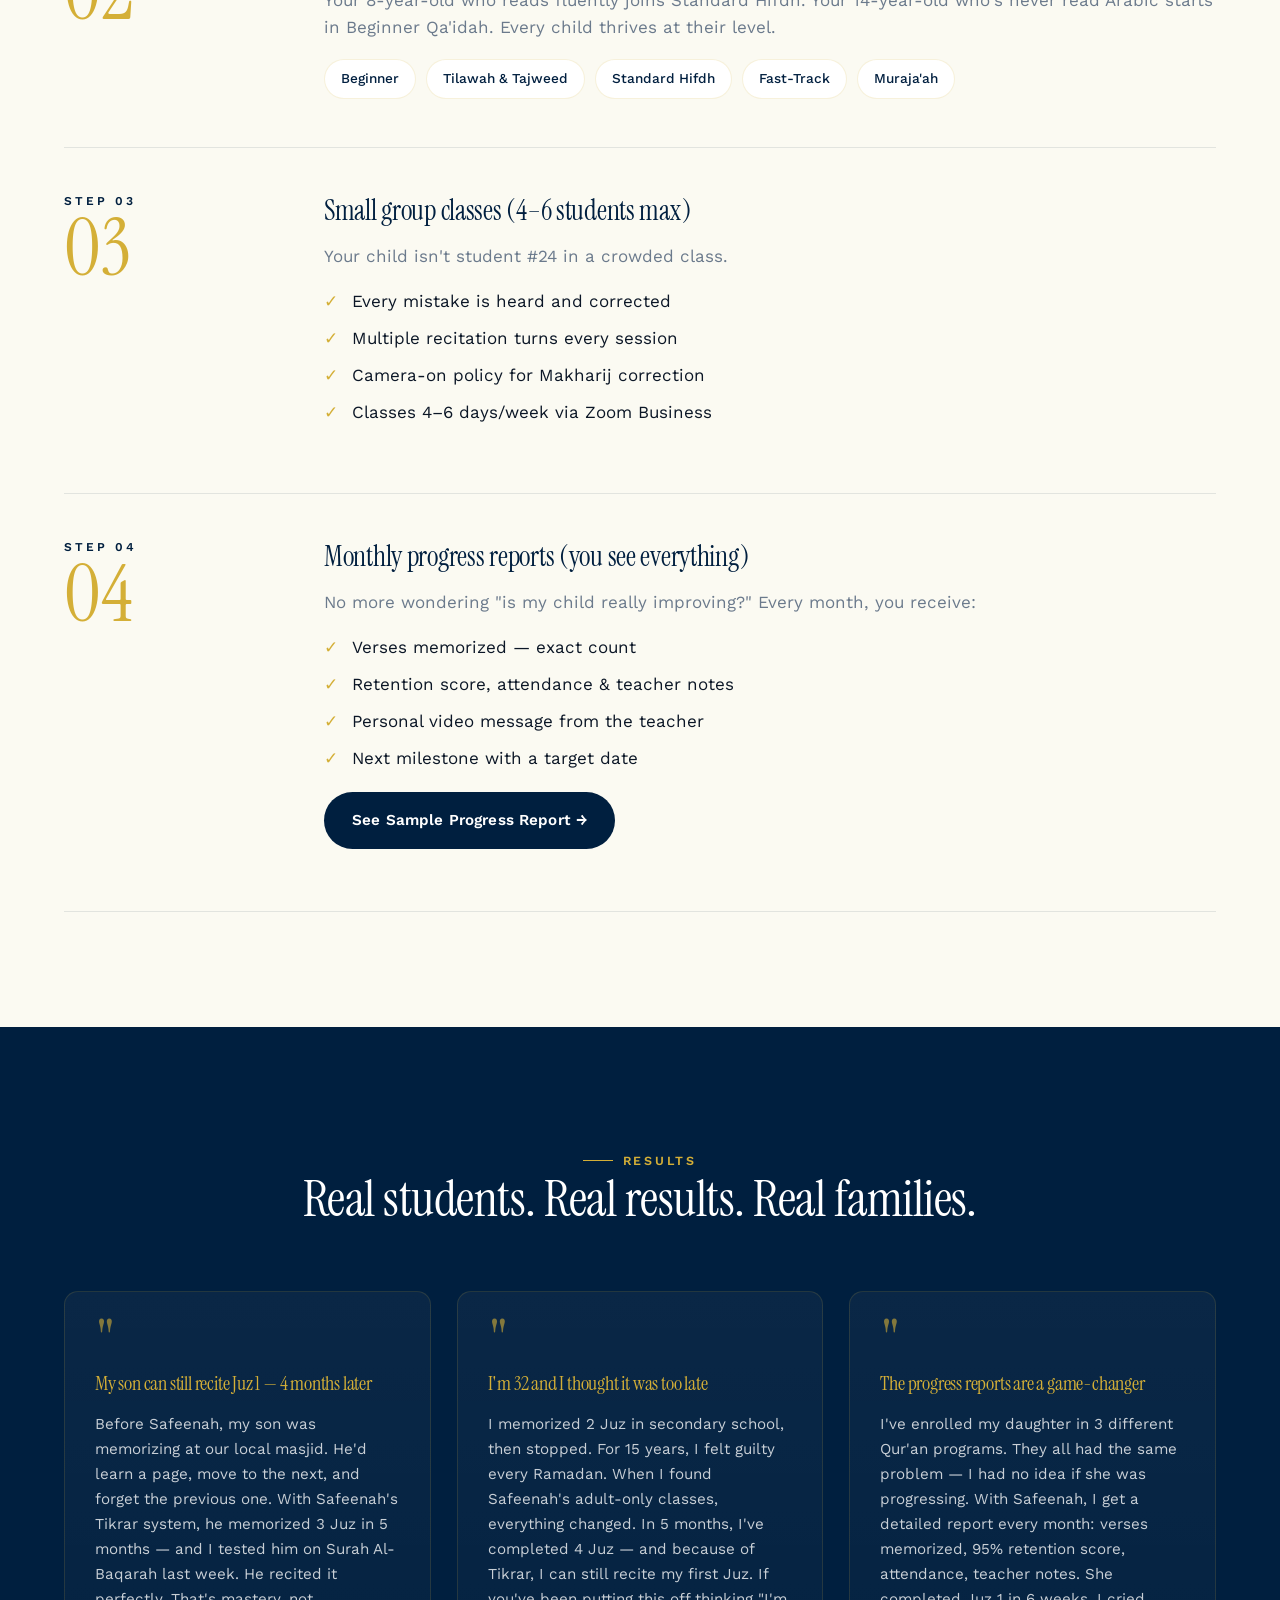
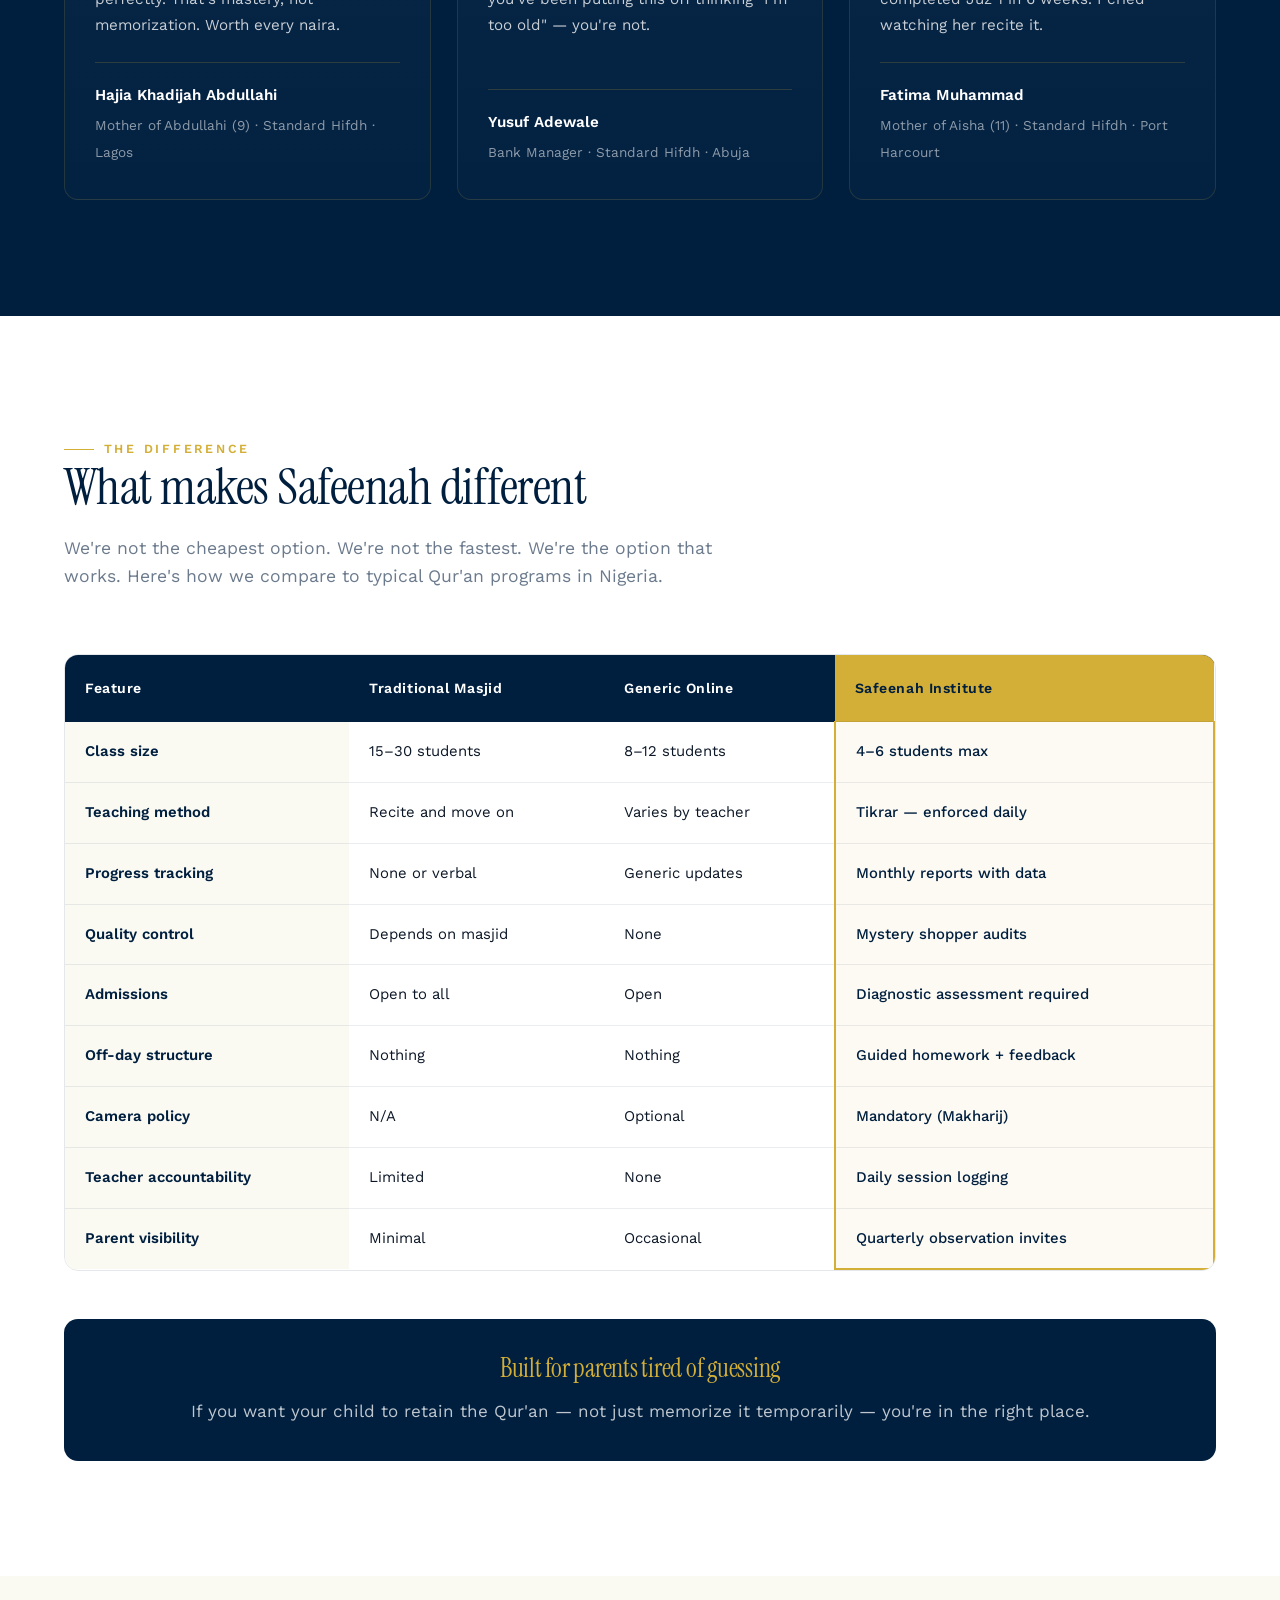
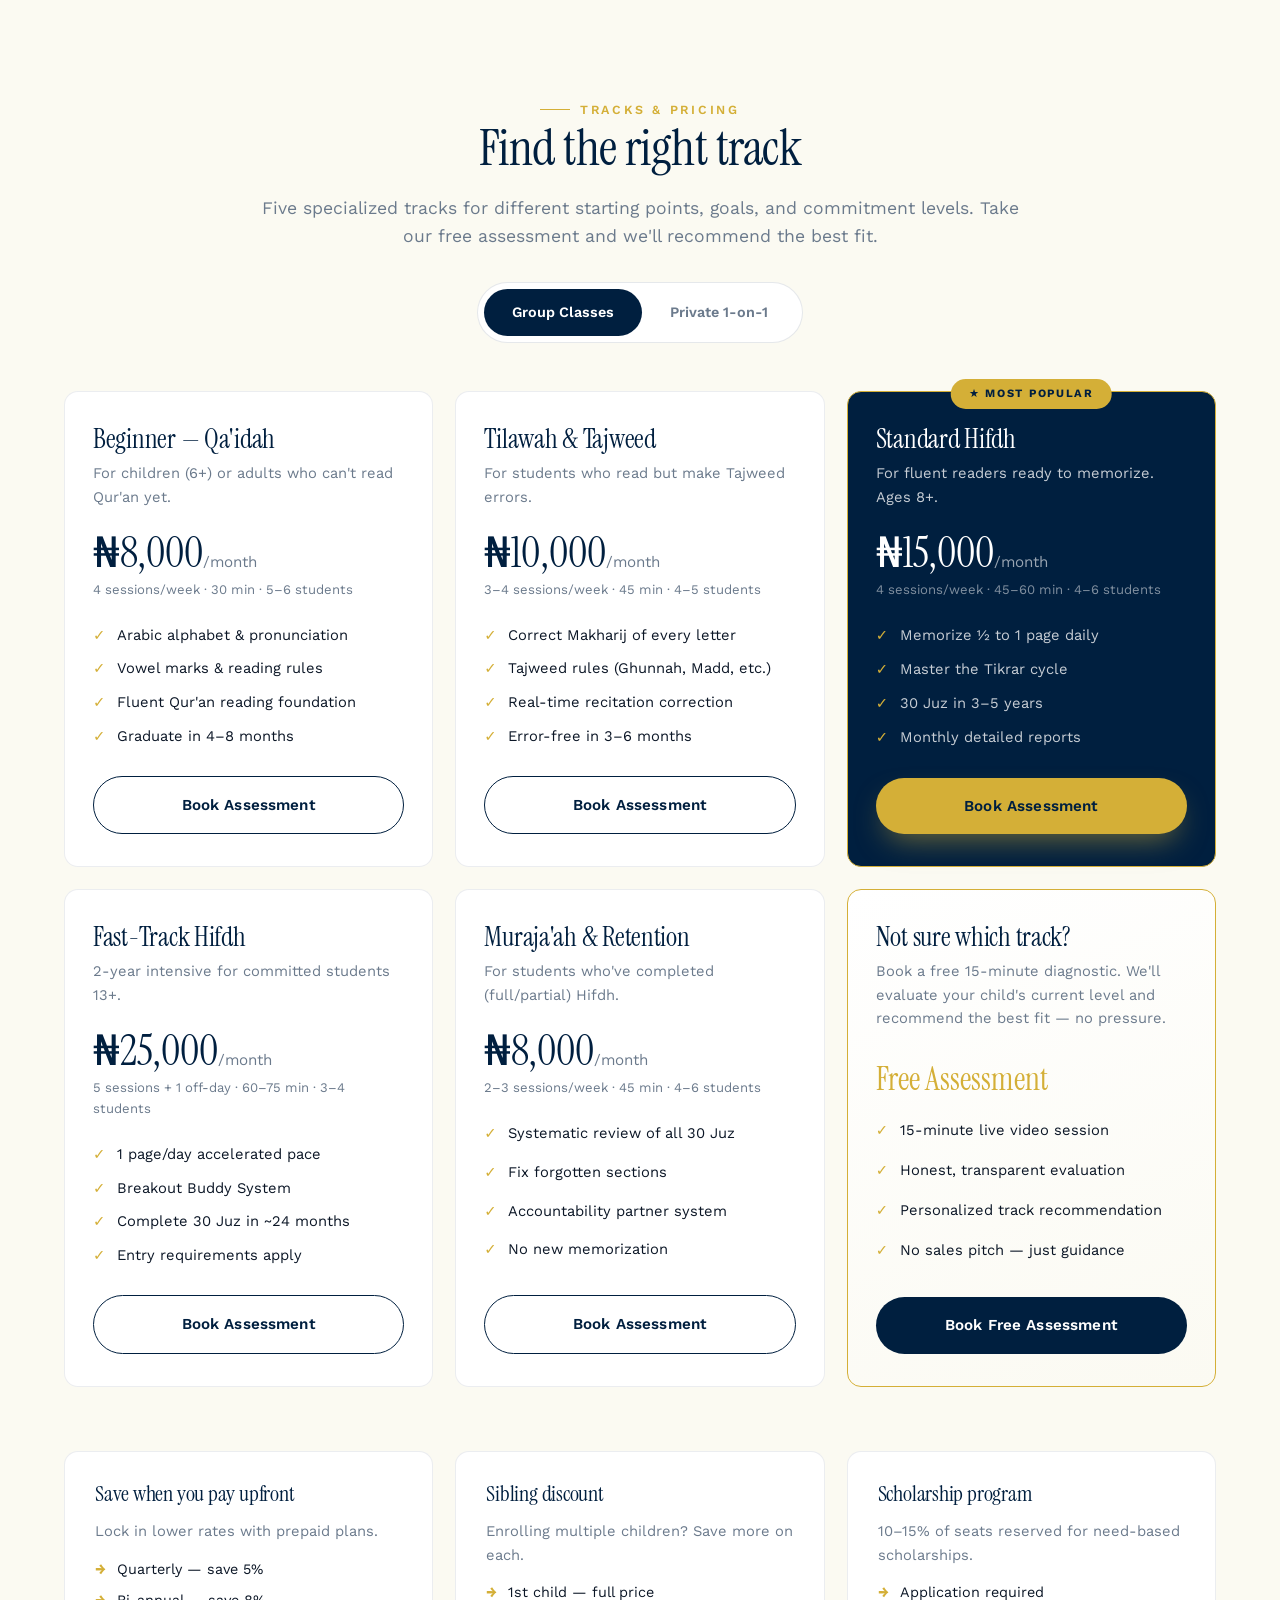
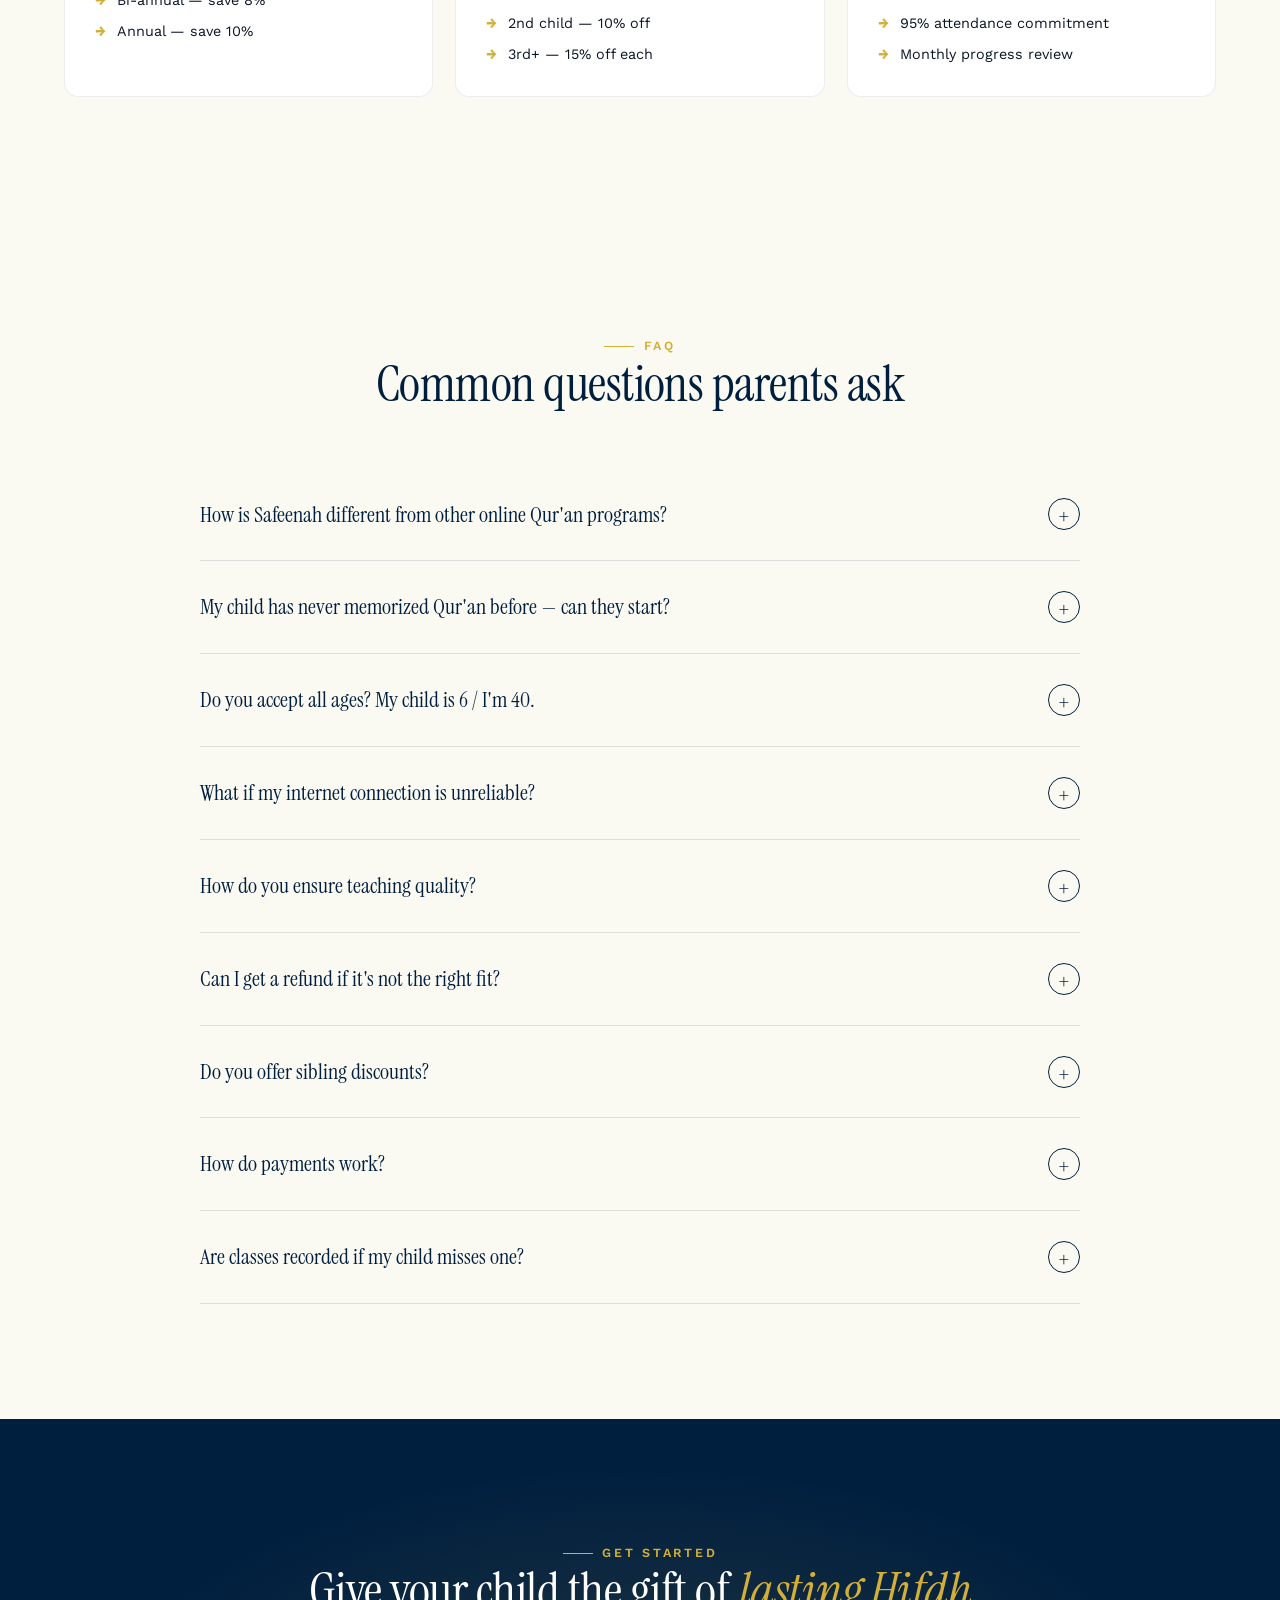
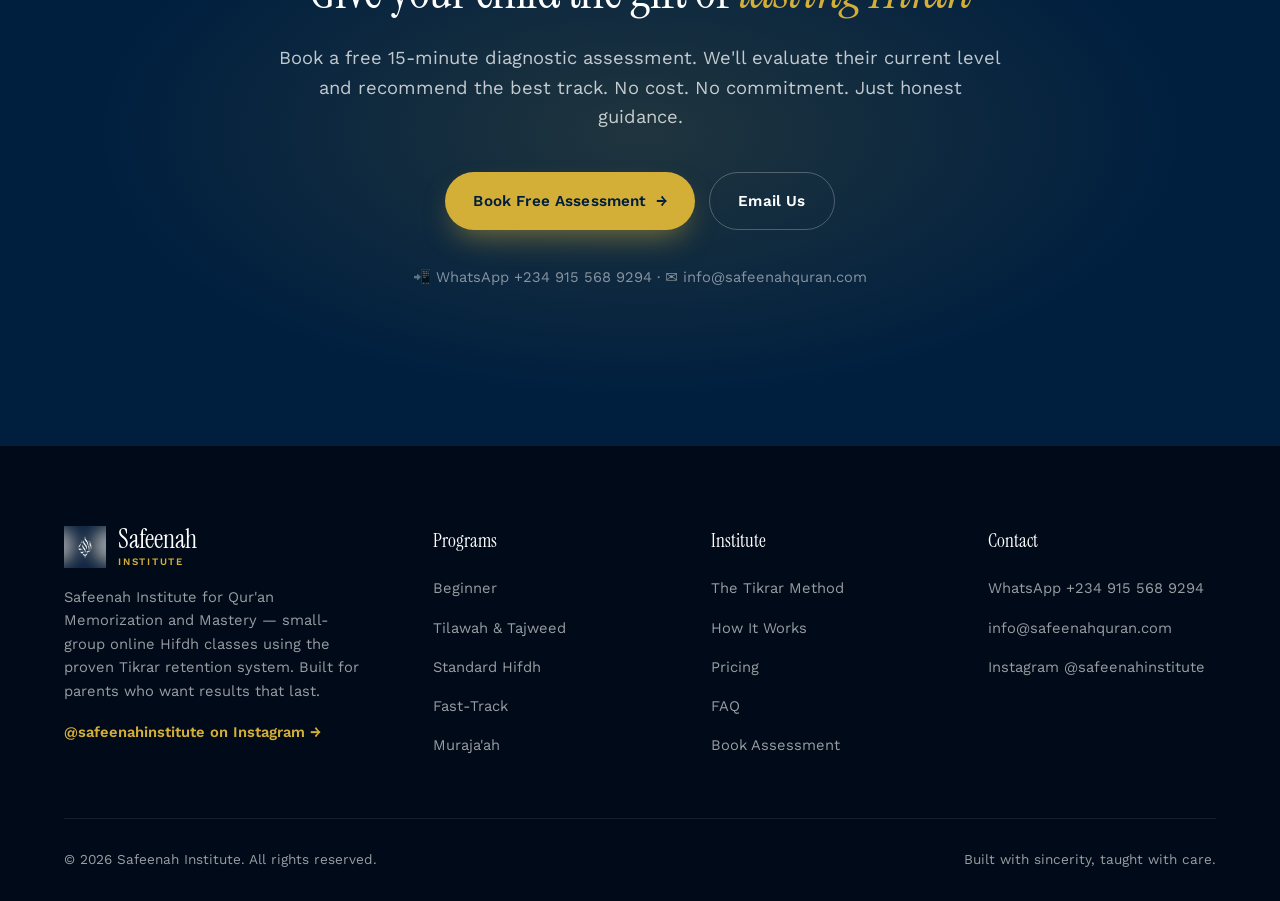
==== commit a6b3e393: "Commented out hero badge" ====
--- a/index.html
+++ b/index.html
@@ -55,10 +55,10 @@
     </div>
     <div class="hero-visual">
       <img src="assets/hero.jpg" alt="Open Qur'an illuminated by warm light" width="1600" height="1200">
-      <div class="hero-badge">
+      <!-- <div class="hero-badge">
         <div class="ring">ت</div>
         <p><strong>Tikrar Method</strong>The 1,000-year-old retention system, enforced every class.</p>
-      </div>
+      </div> -->
     </div>
   </div>
 </header>
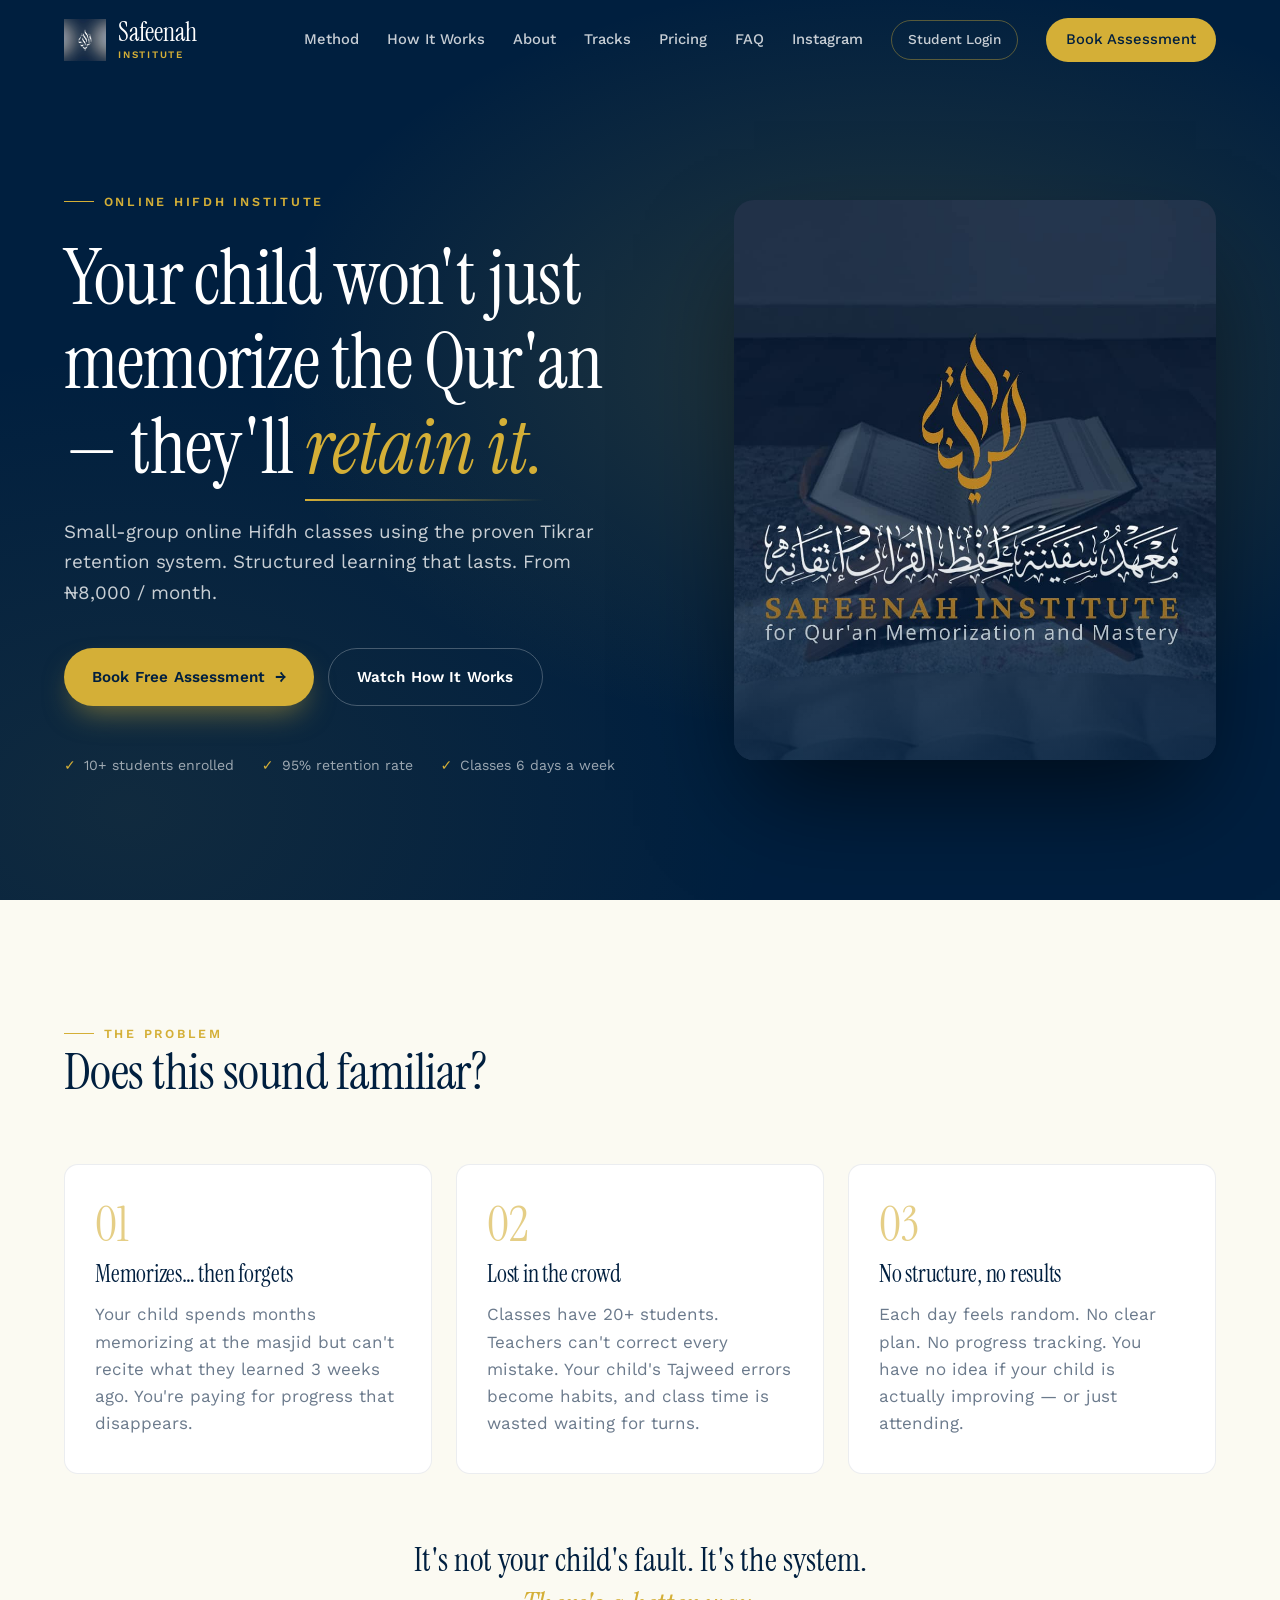
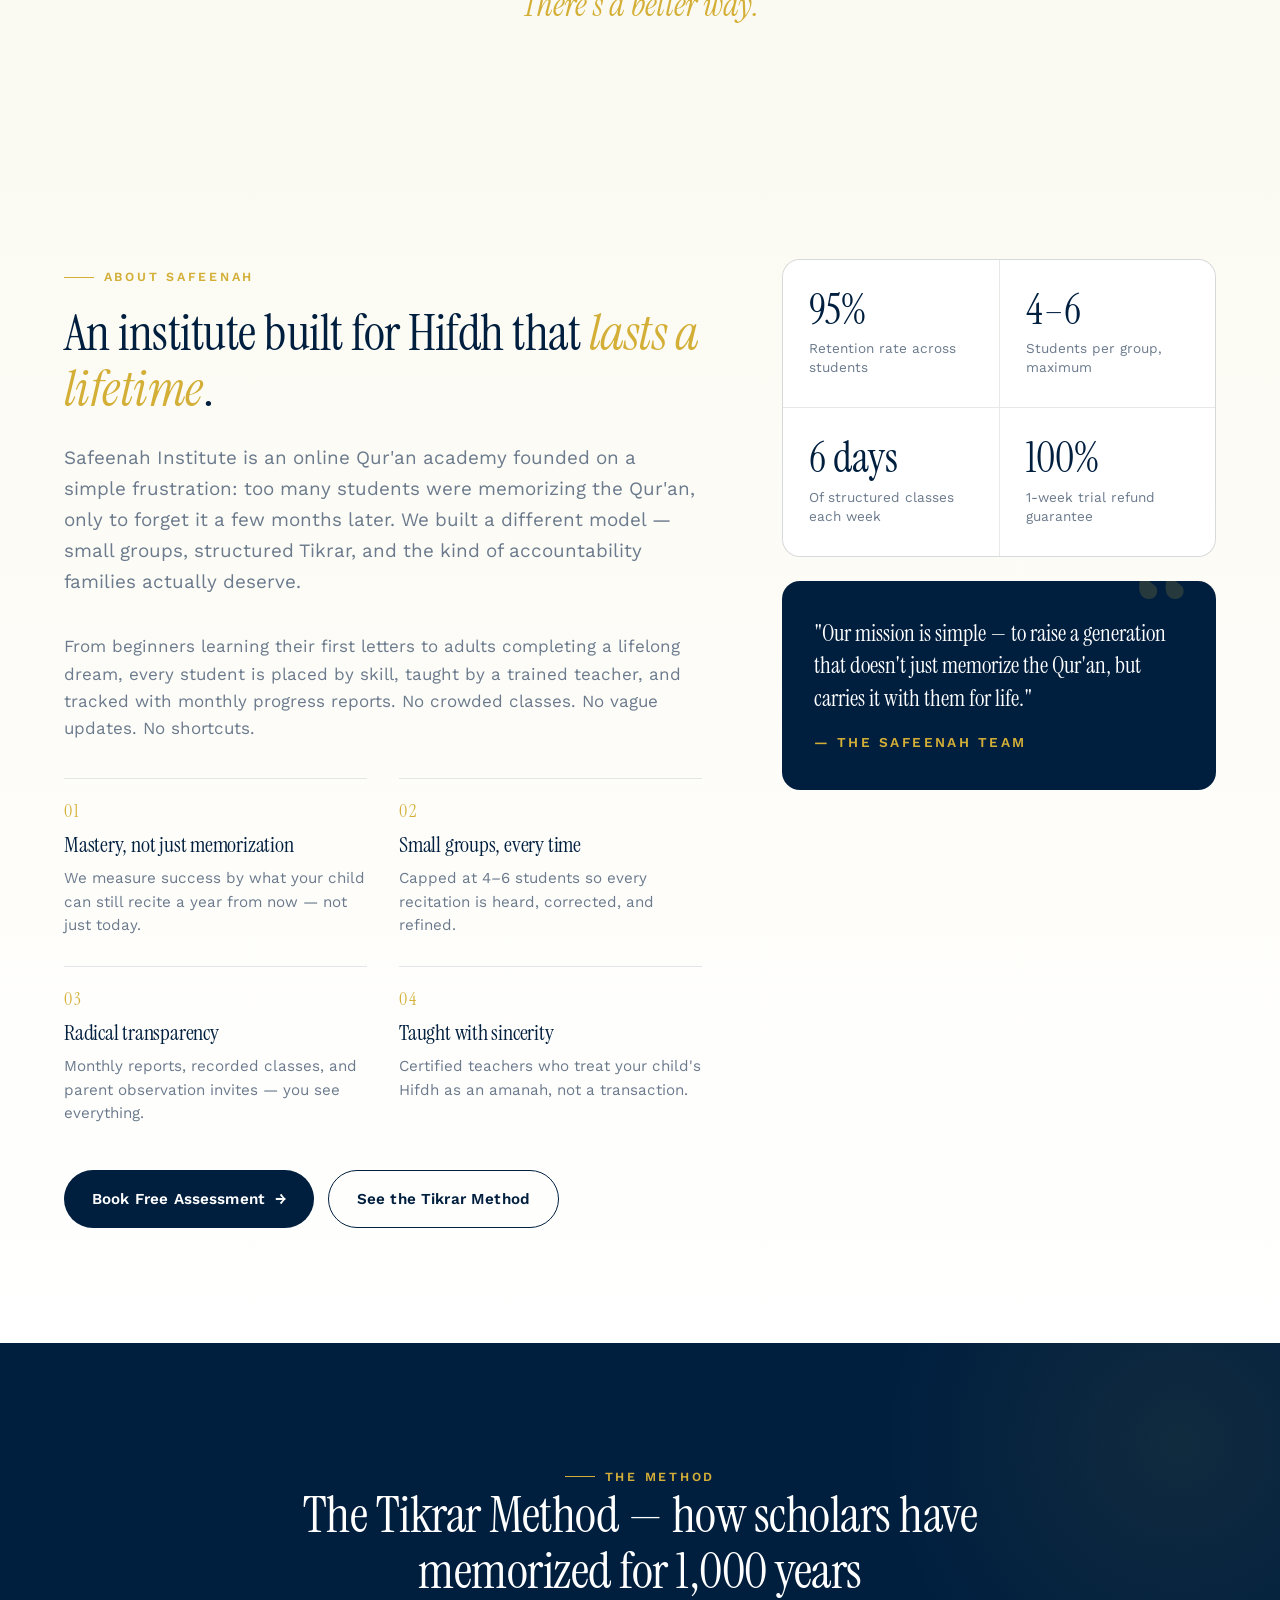
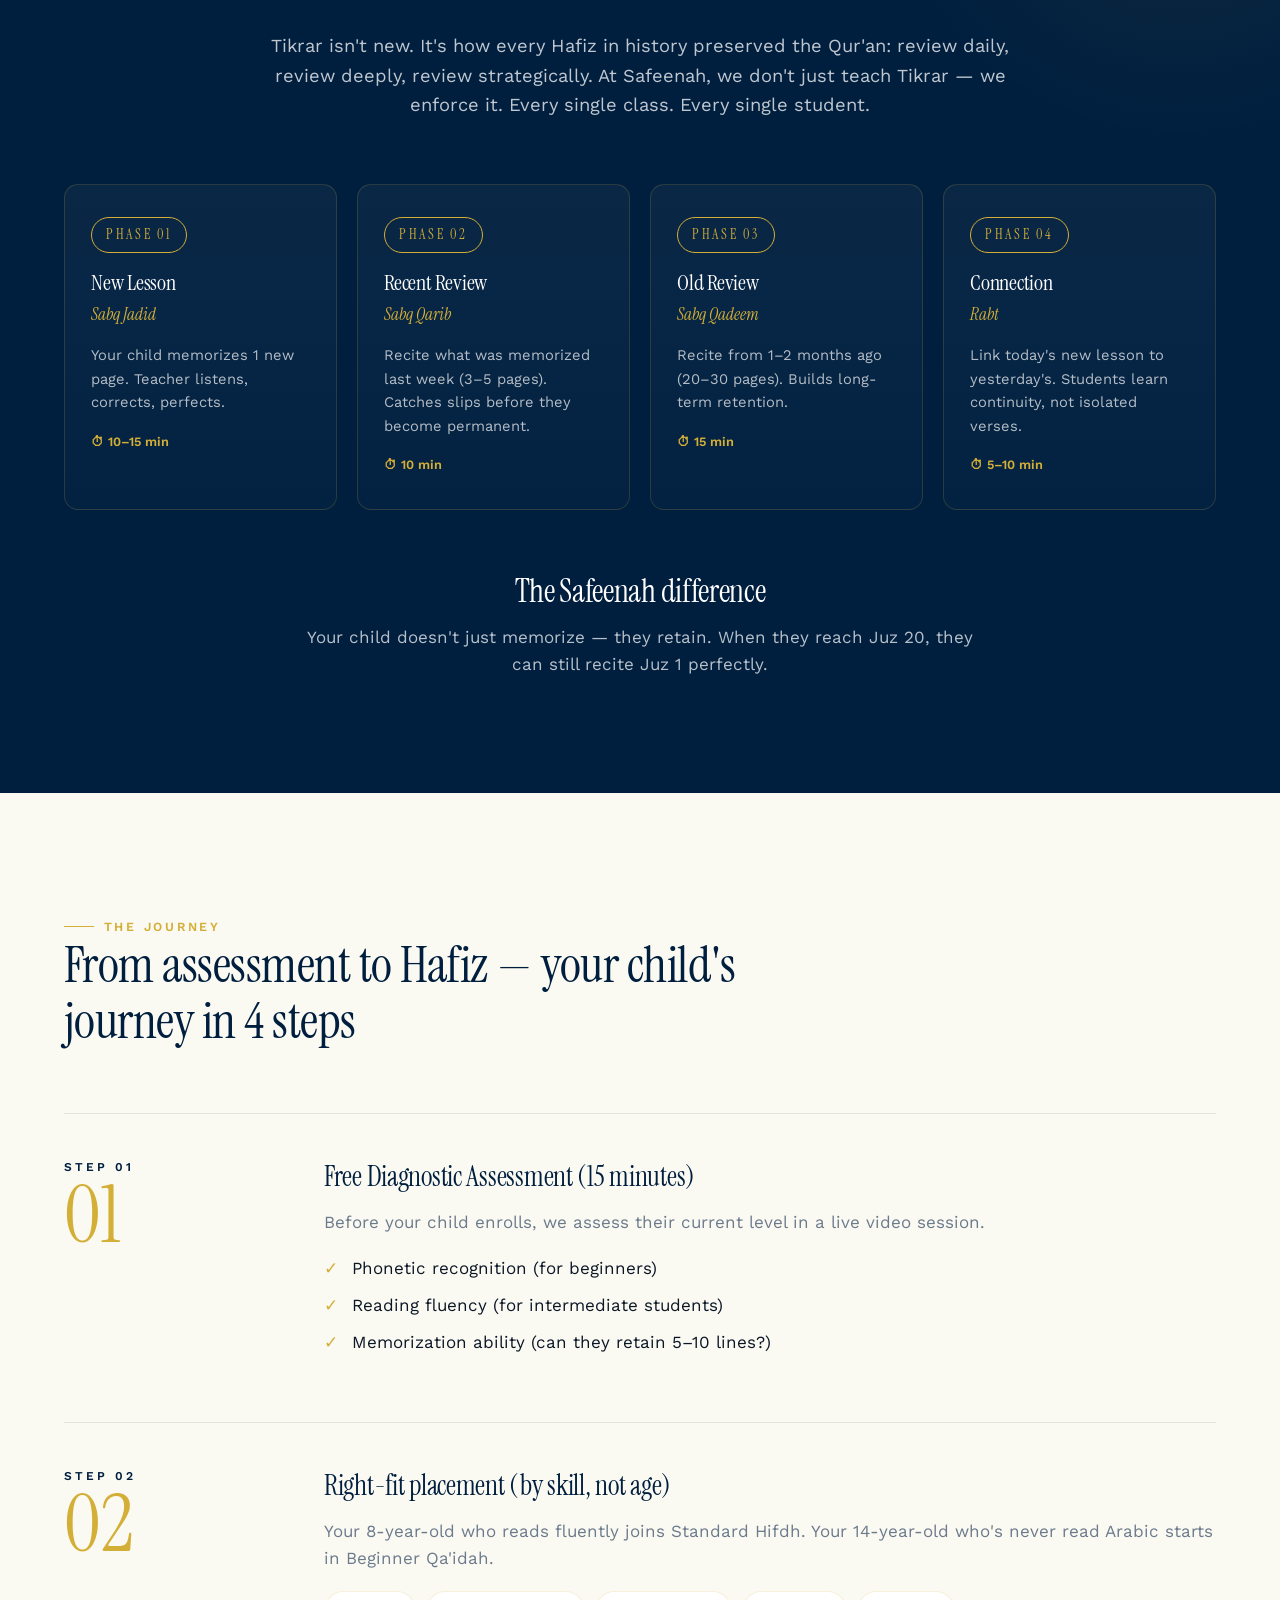
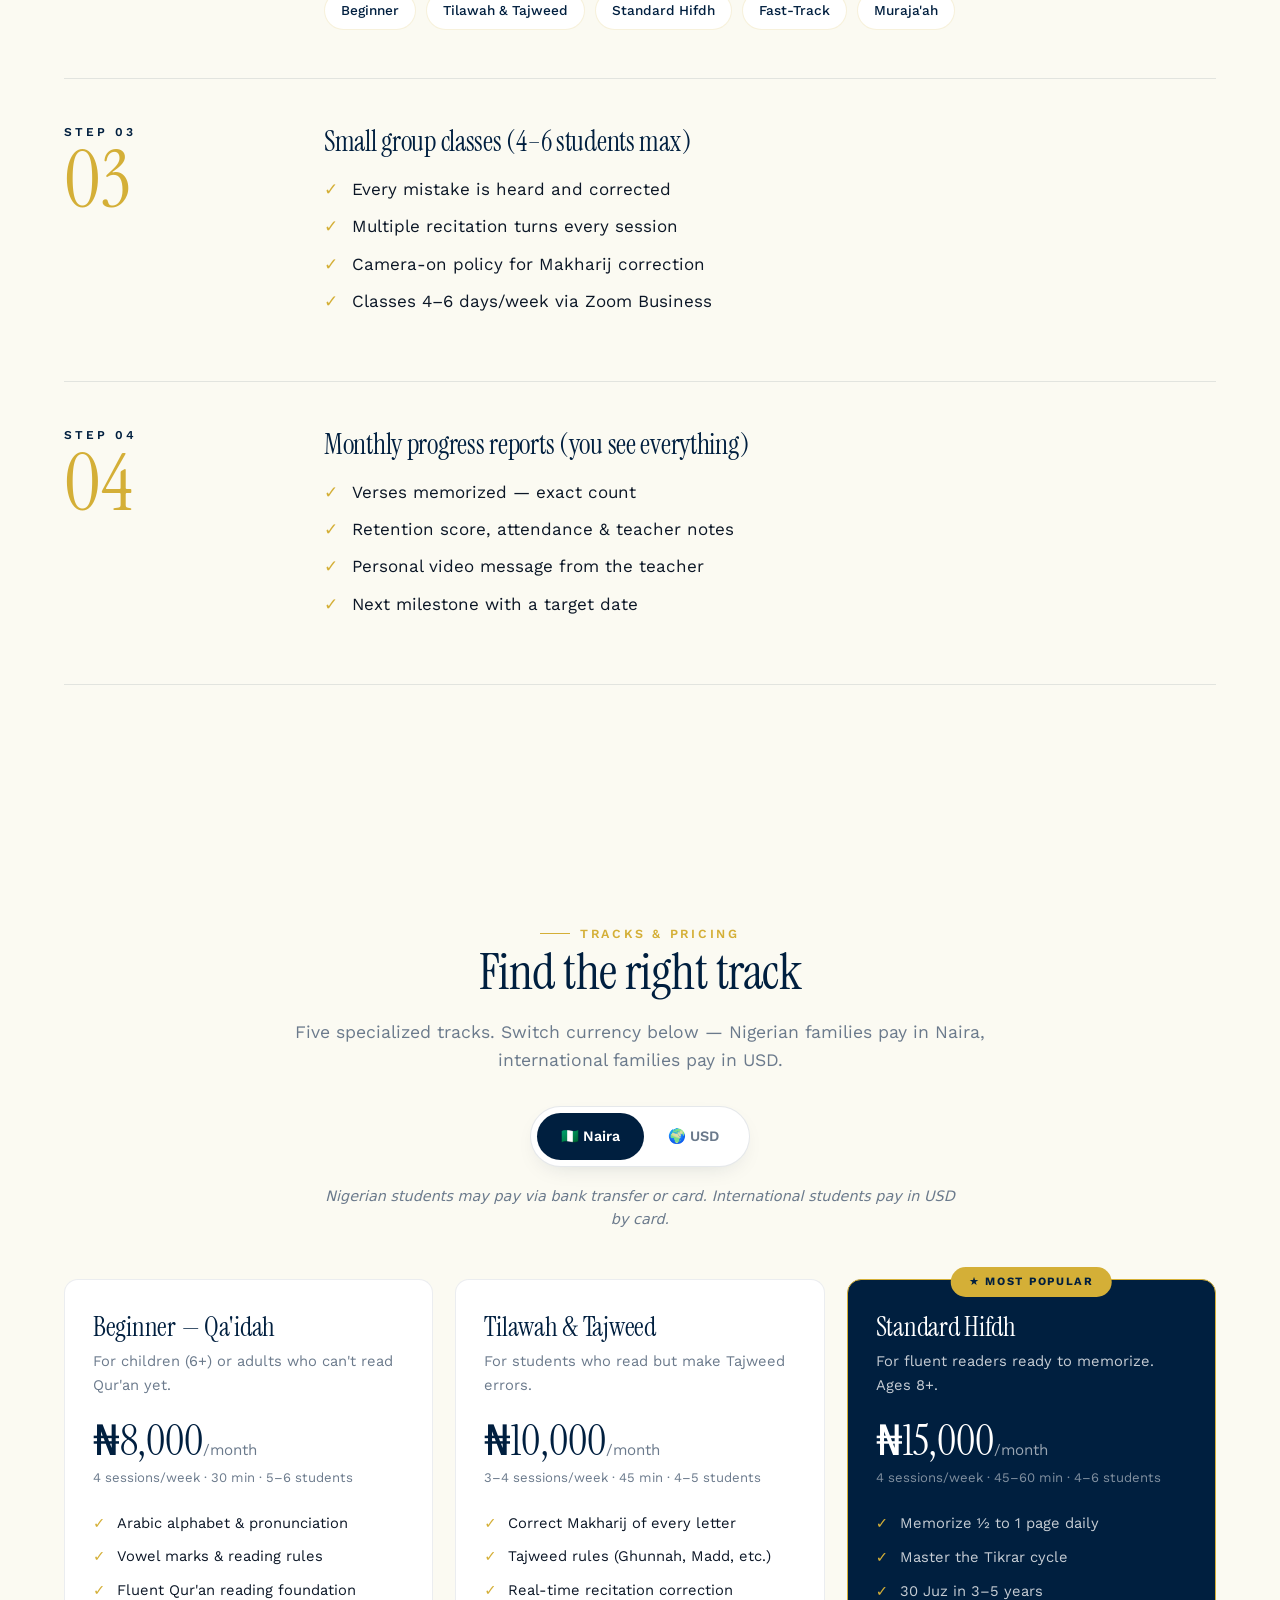
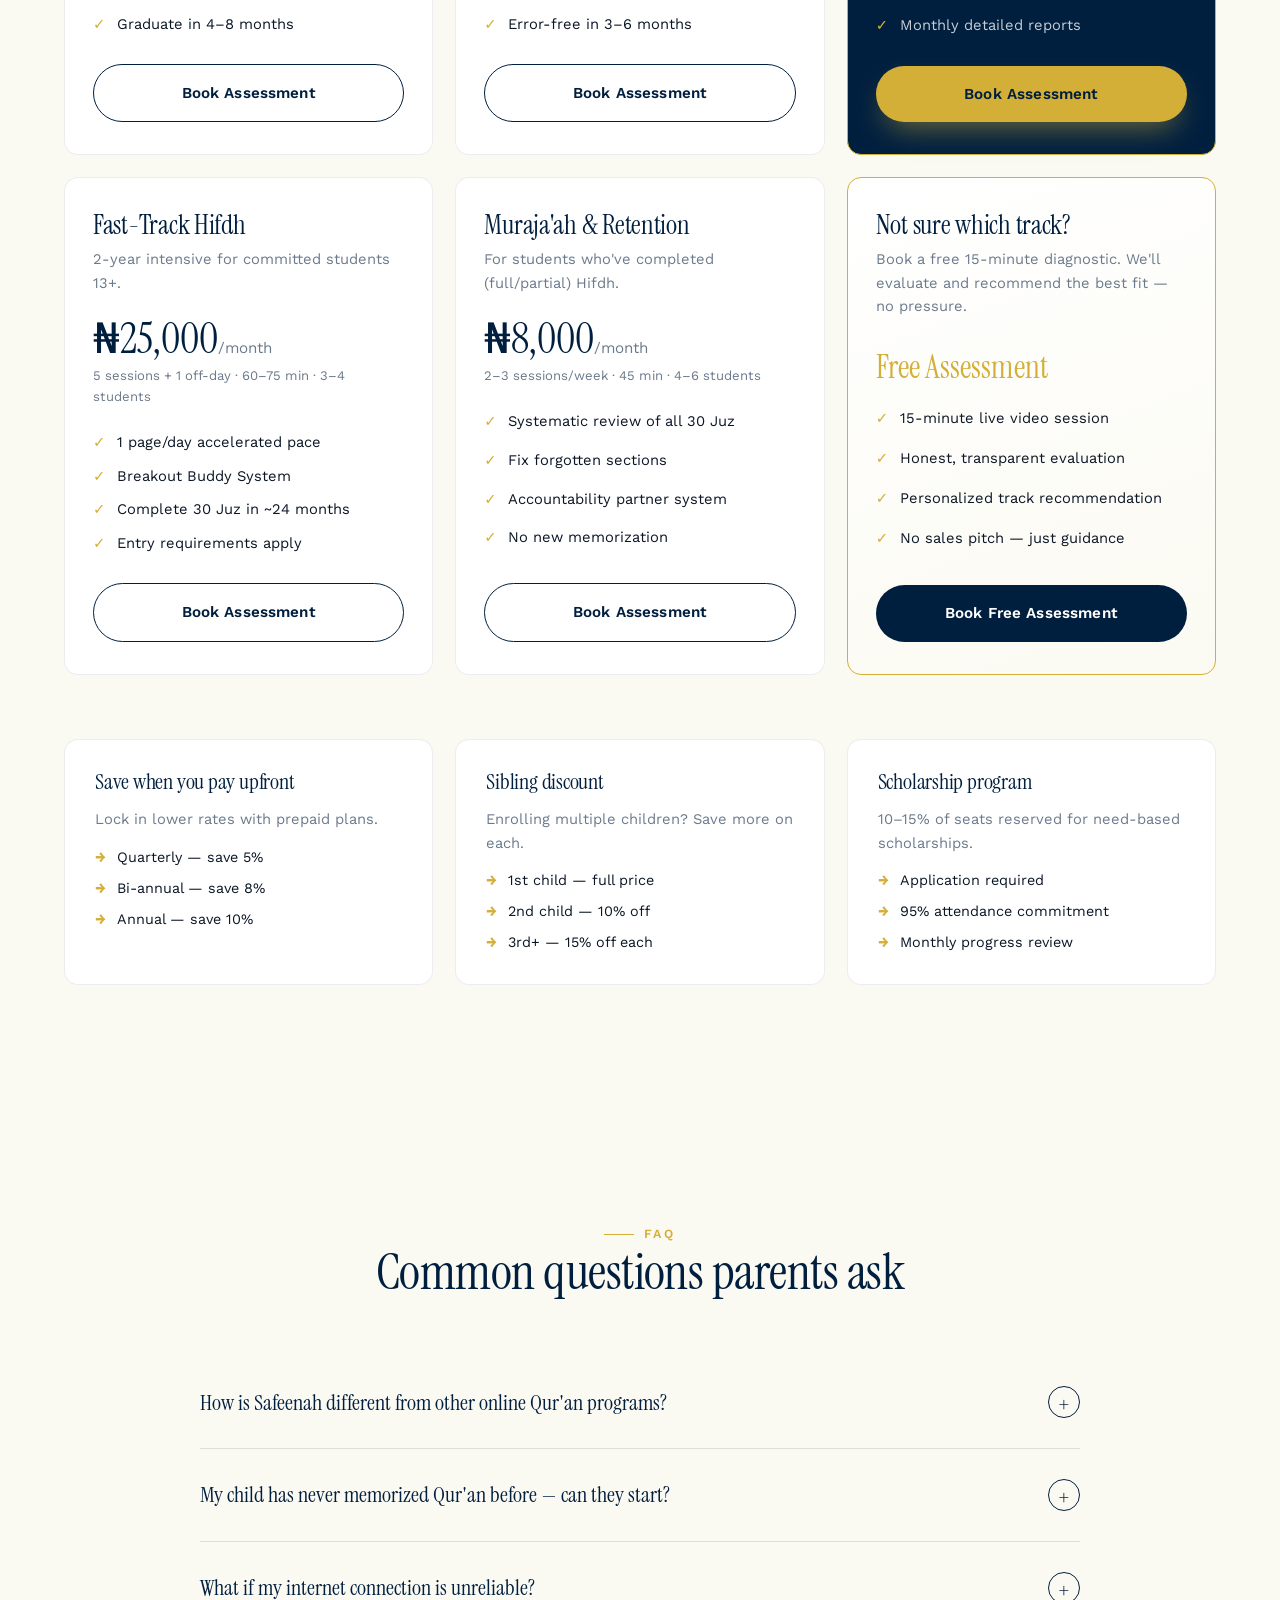
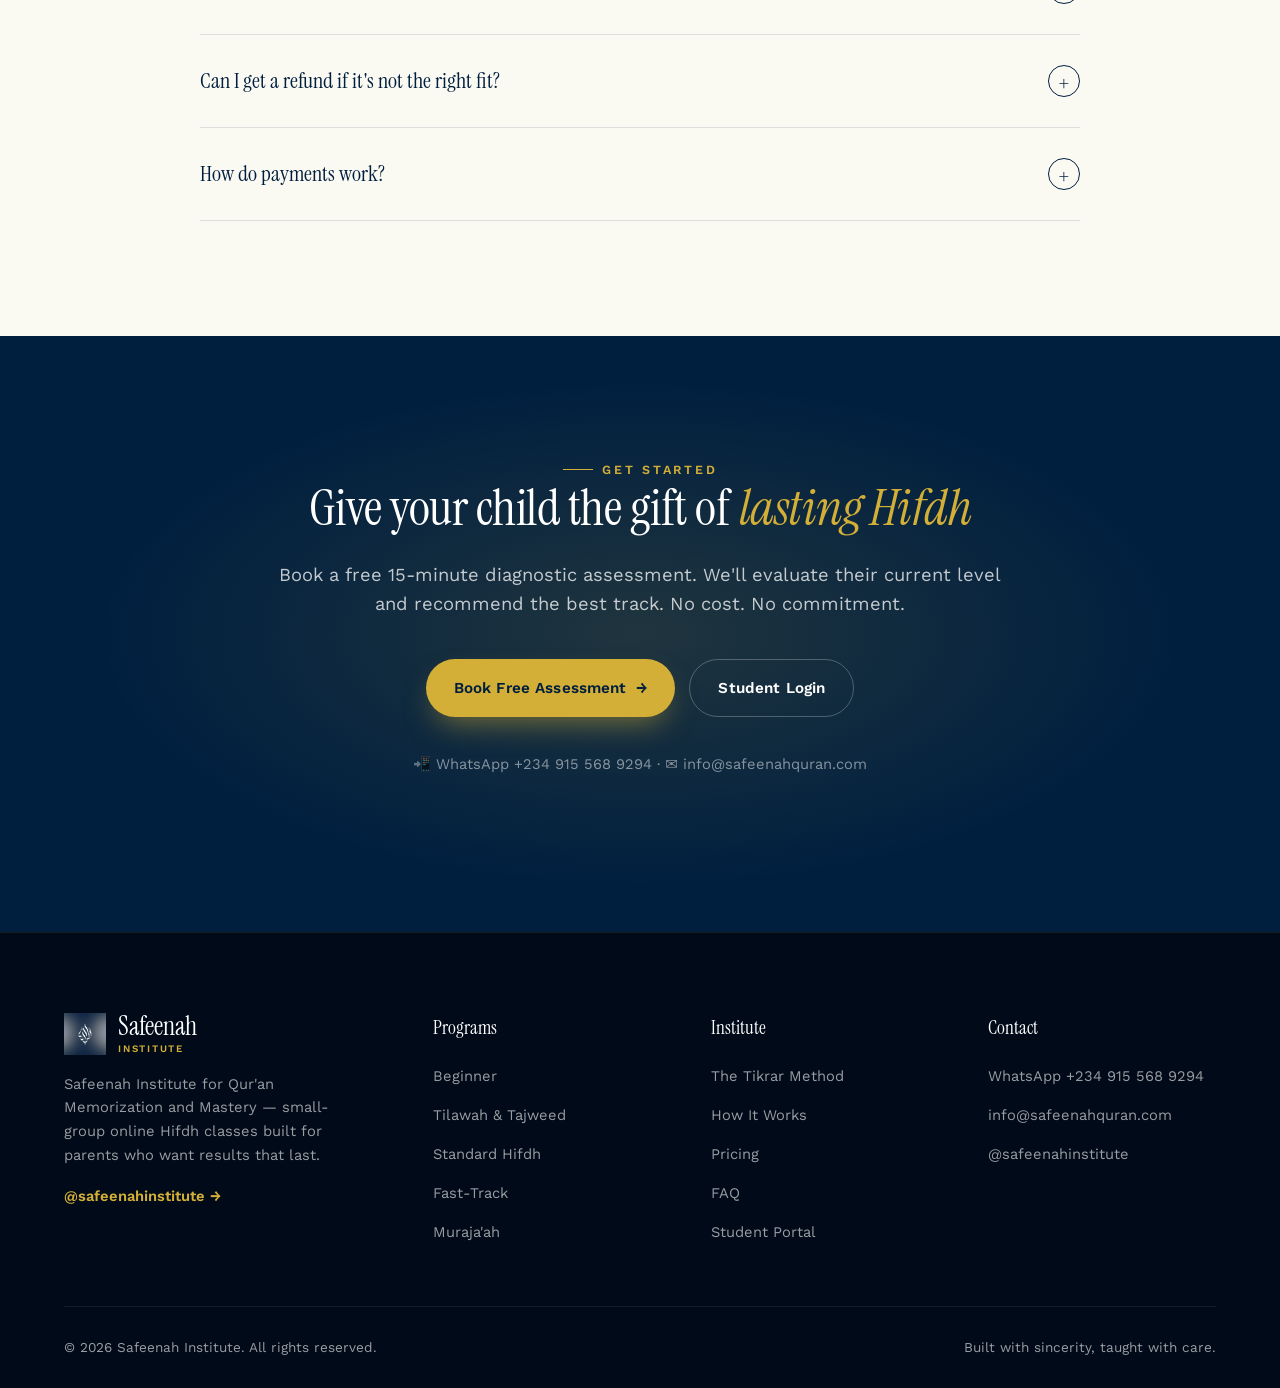
==== commit ac410e28: "Added Student login to landing page, and created app.js, app.css, app.html, and config.js for the st" ====
--- a/index.html
+++ b/index.html
@@ -3,6 +3,7 @@
 <head>
 <meta charset="utf-8">
 <meta name="viewport" content="width=device-width,initial-scale=1">
+<meta name="csrf-token" content="">
 <title>Safeenah Institute — Your Child Won't Just Memorize the Qur'an. They'll Retain It.</title>
 <meta name="description" content="Small-group online Hifdh classes using the proven Tikrar retention system. Structured learning that lasts. From ₦8,000/month.">
 <meta property="og:title" content="Safeenah Institute — Hifdh that lasts">
@@ -11,6 +12,7 @@
 <link rel="preconnect" href="https://fonts.googleapis.com">
 <link rel="preconnect" href="https://fonts.gstatic.com" crossorigin>
 <link href="https://fonts.googleapis.com/css2?family=Instrument+Serif:ital@0;1&family=Work+Sans:wght@400;500;600;700&display=swap" rel="stylesheet">
+<link rel="icon" href="assets/logo-mark.jpg" type="image/svg+xml">
 <link rel="stylesheet" href="styles.css">
 </head>
 <body>
@@ -29,7 +31,8 @@
       <a href="#tracks">Tracks</a>
       <a href="#pricing">Pricing</a>
       <a href="#faq">FAQ</a>
-      <a href="https://www.instagram.com/safeenahinstitute" target="_blank" rel="noopener" aria-label="Instagram">Instagram</a>
+      <a href="https://www.instagram.com/safeenahinstitute" target="_blank" rel="noopener">Instagram</a>
+      <a href="app.html" class="nav-login">Student Login</a>
       <a href="#book" class="nav-cta">Book Assessment</a>
     </div>
     <button class="nav-toggle" id="navToggle" aria-label="Menu">☰</button>
@@ -55,10 +58,6 @@
     </div>
     <div class="hero-visual">
       <img src="assets/hero.jpg" alt="Open Qur'an illuminated by warm light" width="1600" height="1200">
-      <!-- <div class="hero-badge">
-        <div class="ring">ت</div>
-        <p><strong>Tikrar Method</strong>The 1,000-year-old retention system, enforced every class.</p>
-      </div> -->
     </div>
   </div>
 </header>
@@ -71,21 +70,9 @@
       <h2>Does this sound familiar?</h2>
     </div>
     <div class="problem-grid">
-      <div class="problem-card">
-        <div class="problem-num">01</div>
-        <h3>Memorizes… then forgets</h3>
-        <p>Your child spends months memorizing at the masjid but can't recite what they learned 3 weeks ago. You're paying for progress that disappears.</p>
-      </div>
-      <div class="problem-card">
-        <div class="problem-num">02</div>
-        <h3>Lost in the crowd</h3>
-        <p>Classes have 20+ students. Teachers can't correct every mistake. Your child's Tajweed errors become habits, and class time is wasted waiting for turns.</p>
-      </div>
-      <div class="problem-card">
-        <div class="problem-num">03</div>
-        <h3>No structure, no results</h3>
-        <p>Each day feels random. No clear plan. No progress tracking. You have no idea if your child is actually improving — or just attending.</p>
-      </div>
+      <div class="problem-card"><div class="problem-num">01</div><h3>Memorizes… then forgets</h3><p>Your child spends months memorizing at the masjid but can't recite what they learned 3 weeks ago. You're paying for progress that disappears.</p></div>
+      <div class="problem-card"><div class="problem-num">02</div><h3>Lost in the crowd</h3><p>Classes have 20+ students. Teachers can't correct every mistake. Your child's Tajweed errors become habits, and class time is wasted waiting for turns.</p></div>
+      <div class="problem-card"><div class="problem-num">03</div><h3>No structure, no results</h3><p>Each day feels random. No clear plan. No progress tracking. You have no idea if your child is actually improving — or just attending.</p></div>
     </div>
     <p class="transition-text">It's not your child's fault. It's the system.<br><em>There's a better way.</em></p>
   </div>
@@ -101,26 +88,10 @@
         <p class="about-lead">Safeenah Institute is an online Qur'an academy founded on a simple frustration: too many students were memorizing the Qur'an, only to forget it a few months later. We built a different model — small groups, structured Tikrar, and the kind of accountability families actually deserve.</p>
         <p>From beginners learning their first letters to adults completing a lifelong dream, every student is placed by skill, taught by a trained teacher, and tracked with monthly progress reports. No crowded classes. No vague updates. No shortcuts.</p>
         <div class="about-values">
-          <div class="value">
-            <span class="value-num">01</span>
-            <h4>Mastery, not just memorization</h4>
-            <p>We measure success by what your child can still recite a year from now — not just today.</p>
-          </div>
-          <div class="value">
-            <span class="value-num">02</span>
-            <h4>Small groups, every time</h4>
-            <p>Capped at 4–6 students so every recitation is heard, corrected, and refined.</p>
-          </div>
-          <div class="value">
-            <span class="value-num">03</span>
-            <h4>Radical transparency</h4>
-            <p>Monthly reports, recorded classes, and parent observation invites — you see everything.</p>
-          </div>
-          <div class="value">
-            <span class="value-num">04</span>
-            <h4>Taught with sincerity</h4>
-            <p>Certified teachers who treat your child's Hifdh as an amanah, not a transaction.</p>
-          </div>
+          <div class="value"><span class="value-num">01</span><h4>Mastery, not just memorization</h4><p>We measure success by what your child can still recite a year from now — not just today.</p></div>
+          <div class="value"><span class="value-num">02</span><h4>Small groups, every time</h4><p>Capped at 4–6 students so every recitation is heard, corrected, and refined.</p></div>
+          <div class="value"><span class="value-num">03</span><h4>Radical transparency</h4><p>Monthly reports, recorded classes, and parent observation invites — you see everything.</p></div>
+          <div class="value"><span class="value-num">04</span><h4>Taught with sincerity</h4><p>Certified teachers who treat your child's Hifdh as an amanah, not a transaction.</p></div>
         </div>
         <div class="about-cta">
           <a href="#book" class="btn btn-dark">Book Free Assessment <span class="arrow">→</span></a>
@@ -143,7 +114,7 @@
   </div>
 </section>
 
-<!-- TIKRAR METHOD -->
+<!-- TIKRAR -->
 <section class="section tikrar" id="method">
   <div class="container">
     <div class="section-head" style="text-align:center;margin:0 auto 32px">
@@ -151,183 +122,24 @@
       <h2>The Tikrar Method — how scholars have memorized for 1,000 years</h2>
     </div>
     <p class="tikrar-intro">Tikrar isn't new. It's how every Hafiz in history preserved the Qur'an: review daily, review deeply, review strategically. At Safeenah, we don't just teach Tikrar — we enforce it. Every single class. Every single student.</p>
-
     <div class="phases">
-      <div class="phase">
-        <span class="phase-num">Phase 01</span>
-        <h3>New Lesson</h3>
-        <span class="phase-arabic">Sabq Jadid</span>
-        <p>Your child memorizes 1 new page. Teacher listens, corrects, perfects.</p>
-        <span class="phase-time">⏱ 10–15 min</span>
-      </div>
-      <div class="phase">
-        <span class="phase-num">Phase 02</span>
-        <h3>Recent Review</h3>
-        <span class="phase-arabic">Sabq Qarib</span>
-        <p>Recite what was memorized last week (3–5 pages). Catches slips before they become permanent.</p>
-        <span class="phase-time">⏱ 10 min</span>
-      </div>
-      <div class="phase">
-        <span class="phase-num">Phase 03</span>
-        <h3>Old Review</h3>
-        <span class="phase-arabic">Sabq Qadeem</span>
-        <p>Recite from 1–2 months ago (20–30 pages). Builds long-term retention.</p>
-        <span class="phase-time">⏱ 15 min</span>
-      </div>
-      <div class="phase">
-        <span class="phase-num">Phase 04</span>
-        <h3>Connection</h3>
-        <span class="phase-arabic">Rabt</span>
-        <p>Link today's new lesson to yesterday's. Students learn continuity, not isolated verses.</p>
-        <span class="phase-time">⏱ 5–10 min</span>
-      </div>
-    </div>
-
-    <div class="tikrar-outro">
-      <h3>The Safeenah difference</h3>
-      <p>Your child doesn't just memorize — they retain. When they reach Juz 20, they can still recite Juz 1 perfectly.</p>
-    </div>
+      <div class="phase"><span class="phase-num">Phase 01</span><h3>New Lesson</h3><span class="phase-arabic">Sabq Jadid</span><p>Your child memorizes 1 new page. Teacher listens, corrects, perfects.</p><span class="phase-time">⏱ 10–15 min</span></div>
+      <div class="phase"><span class="phase-num">Phase 02</span><h3>Recent Review</h3><span class="phase-arabic">Sabq Qarib</span><p>Recite what was memorized last week (3–5 pages). Catches slips before they become permanent.</p><span class="phase-time">⏱ 10 min</span></div>
+      <div class="phase"><span class="phase-num">Phase 03</span><h3>Old Review</h3><span class="phase-arabic">Sabq Qadeem</span><p>Recite from 1–2 months ago (20–30 pages). Builds long-term retention.</p><span class="phase-time">⏱ 15 min</span></div>
+      <div class="phase"><span class="phase-num">Phase 04</span><h3>Connection</h3><span class="phase-arabic">Rabt</span><p>Link today's new lesson to yesterday's. Students learn continuity, not isolated verses.</p><span class="phase-time">⏱ 5–10 min</span></div>
+    </div>
+    <div class="tikrar-outro"><h3>The Safeenah difference</h3><p>Your child doesn't just memorize — they retain. When they reach Juz 20, they can still recite Juz 1 perfectly.</p></div>
   </div>
 </section>
 
 <!-- HOW IT WORKS -->
 <section class="section steps" id="how">
   <div class="container">
-    <div class="section-head">
-      <span class="eyebrow">The Journey</span>
-      <h2>From assessment to Hafiz — your child's journey in 4 steps</h2>
-    </div>
-
-    <div class="step-row">
-      <div class="step-num"><small>Step 01</small>01</div>
-      <div class="step-body">
-        <h3>Free Diagnostic Assessment (15 minutes)</h3>
-        <p>Before your child enrolls, we assess their current level in a live video session.</p>
-        <ul>
-          <li>Phonetic recognition (for beginners)</li>
-          <li>Reading fluency (for intermediate students)</li>
-          <li>Memorization ability (can they retain 5–10 lines?)</li>
-        </ul>
-        <p>Self-assessment doesn't work. We need to see and hear your child ourselves. No pressure. No sales pitch. Just honest evaluation.</p>
-      </div>
-    </div>
-
-    <div class="step-row">
-      <div class="step-num"><small>Step 02</small>02</div>
-      <div class="step-body">
-        <h3>Right-fit placement (by skill, not age)</h3>
-        <p>Your 8-year-old who reads fluently joins Standard Hifdh. Your 14-year-old who's never read Arabic starts in Beginner Qa'idah. Every child thrives at their level.</p>
-        <div class="tracks-list">
-          <span>Beginner</span><span>Tilawah & Tajweed</span><span>Standard Hifdh</span><span>Fast-Track</span><span>Muraja'ah</span>
-        </div>
-      </div>
-    </div>
-
-    <div class="step-row">
-      <div class="step-num"><small>Step 03</small>03</div>
-      <div class="step-body">
-        <h3>Small group classes (4–6 students max)</h3>
-        <p>Your child isn't student #24 in a crowded class.</p>
-        <ul>
-          <li>Every mistake is heard and corrected</li>
-          <li>Multiple recitation turns every session</li>
-          <li>Camera-on policy for Makharij correction</li>
-          <li>Classes 4–6 days/week via Zoom Business</li>
-        </ul>
-      </div>
-    </div>
-
-    <div class="step-row">
-      <div class="step-num"><small>Step 04</small>04</div>
-      <div class="step-body">
-        <h3>Monthly progress reports (you see everything)</h3>
-        <p>No more wondering "is my child really improving?" Every month, you receive:</p>
-        <ul>
-          <li>Verses memorized — exact count</li>
-          <li>Retention score, attendance & teacher notes</li>
-          <li>Personal video message from the teacher</li>
-          <li>Next milestone with a target date</li>
-        </ul>
-        <p style="margin-top:20px"><a href="#book" class="btn btn-dark">See Sample Progress Report →</a></p>
-      </div>
-    </div>
-  </div>
-</section>
-
-<!-- TESTIMONIALS -->
-<section class="section testimonials">
-  <div class="container">
-    <div class="section-head" style="text-align:center;margin:0 auto 64px">
-      <span class="eyebrow">Results</span>
-      <h2>Real students. Real results. Real families.</h2>
-    </div>
-    <div class="testi-grid">
-      <article class="testi">
-        <div class="testi-quote">"</div>
-        <h3>My son can still recite Juz 1 — 4 months later</h3>
-        <p class="testi-body">Before Safeenah, my son was memorizing at our local masjid. He'd learn a page, move to the next, and forget the previous one. With Safeenah's Tikrar system, he memorized 3 Juz in 5 months — and I tested him on Surah Al-Baqarah last week. He recited it perfectly. That's mastery, not memorization. Worth every naira.</p>
-        <div class="testi-author">
-          <strong>Hajia Khadijah Abdullahi</strong>
-          <span>Mother of Abdullahi (9) · Standard Hifdh · Lagos</span>
-        </div>
-      </article>
-      <article class="testi">
-        <div class="testi-quote">"</div>
-        <h3>I'm 32 and I thought it was too late</h3>
-        <p class="testi-body">I memorized 2 Juz in secondary school, then stopped. For 15 years, I felt guilty every Ramadan. When I found Safeenah's adult-only classes, everything changed. In 5 months, I've completed 4 Juz — and because of Tikrar, I can still recite my first Juz. If you've been putting this off thinking "I'm too old" — you're not.</p>
-        <div class="testi-author">
-          <strong>Yusuf Adewale</strong>
-          <span>Bank Manager · Standard Hifdh · Abuja</span>
-        </div>
-      </article>
-      <article class="testi">
-        <div class="testi-quote">"</div>
-        <h3>The progress reports are a game-changer</h3>
-        <p class="testi-body">I've enrolled my daughter in 3 different Qur'an programs. They all had the same problem — I had no idea if she was progressing. With Safeenah, I get a detailed report every month: verses memorized, 95% retention score, attendance, teacher notes. She completed Juz 1 in 6 weeks. I cried watching her recite it.</p>
-        <div class="testi-author">
-          <strong>Fatima Muhammad</strong>
-          <span>Mother of Aisha (11) · Standard Hifdh · Port Harcourt</span>
-        </div>
-      </article>
-    </div>
-  </div>
-</section>
-
-<!-- COMPARISON -->
-<section class="section compare">
-  <div class="container">
-    <div class="section-head">
-      <span class="eyebrow">The Difference</span>
-      <h2>What makes Safeenah different</h2>
-      <p class="compare-intro">We're not the cheapest option. We're not the fastest. We're the option that works. Here's how we compare to typical Qur'an programs in Nigeria.</p>
-    </div>
-    <div class="compare-table">
-      <table>
-        <thead>
-          <tr>
-            <th>Feature</th>
-            <th>Traditional Masjid</th>
-            <th>Generic Online</th>
-            <th class="us">Safeenah Institute</th>
-          </tr>
-        </thead>
-        <tbody>
-          <tr><td>Class size</td><td>15–30 students</td><td>8–12 students</td><td class="us">4–6 students max</td></tr>
-          <tr><td>Teaching method</td><td>Recite and move on</td><td>Varies by teacher</td><td class="us">Tikrar — enforced daily</td></tr>
-          <tr><td>Progress tracking</td><td>None or verbal</td><td>Generic updates</td><td class="us">Monthly reports with data</td></tr>
-          <tr><td>Quality control</td><td>Depends on masjid</td><td>None</td><td class="us">Mystery shopper audits</td></tr>
-          <tr><td>Admissions</td><td>Open to all</td><td>Open</td><td class="us">Diagnostic assessment required</td></tr>
-          <tr><td>Off-day structure</td><td>Nothing</td><td>Nothing</td><td class="us">Guided homework + feedback</td></tr>
-          <tr><td>Camera policy</td><td>N/A</td><td>Optional</td><td class="us">Mandatory (Makharij)</td></tr>
-          <tr><td>Teacher accountability</td><td>Limited</td><td>None</td><td class="us">Daily session logging</td></tr>
-          <tr><td>Parent visibility</td><td>Minimal</td><td>Occasional</td><td class="us">Quarterly observation invites</td></tr>
-        </tbody>
-      </table>
-    </div>
-    <div class="compare-close">
-      <h3>Built for parents tired of guessing</h3>
-      <p>If you want your child to retain the Qur'an — not just memorize it temporarily — you're in the right place.</p>
-    </div>
+    <div class="section-head"><span class="eyebrow">The Journey</span><h2>From assessment to Hafiz — your child's journey in 4 steps</h2></div>
+    <div class="step-row"><div class="step-num"><small>Step 01</small>01</div><div class="step-body"><h3>Free Diagnostic Assessment (15 minutes)</h3><p>Before your child enrolls, we assess their current level in a live video session.</p><ul><li>Phonetic recognition (for beginners)</li><li>Reading fluency (for intermediate students)</li><li>Memorization ability (can they retain 5–10 lines?)</li></ul></div></div>
+    <div class="step-row"><div class="step-num"><small>Step 02</small>02</div><div class="step-body"><h3>Right-fit placement (by skill, not age)</h3><p>Your 8-year-old who reads fluently joins Standard Hifdh. Your 14-year-old who's never read Arabic starts in Beginner Qa'idah.</p><div class="tracks-list"><span>Beginner</span><span>Tilawah & Tajweed</span><span>Standard Hifdh</span><span>Fast-Track</span><span>Muraja'ah</span></div></div></div>
+    <div class="step-row"><div class="step-num"><small>Step 03</small>03</div><div class="step-body"><h3>Small group classes (4–6 students max)</h3><ul><li>Every mistake is heard and corrected</li><li>Multiple recitation turns every session</li><li>Camera-on policy for Makharij correction</li><li>Classes 4–6 days/week via Zoom Business</li></ul></div></div>
+    <div class="step-row"><div class="step-num"><small>Step 04</small>04</div><div class="step-body"><h3>Monthly progress reports (you see everything)</h3><ul><li>Verses memorized — exact count</li><li>Retention score, attendance & teacher notes</li><li>Personal video message from the teacher</li><li>Next milestone with a target date</li></ul></div></div>
   </div>
 </section>
 
@@ -337,131 +149,71 @@
     <div class="section-head" style="text-align:center;margin:0 auto 32px">
       <span class="eyebrow">Tracks & Pricing</span>
       <h2>Find the right track</h2>
-      <p>Five specialized tracks for different starting points, goals, and commitment levels. Take our free assessment and we'll recommend the best fit.</p>
+      <p>Five specialized tracks. Switch currency below — Nigerian families pay in Naira, international families pay in USD.</p>
     </div>
     <div style="text-align:center" id="pricing">
-      <div class="pricing-toggle">
-        <button class="active" data-mode="group">Group Classes</button>
-        <button data-mode="private">Private 1-on-1</button>
-      </div>
+      <div class="currency-toggle" role="tablist" aria-label="Currency">
+        <button data-cur="ngn" class="active">🇳🇬 Naira</button>
+        <button data-cur="usd">🌍 USD</button>
+      </div>
+      <p class="currency-note" data-currency-note>Nigerian students may pay via bank transfer or card. International students pay in USD by card.</p>
     </div>
 
     <div class="tracks-grid">
-
       <article class="track">
         <h3 class="track-name">Beginner — Qa'idah</h3>
         <p class="track-desc">For children (6+) or adults who can't read Qur'an yet.</p>
-        <div class="track-price" data-group="₦8,000" data-private="₦20,000">₦8,000<small>/month</small></div>
+        <div class="track-price" data-price-track="beginner">₦8,000<small>/month</small></div>
         <div class="track-price-alt">4 sessions/week · 30 min · 5–6 students</div>
-        <ul>
-          <li>Arabic alphabet & pronunciation</li>
-          <li>Vowel marks & reading rules</li>
-          <li>Fluent Qur'an reading foundation</li>
-          <li>Graduate in 4–8 months</li>
-        </ul>
-        <a href="#book" class="btn btn-outline">Book Assessment</a>
-      </article>
-
+        <ul><li>Arabic alphabet & pronunciation</li><li>Vowel marks & reading rules</li><li>Fluent Qur'an reading foundation</li><li>Graduate in 4–8 months</li></ul>
+        <a href="#book" class="btn btn-outline">Book Assessment</a>
+      </article>
       <article class="track">
         <h3 class="track-name">Tilawah & Tajweed</h3>
         <p class="track-desc">For students who read but make Tajweed errors.</p>
-        <div class="track-price" data-group="₦10,000" data-private="₦25,000">₦10,000<small>/month</small></div>
+        <div class="track-price" data-price-track="tilawah">₦10,000<small>/month</small></div>
         <div class="track-price-alt">3–4 sessions/week · 45 min · 4–5 students</div>
-        <ul>
-          <li>Correct Makharij of every letter</li>
-          <li>Tajweed rules (Ghunnah, Madd, etc.)</li>
-          <li>Real-time recitation correction</li>
-          <li>Error-free in 3–6 months</li>
-        </ul>
-        <a href="#book" class="btn btn-outline">Book Assessment</a>
-      </article>
-
+        <ul><li>Correct Makharij of every letter</li><li>Tajweed rules (Ghunnah, Madd, etc.)</li><li>Real-time recitation correction</li><li>Error-free in 3–6 months</li></ul>
+        <a href="#book" class="btn btn-outline">Book Assessment</a>
+      </article>
       <article class="track featured">
         <span class="track-badge">★ Most Popular</span>
         <h3 class="track-name">Standard Hifdh</h3>
         <p class="track-desc">For fluent readers ready to memorize. Ages 8+.</p>
-        <div class="track-price" data-group="₦15,000" data-private="₦35,000">₦15,000<small>/month</small></div>
+        <div class="track-price" data-price-track="standard-hifdh">₦15,000<small>/month</small></div>
         <div class="track-price-alt">4 sessions/week · 45–60 min · 4–6 students</div>
-        <ul>
-          <li>Memorize ½ to 1 page daily</li>
-          <li>Master the Tikrar cycle</li>
-          <li>30 Juz in 3–5 years</li>
-          <li>Monthly detailed reports</li>
-        </ul>
+        <ul><li>Memorize ½ to 1 page daily</li><li>Master the Tikrar cycle</li><li>30 Juz in 3–5 years</li><li>Monthly detailed reports</li></ul>
         <a href="#book" class="btn btn-primary">Book Assessment</a>
       </article>
-
       <article class="track">
         <h3 class="track-name">Fast-Track Hifdh</h3>
         <p class="track-desc">2-year intensive for committed students 13+.</p>
-        <div class="track-price" data-group="₦25,000" data-private="₦50,000">₦25,000<small>/month</small></div>
+        <div class="track-price" data-price-track="fast-track">₦25,000<small>/month</small></div>
         <div class="track-price-alt">5 sessions + 1 off-day · 60–75 min · 3–4 students</div>
-        <ul>
-          <li>1 page/day accelerated pace</li>
-          <li>Breakout Buddy System</li>
-          <li>Complete 30 Juz in ~24 months</li>
-          <li>Entry requirements apply</li>
-        </ul>
-        <a href="#book" class="btn btn-outline">Book Assessment</a>
-      </article>
-
+        <ul><li>1 page/day accelerated pace</li><li>Breakout Buddy System</li><li>Complete 30 Juz in ~24 months</li><li>Entry requirements apply</li></ul>
+        <a href="#book" class="btn btn-outline">Book Assessment</a>
+      </article>
       <article class="track">
         <h3 class="track-name">Muraja'ah & Retention</h3>
         <p class="track-desc">For students who've completed (full/partial) Hifdh.</p>
-        <div class="track-price" data-group="₦8,000" data-private="₦25,000">₦8,000<small>/month</small></div>
+        <div class="track-price" data-price-track="murajaah">₦8,000<small>/month</small></div>
         <div class="track-price-alt">2–3 sessions/week · 45 min · 4–6 students</div>
-        <ul>
-          <li>Systematic review of all 30 Juz</li>
-          <li>Fix forgotten sections</li>
-          <li>Accountability partner system</li>
-          <li>No new memorization</li>
-        </ul>
-        <a href="#book" class="btn btn-outline">Book Assessment</a>
-      </article>
-
+        <ul><li>Systematic review of all 30 Juz</li><li>Fix forgotten sections</li><li>Accountability partner system</li><li>No new memorization</li></ul>
+        <a href="#book" class="btn btn-outline">Book Assessment</a>
+      </article>
       <article class="track" style="background:linear-gradient(160deg,#fff,#fbfaf2);border-color:var(--gold)">
         <h3 class="track-name">Not sure which track?</h3>
-        <p class="track-desc">Book a free 15-minute diagnostic. We'll evaluate your child's current level and recommend the best fit — no pressure.</p>
+        <p class="track-desc">Book a free 15-minute diagnostic. We'll evaluate and recommend the best fit — no pressure.</p>
         <div style="font-family:'Instrument Serif',serif;font-size:2rem;color:var(--gold);margin:8px 0 24px;line-height:1">Free Assessment</div>
-        <ul>
-          <li>15-minute live video session</li>
-          <li>Honest, transparent evaluation</li>
-          <li>Personalized track recommendation</li>
-          <li>No sales pitch — just guidance</li>
-        </ul>
+        <ul><li>15-minute live video session</li><li>Honest, transparent evaluation</li><li>Personalized track recommendation</li><li>No sales pitch — just guidance</li></ul>
         <a href="#book" class="btn btn-dark">Book Free Assessment</a>
       </article>
-
     </div>
 
     <div class="savings">
-      <div class="card">
-        <h4>Save when you pay upfront</h4>
-        <p>Lock in lower rates with prepaid plans.</p>
-        <ul>
-          <li>Quarterly — save 5%</li>
-          <li>Bi-annual — save 8%</li>
-          <li>Annual — save 10%</li>
-        </ul>
-      </div>
-      <div class="card">
-        <h4>Sibling discount</h4>
-        <p>Enrolling multiple children? Save more on each.</p>
-        <ul>
-          <li>1st child — full price</li>
-          <li>2nd child — 10% off</li>
-          <li>3rd+ — 15% off each</li>
-        </ul>
-      </div>
-      <div class="card">
-        <h4>Scholarship program</h4>
-        <p>10–15% of seats reserved for need-based scholarships.</p>
-        <ul>
-          <li>Application required</li>
-          <li>95% attendance commitment</li>
-          <li>Monthly progress review</li>
-        </ul>
-      </div>
+      <div class="card"><h4>Save when you pay upfront</h4><p>Lock in lower rates with prepaid plans.</p><ul><li>Quarterly — save 5%</li><li>Bi-annual — save 8%</li><li>Annual — save 10%</li></ul></div>
+      <div class="card"><h4>Sibling discount</h4><p>Enrolling multiple children? Save more on each.</p><ul><li>1st child — full price</li><li>2nd child — 10% off</li><li>3rd+ — 15% off each</li></ul></div>
+      <div class="card"><h4>Scholarship program</h4><p>10–15% of seats reserved for need-based scholarships.</p><ul><li>Application required</li><li>95% attendance commitment</li><li>Monthly progress review</li></ul></div>
     </div>
   </div>
 </section>
@@ -469,80 +221,13 @@
 <!-- FAQ -->
 <section class="section faq" id="faq">
   <div class="container">
-    <div class="section-head" style="text-align:center;margin:0 auto 56px">
-      <span class="eyebrow">FAQ</span>
-      <h2>Common questions parents ask</h2>
-    </div>
+    <div class="section-head" style="text-align:center;margin:0 auto 56px"><span class="eyebrow">FAQ</span><h2>Common questions parents ask</h2></div>
     <div class="faq-list">
-
-      <div class="faq-item">
-        <button class="faq-q">How is Safeenah different from other online Qur'an programs?<span class="faq-icon">+</span></button>
-        <div class="faq-a"><div class="faq-a-inner">
-          <p><strong>Small groups (4–6 max).</strong> Most programs pack 10–15 students; your child waits 30 minutes for a 3-minute turn. We keep groups small so every mistake is corrected.</p>
-          <p><strong>Tikrar is enforced, not just claimed.</strong> Many programs say they use Tikrar; we prove it — every class follows Old Review → Recent Review → New Lesson → Connection, logged by teachers and shown to parents.</p>
-          <p><strong>Transparency through data.</strong> Monthly reports with exact verse counts, retention scores, attendance, and personal teacher notes. No vague "doing well" updates.</p>
-        </div></div>
-      </div>
-
-      <div class="faq-item">
-        <button class="faq-q">My child has never memorized Qur'an before — can they start?<span class="faq-icon">+</span></button>
-        <div class="faq-a"><div class="faq-a-inner">
-          <p>Absolutely. Our Beginner Track (Qa'idah) is designed exactly for that — letter recognition, pronunciation, reading fluency. Once your child can read confidently (usually 4–8 months), they move to Hifdh.</p>
-          <p>Ages 6+ and adults welcome. We've started students at 7 and at 40. It's never too early — and never too late.</p>
-        </div></div>
-      </div>
-
-      <div class="faq-item">
-        <button class="faq-q">Do you accept all ages? My child is 6 / I'm 40.<span class="faq-icon">+</span></button>
-        <div class="faq-a"><div class="faq-a-inner">
-          <p><strong>Children (6–12):</strong> Dedicated kids' groups built for attention spans.</p>
-          <p><strong>Teens (13–17):</strong> Grouped with peers in Standard or Fast-Track.</p>
-          <p><strong>Adults (18+):</strong> Adults-only groups with professionals and parents. No sitting with children. Age is a number — commitment matters more.</p>
-        </div></div>
-      </div>
-
-      <div class="faq-item">
-        <button class="faq-q">What if my internet connection is unreliable?<span class="faq-icon">+</span></button>
-        <div class="faq-a"><div class="faq-a-inner">
-          <p>We use Zoom Business (best bandwidth optimization). Audio-only sessions allowed when connection is weak. Every class is recorded for catch-up. Off-day work doesn't require internet — voice notes submitted when available. As long as you have basic 3G, your child can participate.</p>
-        </div></div>
-      </div>
-
-      <div class="faq-item">
-        <button class="faq-q">How do you ensure teaching quality?<span class="faq-icon">+</span></button>
-        <div class="faq-a"><div class="faq-a-inner">
-          <p>Five layers: teacher training & certification (shadowing + 80% quiz + supervised period), monthly mystery shopper audits, daily session logging in QuranRecord, quarterly parent observation invites, and continuous review of student progress data. You don't just trust us — you verify us every month.</p>
-        </div></div>
-      </div>
-
-      <div class="faq-item">
-        <button class="faq-q">Can I get a refund if it's not the right fit?<span class="faq-icon">+</span></button>
-        <div class="faq-a"><div class="faq-a-inner">
-          <p>Yes. 1-Week Trial Period — after 4 sessions, if you're unsatisfied for any reason, we refund 100%. No questions, no hard feelings. After the first week, refunds are prorated based on classes attended.</p>
-        </div></div>
-      </div>
-
-      <div class="faq-item">
-        <button class="faq-q">Do you offer sibling discounts?<span class="faq-icon">+</span></button>
-        <div class="faq-a"><div class="faq-a-inner">
-          <p>Yes — 1st child full price, 2nd child 10% off, 3rd+ children 15% off each. Example: 3 children in Standard Hifdh = ₦15,000 + ₦13,500 + ₦12,750 = ₦41,250/month.</p>
-        </div></div>
-      </div>
-
-      <div class="faq-item">
-        <button class="faq-q">How do payments work?<span class="faq-icon">+</span></button>
-        <div class="faq-a"><div class="faq-a-inner">
-          <p>Bank transfer, Paystack, or WhatsApp payment link. Monthly (standard), quarterly (5% off), bi-annual (8% off), or annual (10% off). Optional auto-debit via Paystack — cancel anytime.</p>
-        </div></div>
-      </div>
-
-      <div class="faq-item">
-        <button class="faq-q">Are classes recorded if my child misses one?<span class="faq-icon">+</span></button>
-        <div class="faq-a"><div class="faq-a-inner">
-          <p>Yes — every class is recorded and stored for 90 days. Miss a class? Watch the recording, complete the homework, catch up before the next live session. Regular attendance still matters most — Tikrar only works with consistency.</p>
-        </div></div>
-      </div>
-
+      <div class="faq-item"><button class="faq-q">How is Safeenah different from other online Qur'an programs?<span class="faq-icon">+</span></button><div class="faq-a"><div class="faq-a-inner"><p><strong>Small groups (4–6 max).</strong> Most programs pack 10–15 students; your child waits 30 minutes for a 3-minute turn.</p><p><strong>Tikrar is enforced, not just claimed.</strong> Every class follows Old Review → Recent Review → New Lesson → Connection, logged and shown to parents.</p><p><strong>Transparency through data.</strong> Monthly reports with exact verse counts, retention scores, attendance, teacher notes.</p></div></div></div>
+      <div class="faq-item"><button class="faq-q">My child has never memorized Qur'an before — can they start?<span class="faq-icon">+</span></button><div class="faq-a"><div class="faq-a-inner"><p>Absolutely. Our Beginner Track (Qa'idah) is designed exactly for that — letter recognition, pronunciation, reading fluency. Ages 6+ and adults welcome.</p></div></div></div>
+      <div class="faq-item"><button class="faq-q">What if my internet connection is unreliable?<span class="faq-icon">+</span></button><div class="faq-a"><div class="faq-a-inner"><p>We use Zoom Business. Audio-only sessions allowed when connection is weak. Every class is recorded for catch-up.</p></div></div></div>
+      <div class="faq-item"><button class="faq-q">Can I get a refund if it's not the right fit?<span class="faq-icon">+</span></button><div class="faq-a"><div class="faq-a-inner"><p>Yes. 1-Week Trial Period — after 4 sessions, if you're unsatisfied for any reason, we refund 100%. No questions.</p></div></div></div>
+      <div class="faq-item"><button class="faq-q">How do payments work?<span class="faq-icon">+</span></button><div class="faq-a"><div class="faq-a-inner"><p>Bank transfer, Paystack, or card (international). Monthly, quarterly (5% off), bi-annual (8% off), or annual (10% off).</p></div></div></div>
     </div>
   </div>
 </section>
@@ -552,60 +237,32 @@
   <div class="container final-inner">
     <span class="eyebrow" style="color:var(--gold)">Get Started</span>
     <h2>Give your child the gift of <em>lasting Hifdh</em></h2>
-    <p>Book a free 15-minute diagnostic assessment. We'll evaluate their current level and recommend the best track. No cost. No commitment. Just honest guidance.</p>
+    <p>Book a free 15-minute diagnostic assessment. We'll evaluate their current level and recommend the best track. No cost. No commitment.</p>
     <div class="final-cta">
       <a href="https://wa.me/2349155689294" class="btn btn-primary">Book Free Assessment <span class="arrow">→</span></a>
-      <a href="mailto:info@safeenahquran.com" class="btn btn-ghost">Email Us</a>
+      <a href="app.html" class="btn btn-ghost">Student Login</a>
     </div>
     <p style="margin-top:36px;font-size:.92rem;color:rgba(255,255,255,.5)">📲 WhatsApp +234 915 568 9294 · ✉ info@safeenahquran.com</p>
   </div>
 </section>
 
-<!-- FOOTER -->
 <footer>
   <div class="container">
     <div class="footer-grid">
       <div class="footer-brand">
         <a href="#" class="brand"><span class="brand-mark"><img src="assets/logo-mark.jpg" alt="Safeenah Institute"></span><span class="brand-text">Safeenah<small>Institute</small></span></a>
-        <p>Safeenah Institute for Qur'an Memorization and Mastery — small-group online Hifdh classes using the proven Tikrar retention system. Built for parents who want results that last.</p>
-        <p style="margin-top:18px"><a href="https://www.instagram.com/safeenahinstitute" target="_blank" rel="noopener" style="color:var(--gold);font-weight:600">@safeenahinstitute on Instagram →</a></p>
-      </div>
-      <div class="footer-col">
-        <h5>Programs</h5>
-        <ul>
-          <li><a href="#tracks">Beginner</a></li>
-          <li><a href="#tracks">Tilawah & Tajweed</a></li>
-          <li><a href="#tracks">Standard Hifdh</a></li>
-          <li><a href="#tracks">Fast-Track</a></li>
-          <li><a href="#tracks">Muraja'ah</a></li>
-        </ul>
-      </div>
-      <div class="footer-col">
-        <h5>Institute</h5>
-        <ul>
-          <li><a href="#method">The Tikrar Method</a></li>
-          <li><a href="#how">How It Works</a></li>
-          <li><a href="#pricing">Pricing</a></li>
-          <li><a href="#faq">FAQ</a></li>
-          <li><a href="#book">Book Assessment</a></li>
-        </ul>
-      </div>
-      <div class="footer-col">
-        <h5>Contact</h5>
-        <ul>
-          <li><a href="https://wa.me/2349155689294">WhatsApp +234 915 568 9294</a></li>
-          <li><a href="mailto:info@safeenahquran.com">info@safeenahquran.com</a></li>
-          <li><a href="https://www.instagram.com/safeenahinstitute" target="_blank" rel="noopener">Instagram @safeenahinstitute</a></li>
-        </ul>
-      </div>
-    </div>
-    <div class="footer-bottom">
-      <span>© <span id="yr"></span> Safeenah Institute. All rights reserved.</span>
-      <span>Built with sincerity, taught with care.</span>
-    </div>
+        <p>Safeenah Institute for Qur'an Memorization and Mastery — small-group online Hifdh classes built for parents who want results that last.</p>
+        <p style="margin-top:18px"><a href="https://www.instagram.com/safeenahinstitute" target="_blank" rel="noopener" style="color:var(--gold);font-weight:600">@safeenahinstitute →</a></p>
+      </div>
+      <div class="footer-col"><h5>Programs</h5><ul><li><a href="#tracks">Beginner</a></li><li><a href="#tracks">Tilawah & Tajweed</a></li><li><a href="#tracks">Standard Hifdh</a></li><li><a href="#tracks">Fast-Track</a></li><li><a href="#tracks">Muraja'ah</a></li></ul></div>
+      <div class="footer-col"><h5>Institute</h5><ul><li><a href="#method">The Tikrar Method</a></li><li><a href="#how">How It Works</a></li><li><a href="#pricing">Pricing</a></li><li><a href="#faq">FAQ</a></li><li><a href="app.html">Student Portal</a></li></ul></div>
+      <div class="footer-col"><h5>Contact</h5><ul><li><a href="https://wa.me/2349155689294">WhatsApp +234 915 568 9294</a></li><li><a href="mailto:info@safeenahquran.com">info@safeenahquran.com</a></li><li><a href="https://www.instagram.com/safeenahinstitute" target="_blank" rel="noopener">@safeenahinstitute</a></li></ul></div>
+    </div>
+    <div class="footer-bottom"><span>© <span id="yr"></span> Safeenah Institute. All rights reserved.</span><span>Built with sincerity, taught with care.</span></div>
   </div>
 </footer>
 
+<script src="config.js"></script>
 <script src="script.js"></script>
 </body>
-</html>
+</html>
--- a/styles.css
+++ b/styles.css
@@ -1,15 +1,10 @@
 /* ============ SAFEENAH INSTITUTE ============ */
 *,*::before,*::after{box-sizing:border-box;margin:0;padding:0}
 :root{
-  --navy:#001F3F;
-  --navy-2:#0a2a52;
-  --navy-3:#06294f;
-  --gold:#D4AF37;
-  --gold-soft:#e9c96a;
-  --cream:#F5F5DC;
-  --cream-2:#fbfaf2;
-  --ink:#0b1626;
-  --muted:#6b7a8c;
+  --navy:#001F3F;--navy-2:#0a2a52;--navy-3:#06294f;
+  --gold:#D4AF37;--gold-soft:#e9c96a;
+  --cream:#F5F5DC;--cream-2:#fbfaf2;
+  --ink:#0b1626;--muted:#6b7a8c;
   --line:rgba(212,175,55,.18);
   --radius:14px;
   --shadow-lg:0 30px 80px -30px rgba(0,31,63,.35);
@@ -17,21 +12,14 @@
   --container:1200px;
 }
 html{scroll-behavior:smooth;-webkit-text-size-adjust:100%}
-body{
-  font-family:"Work Sans",system-ui,-apple-system,Segoe UI,sans-serif;
-  font-size:17px;line-height:1.6;color:var(--ink);
-  background:var(--cream-2);
-  -webkit-font-smoothing:antialiased;
-}
+body{font-family:"Work Sans",system-ui,-apple-system,Segoe UI,sans-serif;font-size:17px;line-height:1.6;color:var(--ink);background:var(--cream-2);-webkit-font-smoothing:antialiased}
 img{max-width:100%;display:block}
 a{color:inherit;text-decoration:none}
 button{font:inherit;cursor:pointer;border:0;background:none;color:inherit}
-
 h1,h2,h3,h4{font-family:"Instrument Serif",Georgia,serif;font-weight:400;letter-spacing:-.01em;line-height:1.1;color:var(--navy)}
 h1{font-size:clamp(2.6rem,6vw,5rem)}
 h2{font-size:clamp(2rem,4vw,3.4rem)}
 h3{font-size:clamp(1.4rem,2.2vw,1.9rem)}
-
 .container{max-width:var(--container);margin:0 auto;padding:0 24px}
 .eyebrow{display:inline-flex;align-items:center;gap:.6rem;font-family:"Work Sans",sans-serif;font-size:.78rem;letter-spacing:.22em;text-transform:uppercase;color:var(--gold);font-weight:600}
 .eyebrow::before{content:"";width:30px;height:1px;background:var(--gold)}
@@ -39,7 +27,6 @@
 .section-head{max-width:780px;margin-bottom:64px}
 .section-head p{color:var(--muted);font-size:1.1rem;margin-top:18px}
 
-/* ============ BUTTONS ============ */
 .btn{display:inline-flex;align-items:center;gap:.6rem;padding:16px 28px;border-radius:999px;font-weight:600;font-size:.95rem;transition:all .25s ease;letter-spacing:.01em;white-space:nowrap}
 .btn-primary{background:var(--gold);color:var(--navy);box-shadow:0 14px 30px -10px rgba(212,175,55,.55)}
 .btn-primary:hover{transform:translateY(-2px);box-shadow:0 20px 40px -10px rgba(212,175,55,.7);background:var(--gold-soft)}
@@ -52,8 +39,7 @@
 .btn .arrow{transition:transform .25s}
 .btn:hover .arrow{transform:translateX(4px)}
 
-/* ============ NAV ============ */
-.nav{position:fixed;top:0;left:0;right:0;z-index:100;padding:18px 0;transition:all .3s;backdrop-filter:blur(0)}
+.nav{position:fixed;top:0;left:0;right:0;z-index:100;padding:18px 0;transition:all .3s}
 .nav.scrolled{background:rgba(0,31,63,.92);backdrop-filter:blur(14px);padding:12px 0;border-bottom:1px solid rgba(212,175,55,.12)}
 .nav-inner{display:flex;align-items:center;justify-content:space-between;gap:24px}
 .brand{display:flex;align-items:center;gap:12px;color:#fff;font-family:"Instrument Serif",serif;font-size:1.6rem}
@@ -61,19 +47,17 @@
 .brand-mark img{width:100%;height:100%;object-fit:contain}
 .brand-text{display:flex;flex-direction:column;line-height:1}
 .brand-text small{font-family:"Work Sans",sans-serif;font-size:.62rem;letter-spacing:.18em;text-transform:uppercase;color:var(--gold);margin-top:4px;font-weight:600}
-.nav-links{display:flex;gap:34px;align-items:center}
+.nav-links{display:flex;gap:28px;align-items:center}
 .nav-links a{color:rgba(255,255,255,.78);font-size:.92rem;font-weight:500;transition:color .2s}
 .nav-links a:hover{color:var(--gold)}
-.nav-cta{background:var(--gold);color:var(--navy);padding:10px 20px;border-radius:999px;font-weight:600;font-size:.88rem}
+.nav-login{border:1px solid rgba(212,175,55,.4);padding:8px 16px;border-radius:999px;font-size:.85rem!important}
+.nav-login:hover{background:rgba(212,175,55,.1);color:var(--gold)!important}
+.nav-cta{background:var(--gold);color:var(--navy)!important;padding:10px 20px;border-radius:999px;font-weight:600;font-size:.88rem}
 .nav-cta:hover{background:var(--gold-soft)}
 .nav-toggle{display:none;color:#fff;font-size:1.5rem}
 
-/* ============ HERO ============ */
 .hero{position:relative;min-height:100vh;background:var(--navy);color:#fff;display:flex;align-items:center;overflow:hidden;padding:140px 0 80px}
-.hero::before{content:"";position:absolute;inset:0;background:
-  radial-gradient(ellipse at 70% 40%,rgba(212,175,55,.18),transparent 50%),
-  radial-gradient(ellipse at 10% 90%,rgba(212,175,55,.08),transparent 40%);
-  pointer-events:none}
+.hero::before{content:"";position:absolute;inset:0;background:radial-gradient(ellipse at 70% 40%,rgba(212,175,55,.18),transparent 50%),radial-gradient(ellipse at 10% 90%,rgba(212,175,55,.08),transparent 40%);pointer-events:none}
 .hero-grid{display:grid;grid-template-columns:1.1fr .9fr;gap:80px;align-items:center;position:relative;z-index:2}
 .hero h1{color:#fff;margin:24px 0 28px}
 .hero h1 em{font-style:italic;color:var(--gold);font-family:"Instrument Serif",serif;position:relative}
@@ -83,16 +67,10 @@
 .hero-trust{display:flex;flex-wrap:wrap;gap:28px;font-size:.88rem;color:rgba(255,255,255,.6)}
 .hero-trust span{display:flex;align-items:center;gap:8px}
 .hero-trust span::before{content:"✓";color:var(--gold);font-weight:700}
-
 .hero-visual{position:relative;border-radius:20px;overflow:hidden;box-shadow:0 50px 100px -20px rgba(0,0,0,.6)}
 .hero-visual img{width:100%;height:560px;object-fit:cover}
 .hero-visual::after{content:"";position:absolute;inset:0;background:linear-gradient(180deg,transparent 60%,rgba(0,31,63,.6))}
-.hero-badge{position:absolute;bottom:24px;left:24px;right:24px;background:rgba(0,31,63,.85);backdrop-filter:blur(10px);border:1px solid var(--line);border-radius:14px;padding:18px 22px;display:flex;align-items:center;gap:16px;z-index:2}
-.hero-badge .ring{width:48px;height:48px;border-radius:50%;border:2px solid var(--gold);display:grid;place-items:center;color:var(--gold);font-family:"Instrument Serif",serif;font-size:1.4rem;flex-shrink:0}
-.hero-badge p{color:#fff;font-size:.92rem;line-height:1.4}
-.hero-badge p strong{color:var(--gold);display:block;font-family:"Instrument Serif",serif;font-size:1.05rem;font-weight:400}
-
-/* ============ PROBLEM ============ */
+
 .problem{background:var(--cream-2)}
 .problem-grid{display:grid;grid-template-columns:repeat(3,1fr);gap:24px;margin-bottom:64px}
 .problem-card{background:#fff;border:1px solid rgba(0,31,63,.08);border-radius:var(--radius);padding:36px 30px;transition:all .3s;position:relative;overflow:hidden}
@@ -105,7 +83,6 @@
 .transition-text{max-width:680px;margin:0 auto;text-align:center;font-family:"Instrument Serif",serif;font-size:clamp(1.5rem,2.6vw,2.1rem);line-height:1.35;color:var(--navy)}
 .transition-text em{color:var(--gold);font-style:italic}
 
-/* ============ ABOUT ============ */
 .about{background:linear-gradient(180deg,var(--cream-2) 0%,#fff 100%);position:relative}
 .about-grid{display:grid;grid-template-columns:1.25fr .85fr;gap:80px;align-items:start}
 .about-copy h2{margin:18px 0 24px}
@@ -128,25 +105,22 @@
 .about-quote p{font-family:"Instrument Serif",serif;font-size:1.45rem;line-height:1.4;color:#fff;position:relative;z-index:1}
 .about-quote cite{display:block;margin-top:18px;color:var(--gold);font-style:normal;font-size:.85rem;letter-spacing:.18em;text-transform:uppercase;font-family:"Work Sans",sans-serif;font-weight:600}
 
-/* ============ TIKRAR ============ */
 .tikrar{background:var(--navy);color:#fff;position:relative;overflow:hidden}
 .tikrar::before{content:"";position:absolute;top:-200px;right:-200px;width:600px;height:600px;border-radius:50%;background:radial-gradient(circle,rgba(212,175,55,.08),transparent 70%)}
 .tikrar h2,.tikrar h3{color:#fff}
-.tikrar .section-head p{color:rgba(255,255,255,.7)}
 .tikrar-intro{max-width:780px;margin:0 auto 64px;text-align:center;font-size:1.15rem;color:rgba(255,255,255,.75)}
 .phases{display:grid;grid-template-columns:repeat(4,1fr);gap:20px;position:relative;z-index:2}
-.phase{background:linear-gradient(180deg,rgba(255,255,255,.04),rgba(255,255,255,.01));border:1px solid rgba(212,175,55,.18);border-radius:var(--radius);padding:32px 26px;transition:all .3s;position:relative}
+.phase{background:linear-gradient(180deg,rgba(255,255,255,.04),rgba(255,255,255,.01));border:1px solid rgba(212,175,55,.18);border-radius:var(--radius);padding:32px 26px;transition:all .3s}
 .phase:hover{border-color:var(--gold);transform:translateY(-4px);background:linear-gradient(180deg,rgba(212,175,55,.06),rgba(212,175,55,.02))}
 .phase-num{display:inline-block;font-family:"Instrument Serif",serif;font-size:.85rem;letter-spacing:.2em;color:var(--gold);text-transform:uppercase;margin-bottom:18px;padding:6px 14px;border:1px solid var(--gold);border-radius:999px}
 .phase h3{font-size:1.4rem;margin-bottom:6px}
 .phase-arabic{color:var(--gold);font-style:italic;font-family:"Instrument Serif",serif;font-size:1.05rem;margin-bottom:16px;display:block}
 .phase p{color:rgba(255,255,255,.7);font-size:.92rem;margin-bottom:12px}
-.phase-time{display:inline-flex;align-items:center;gap:6px;font-size:.8rem;color:var(--gold);font-weight:600;letter-spacing:.05em}
+.phase-time{display:inline-flex;align-items:center;gap:6px;font-size:.8rem;color:var(--gold);font-weight:600}
 .tikrar-outro{text-align:center;margin-top:64px;max-width:680px;margin-inline:auto}
 .tikrar-outro h3{font-family:"Instrument Serif",serif;font-size:2rem;margin-bottom:14px}
 .tikrar-outro p{color:rgba(255,255,255,.72)}
 
-/* ============ STEPS ============ */
 .steps{background:var(--cream-2)}
 .step-row{display:grid;grid-template-columns:200px 1fr;gap:60px;padding:48px 0;border-top:1px solid rgba(0,31,63,.1)}
 .step-row:last-child{border-bottom:1px solid rgba(0,31,63,.1)}
@@ -160,37 +134,6 @@
 .tracks-list{display:flex;flex-wrap:wrap;gap:10px;margin-top:18px}
 .tracks-list span{padding:8px 16px;background:#fff;border:1px solid var(--line);border-radius:999px;font-size:.85rem;color:var(--navy);font-weight:500}
 
-/* ============ TESTIMONIALS ============ */
-.testimonials{background:var(--navy);color:#fff;position:relative}
-.testimonials h2{color:#fff}
-.testimonials .section-head p{color:rgba(255,255,255,.7)}
-.testi-grid{display:grid;grid-template-columns:repeat(3,1fr);gap:26px}
-.testi{background:linear-gradient(180deg,rgba(255,255,255,.04),rgba(255,255,255,.01));border:1px solid rgba(212,175,55,.15);border-radius:var(--radius);padding:34px 30px;display:flex;flex-direction:column;transition:all .3s}
-.testi:hover{border-color:var(--gold);transform:translateY(-4px)}
-.testi-quote{font-size:3.5rem;color:var(--gold);line-height:.5;font-family:"Instrument Serif",serif;margin-bottom:18px;opacity:.6}
-.testi h3{color:var(--gold);font-size:1.25rem;margin-bottom:18px;font-family:"Instrument Serif",serif}
-.testi-body{color:rgba(255,255,255,.78);font-size:.95rem;line-height:1.65;margin-bottom:24px;flex:1}
-.testi-author{padding-top:20px;border-top:1px solid rgba(212,175,55,.2)}
-.testi-author strong{display:block;color:#fff;font-weight:600;font-size:.95rem;margin-bottom:4px}
-.testi-author span{color:rgba(255,255,255,.55);font-size:.85rem}
-
-/* ============ COMPARISON ============ */
-.compare{background:#fff}
-.compare-intro{margin-bottom:48px;color:var(--muted);max-width:680px;font-size:1.05rem}
-.compare-table{overflow-x:auto;border-radius:var(--radius);border:1px solid rgba(0,31,63,.1)}
-table{width:100%;border-collapse:collapse;font-size:.93rem;min-width:680px}
-thead{background:var(--navy);color:#fff}
-th{padding:22px 20px;text-align:left;font-weight:600;font-family:"Work Sans",sans-serif;font-size:.88rem;letter-spacing:.04em}
-th.us{background:var(--gold);color:var(--navy)}
-td{padding:18px 20px;border-top:1px solid rgba(0,31,63,.08);color:var(--ink);vertical-align:top}
-td:first-child{font-weight:600;color:var(--navy);background:#fafaf3}
-td.us{background:rgba(212,175,55,.06);font-weight:500;color:var(--navy);border-left:2px solid var(--gold);border-right:2px solid var(--gold)}
-tbody tr:last-child td.us{border-bottom:2px solid var(--gold)}
-.compare-close{margin-top:48px;padding:36px;background:var(--navy);color:#fff;border-radius:var(--radius);text-align:center}
-.compare-close h3{color:var(--gold);margin-bottom:14px;font-size:1.6rem}
-.compare-close p{color:rgba(255,255,255,.75)}
-
-/* ============ TRACKS ============ */
 .tracks{background:var(--cream-2)}
 .tracks-grid{display:grid;grid-template-columns:repeat(3,1fr);gap:22px}
 .track{background:#fff;border:1px solid rgba(0,31,63,.08);border-radius:var(--radius);padding:32px 28px;display:flex;flex-direction:column;position:relative;transition:all .3s}
@@ -213,10 +156,10 @@
 .track ul li::before{content:"✓";position:absolute;left:0;top:0;color:var(--gold);font-weight:700}
 .track .btn{justify-content:center;width:100%}
 
-/* ============ PRICING TOGGLE ============ */
-.pricing-toggle{display:inline-flex;background:#fff;border:1px solid rgba(0,31,63,.1);border-radius:999px;padding:6px;margin-bottom:48px}
-.pricing-toggle button{padding:12px 28px;border-radius:999px;font-weight:600;font-size:.9rem;color:var(--muted);transition:all .2s}
-.pricing-toggle button.active{background:var(--navy);color:#fff}
+.currency-toggle{display:inline-flex;background:#fff;border:1px solid rgba(0,31,63,.1);border-radius:999px;padding:6px;margin-bottom:18px;box-shadow:var(--shadow-sm)}
+.currency-toggle button{padding:12px 24px;border-radius:999px;font-weight:600;font-size:.9rem;color:var(--muted);transition:all .2s;display:inline-flex;align-items:center;gap:8px}
+.currency-toggle button.active{background:var(--navy);color:#fff}
+.currency-note{max-width:640px;margin:0 auto 48px;color:var(--muted);font-size:.9rem;font-style:italic}
 
 .savings{margin-top:64px;display:grid;grid-template-columns:repeat(3,1fr);gap:22px}
 .savings .card{background:#fff;border:1px solid rgba(0,31,63,.08);border-radius:var(--radius);padding:30px}
@@ -226,7 +169,6 @@
 .savings ul li{padding-left:22px;position:relative;color:var(--ink)}
 .savings ul li::before{content:"→";position:absolute;left:0;color:var(--gold);font-weight:700}
 
-/* ============ FAQ ============ */
 .faq{background:var(--cream-2)}
 .faq-list{max-width:880px;margin:0 auto}
 .faq-item{border-bottom:1px solid rgba(0,31,63,.12)}
@@ -239,17 +181,14 @@
 .faq-a-inner{padding:0 0 28px;font-size:.98rem;line-height:1.7;max-width:780px}
 .faq-a-inner p{margin-bottom:12px}
 
-/* ============ FINAL CTA ============ */
 .final{background:var(--navy);color:#fff;text-align:center;position:relative;overflow:hidden}
-.final::before{content:"";position:absolute;inset:0;background:
-  radial-gradient(ellipse at center,rgba(212,175,55,.15),transparent 60%)}
+.final::before{content:"";position:absolute;inset:0;background:radial-gradient(ellipse at center,rgba(212,175,55,.15),transparent 60%)}
 .final-inner{position:relative;z-index:2;max-width:780px;margin:0 auto}
 .final h2{color:#fff;margin-bottom:24px}
 .final h2 em{color:var(--gold);font-style:italic;font-family:"Instrument Serif",serif}
 .final p{color:rgba(255,255,255,.75);font-size:1.15rem;margin-bottom:40px}
 .final-cta{display:flex;gap:14px;justify-content:center;flex-wrap:wrap}
 
-/* ============ FOOTER ============ */
 footer{background:#000a18;color:rgba(255,255,255,.6);padding:80px 0 30px;border-top:1px solid rgba(212,175,55,.1)}
 .footer-grid{display:grid;grid-template-columns:1.4fr 1fr 1fr 1fr;gap:50px;margin-bottom:60px}
 .footer-brand p{margin-top:18px;max-width:300px;font-size:.92rem;line-height:1.6}
@@ -259,18 +198,16 @@
 .footer-col a:hover{color:var(--gold)}
 .footer-bottom{padding-top:30px;border-top:1px solid rgba(255,255,255,.08);display:flex;justify-content:space-between;flex-wrap:wrap;gap:14px;font-size:.85rem}
 
-/* ============ ANIMATIONS ============ */
 .fade-up{opacity:0;transform:translateY(30px);transition:opacity .8s ease,transform .8s ease}
 .fade-up.in{opacity:1;transform:none}
 
-/* ============ RESPONSIVE ============ */
 @media (max-width:980px){
   .hero-grid{grid-template-columns:1fr;gap:50px}
   .hero-visual img{height:400px}
   .about-grid{grid-template-columns:1fr;gap:50px}
   .about-side{position:static}
   .about-values{grid-template-columns:1fr}
-  .problem-grid,.testi-grid,.tracks-grid,.savings{grid-template-columns:1fr}
+  .problem-grid,.tracks-grid,.savings{grid-template-columns:1fr}
   .phases{grid-template-columns:repeat(2,1fr)}
   .step-row{grid-template-columns:1fr;gap:20px;padding:36px 0}
   .step-num{font-size:3.5rem}
@@ -287,4 +224,4 @@
   .footer-grid{grid-template-columns:1fr}
   .hero{padding-top:110px}
   .btn{padding:14px 22px;font-size:.9rem}
-}
+}
